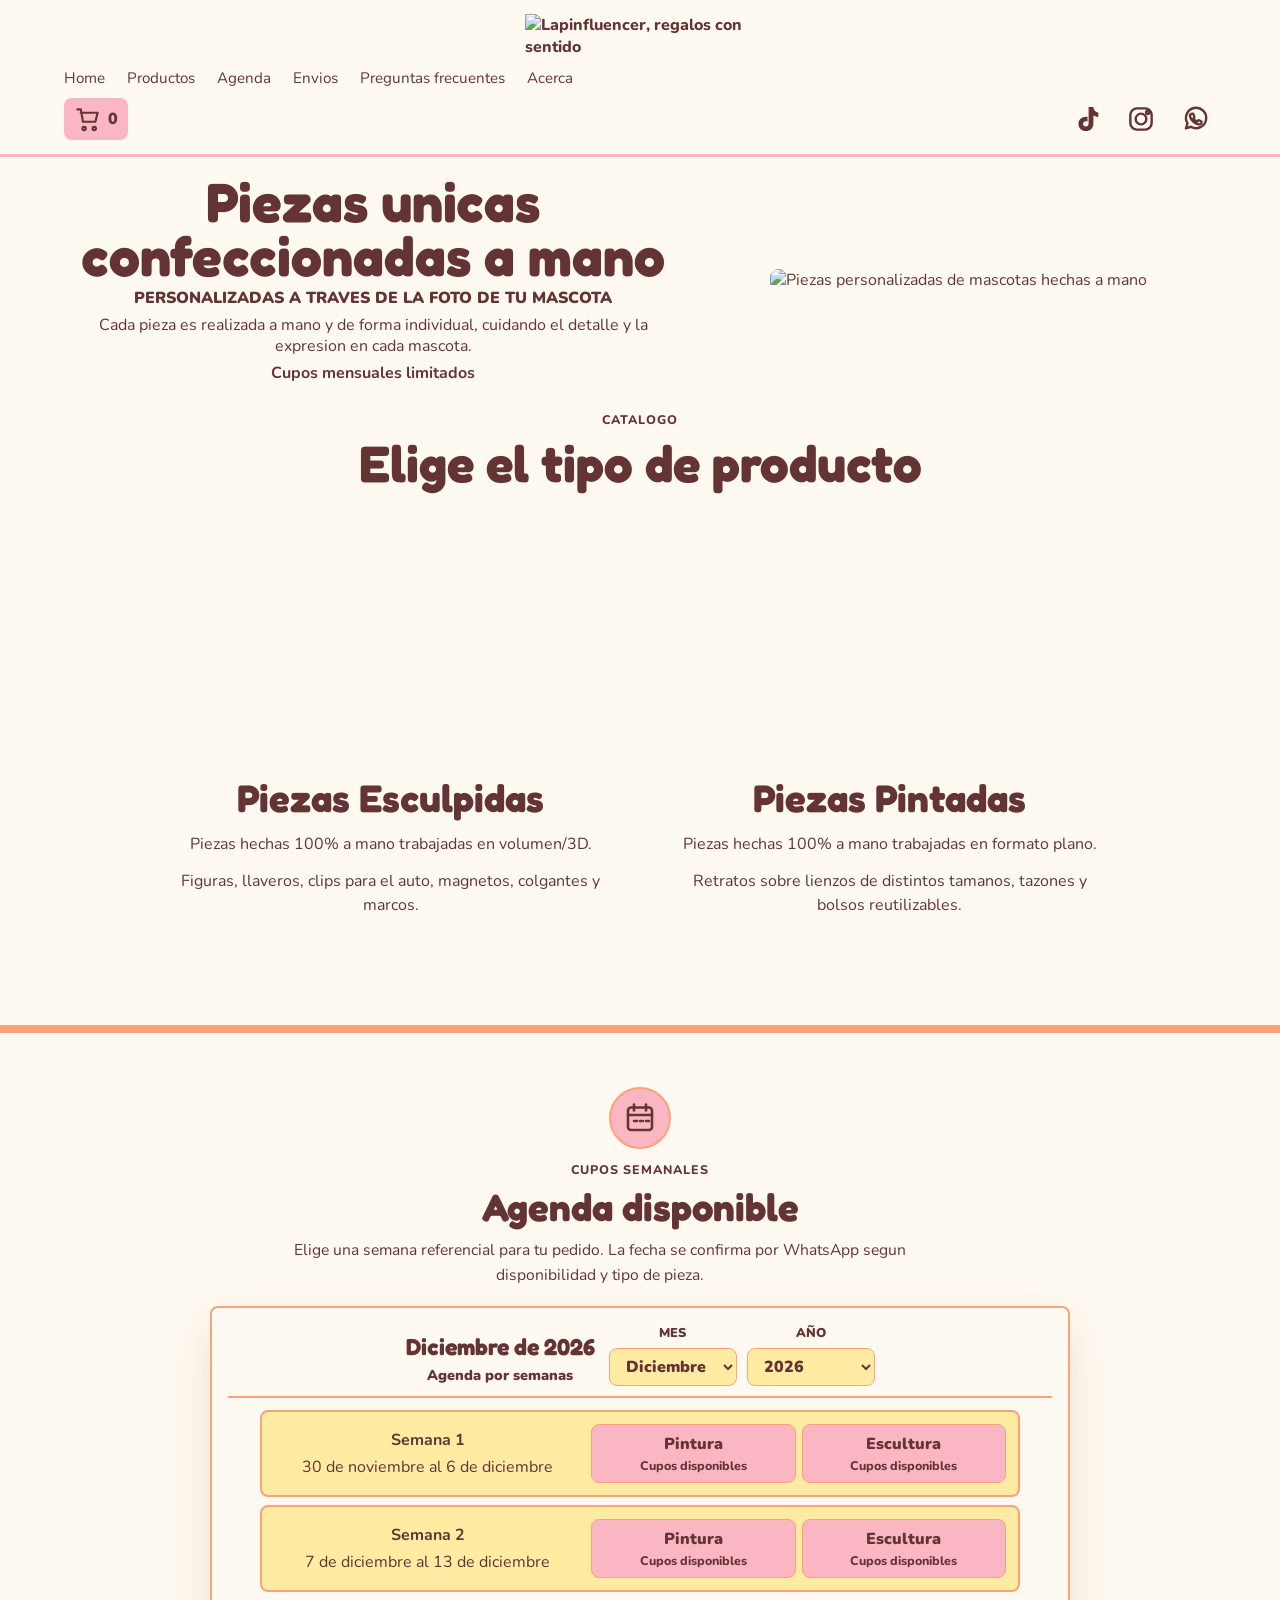
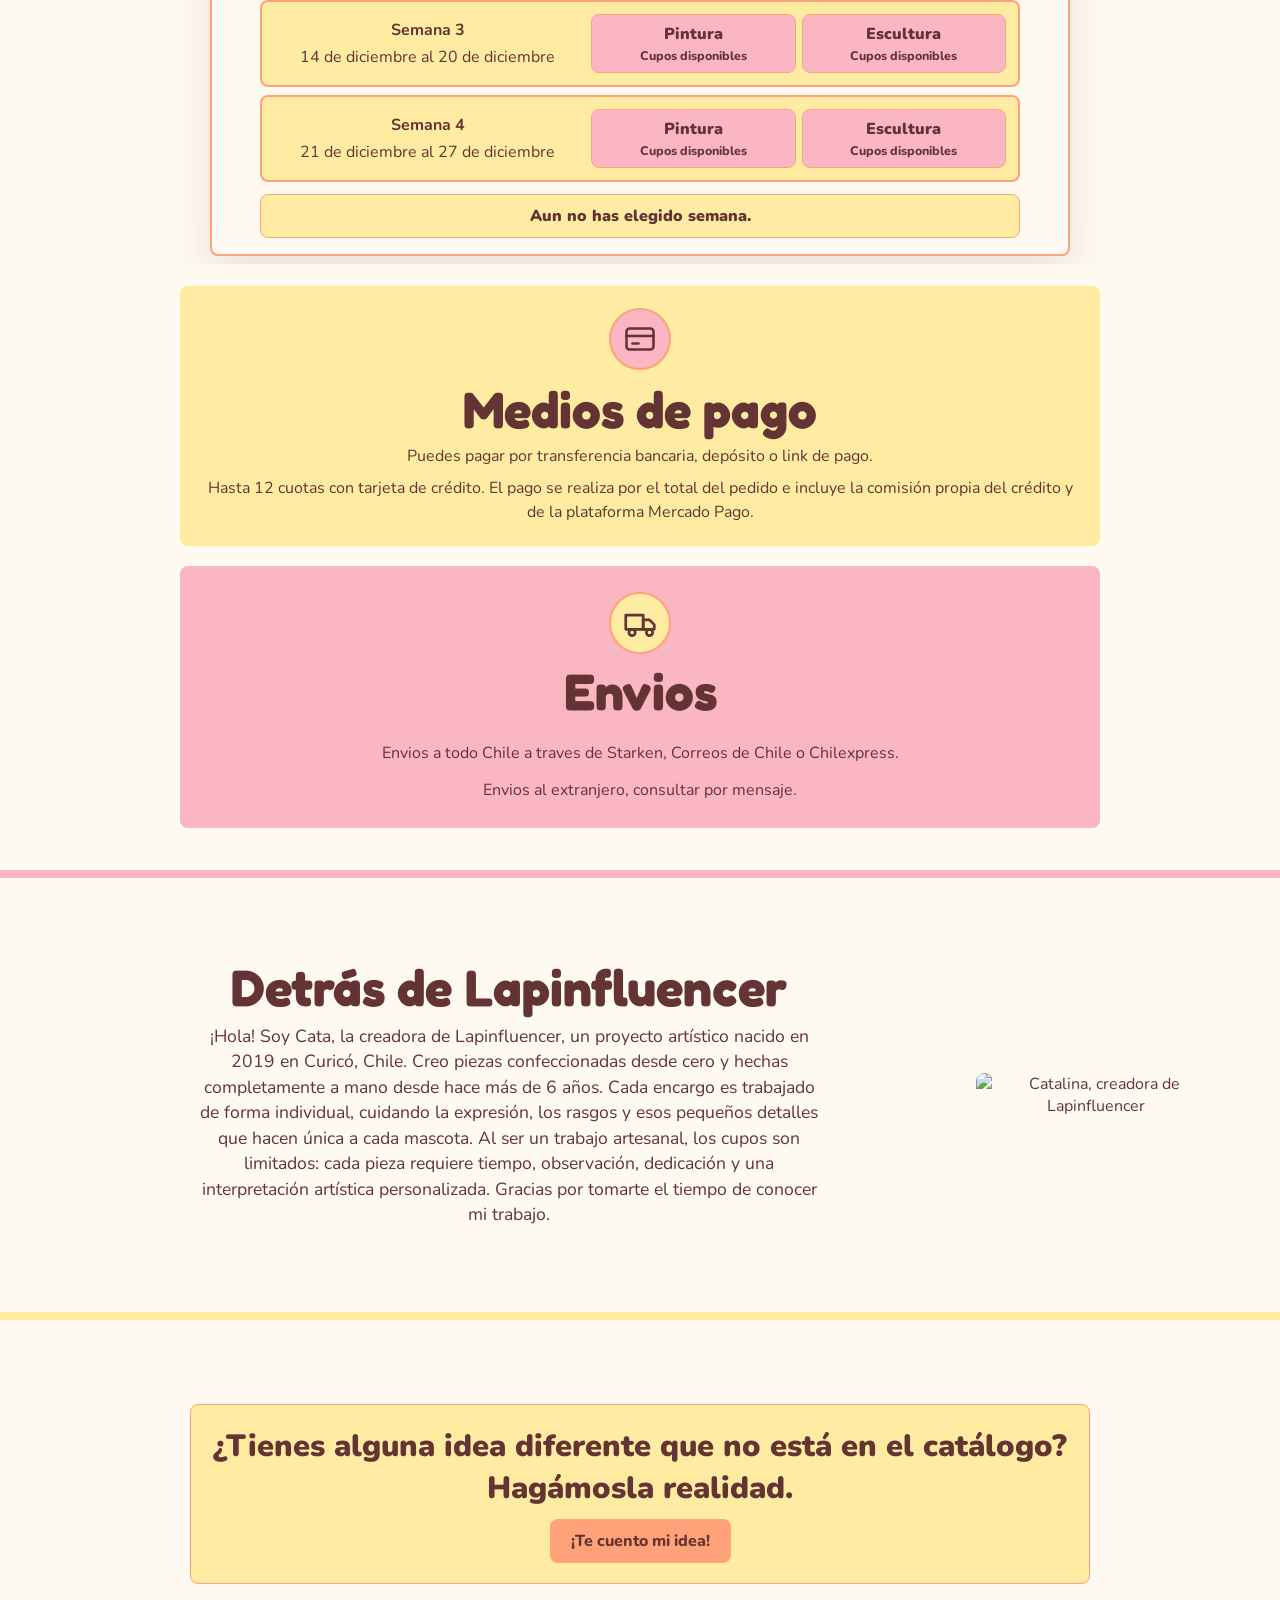
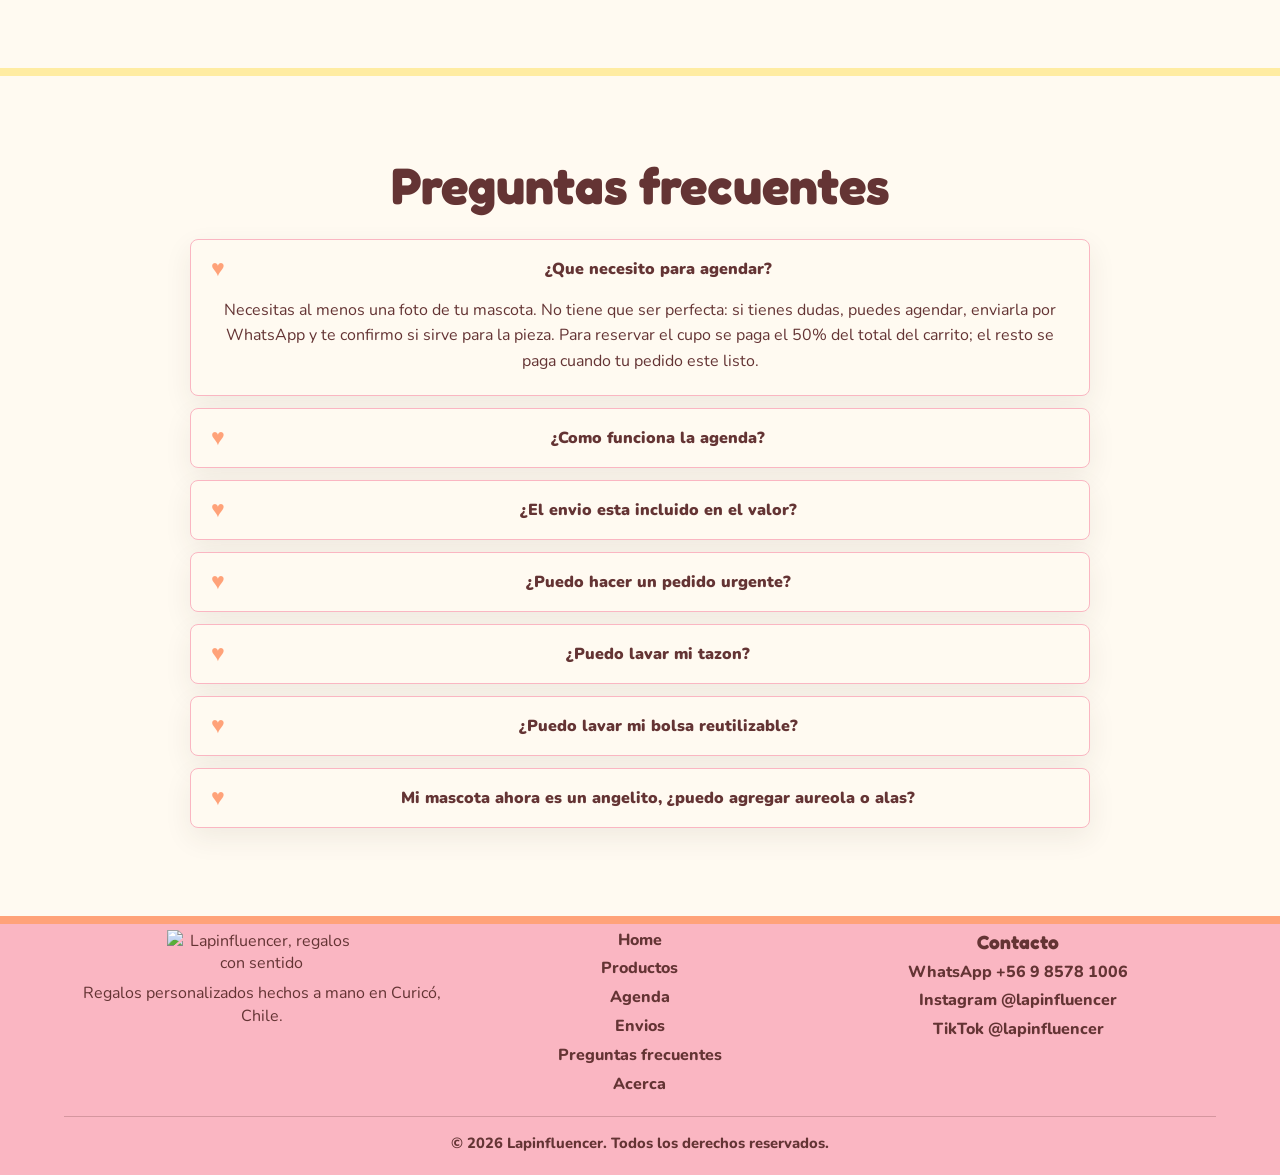
==== index.html @ 2bb0fe62 "Add files via upload" ====
﻿<!doctype html>
<html lang="es">
  <head>
    <meta charset="utf-8" />
    <meta name="viewport" content="width=device-width, initial-scale=1" />
    <title>Lapinfluencer | Catalogo</title>
    <link rel="preconnect" href="https://fonts.googleapis.com" />
    <link rel="preconnect" href="https://fonts.gstatic.com" crossorigin />
    <link href="https://fonts.googleapis.com/css2?family=Fredoka:wght@600;700&family=Nunito:wght@400;700;900&display=swap" rel="stylesheet" />
    <link rel="stylesheet" href="styles.css" />
  </head>
  <body>
    <header class="site-header">
      <a class="brand" href="#inicio" aria-label="Ir al inicio">
        <img class="brand-logo" src="assets/logo-lapinfluencer.png" alt="Lapinfluencer, regalos con sentido" />
      </a>
      <nav class="top-nav" aria-label="Navegacion principal">
        <a href="#inicio">Home</a>
        <a href="#productos">Productos</a>
        <a href="#agenda">Agenda</a>
        <a href="#envios">Envios</a>
        <a href="#preguntas">Preguntas frecuentes</a>
        <a href="#acerca">Acerca</a>
      </nav>
      <div class="header-actions">
        <button class="cart-button" type="button" id="cart-open-button" aria-label="Abrir carrito">
          <svg aria-hidden="true" viewBox="0 0 24 24">
            <path d="M6 6h15l-2 8H8L6 3H3" />
            <circle cx="9" cy="20" r="1.5" />
            <circle cx="18" cy="20" r="1.5" />
          </svg>
          <span id="cart-count">0</span>
        </button>
        <div class="social-links" aria-label="Redes sociales">
          <a href="https://www.tiktok.com/@lapinfluencer" target="_blank" rel="noopener" aria-label="TikTok Lapinfluencer">
            <svg aria-hidden="true" viewBox="0 0 24 24">
              <path d="M16.7 3c.3 2.2 1.6 3.8 3.8 4.2v3.3c-1.3 0-2.5-.4-3.7-1.1v5.9c0 3.4-2.3 5.7-5.7 5.7-3 0-5.5-2.3-5.5-5.3 0-3.2 2.6-5.5 5.9-5.3.3 0 .6.1.9.1v3.4c-.3-.1-.6-.2-1-.2-1.4 0-2.4.8-2.4 2 0 1.1.9 1.9 2.1 1.9 1.3 0 2.1-.8 2.1-2.4V3h3.5Z" />
            </svg>
          </a>
          <a href="https://www.instagram.com/lapinfluencer/" target="_blank" rel="noopener" aria-label="Instagram Lapinfluencer">
            <svg aria-hidden="true" viewBox="0 0 24 24">
              <rect x="4" y="4" width="16" height="16" rx="5" />
              <circle cx="12" cy="12" r="4" />
              <circle cx="17" cy="7" r="1.2" />
            </svg>
          </a>
          <a href="https://wa.me/56985781006" target="_blank" rel="noopener" aria-label="WhatsApp Lapinfluencer">
            <svg aria-hidden="true" viewBox="0 0 24 24">
              <path d="M5.2 19 6.4 15.3A7.6 7.6 0 1 1 9 17.8L5.2 19Z" />
              <path d="M9.1 8.4c.2-.4.4-.4.7-.4h.5c.2 0 .4.1.5.4l.7 1.6c.1.2.1.4-.1.6l-.4.5c-.1.1-.2.3 0 .5.5.9 1.3 1.7 2.3 2.2.2.1.4.1.5-.1l.6-.7c.2-.2.4-.2.6-.1l1.6.8c.3.1.4.3.4.6 0 .6-.5 1.4-1.1 1.6-.5.2-1.1.3-2-.1-2.5-.8-4.6-2.9-5.5-5.3-.3-.8-.2-1.4 0-1.8Z" />
            </svg>
          </a>
        </div>
      </div>
    </header>

    <main>
      <section class="hero" id="inicio">
        <div class="hero-copy">
          <h1>Piezas unicas<br />confeccionadas a mano</h1>
          <p class="hero-subtitle">Personalizadas a traves de la foto de tu mascota</p>
          <p>
            Cada pieza es realizada a mano y de forma individual, cuidando el
            detalle y la expresion en cada mascota.
          </p>
          <p class="monthly-spots">Cupos mensuales limitados</p>
        </div>
        <figure class="hero-photo">
          <img src="assets/inicio-productos-sin-fondo.png" alt="Piezas personalizadas de mascotas hechas a mano" />
        </figure>
      </section>

      <section class="catalog-shell" id="productos" aria-labelledby="catalog-title">
        <div class="section-heading">
          <p class="eyebrow">Catalogo</p>
          <h2 id="catalog-title">Elige el tipo de producto</h2>
        </div>

        <div class="catalog-choice" aria-label="Tipos de productos">
          <a class="choice-card choice-sculpted" href="categoria.html?categoria=esculpidas">
            <span class="choice-icon">
              <img src="assets/productos/portada-esculpidas-figura.png" alt="" aria-hidden="true" />
            </span>
            <span class="choice-copy">
              <strong>Piezas Esculpidas</strong>
              <small>
                <span>Piezas hechas 100% a mano trabajadas en volumen/3D.</span>
                <span>Figuras, llaveros, clips para el auto, magnetos, colgantes y marcos.</span>
              </small>
            </span>
          </a>
          <a class="choice-card choice-painted" href="categoria.html?categoria=pintadas">
            <span class="choice-icon">
              <img src="assets/productos/portada-pintadas-tazon.png" alt="" aria-hidden="true" />
            </span>
            <span class="choice-copy">
              <strong>Piezas Pintadas</strong>
              <small>
                <span>Piezas hechas 100% a mano trabajadas en formato plano.</span>
                <span>Retratos sobre lienzos de distintos tamanos, tazones y bolsos reutilizables.</span>
              </small>
            </span>
          </a>
        </div>
      </section>

      <section class="agenda" id="agenda" aria-labelledby="agenda-title">
        <div class="section-heading">
          <span class="agenda-icon" aria-hidden="true">
            <svg viewBox="0 0 24 24">
              <rect x="4" y="5" width="16" height="15" rx="2" />
              <path d="M8 3v4" />
              <path d="M16 3v4" />
              <path d="M4 10h16" />
              <path d="M8 14h2" />
              <path d="M12 14h2" />
              <path d="M16 14h2" />
            </svg>
          </span>
          <p class="eyebrow">Cupos semanales</p>
          <h2 id="agenda-title">Agenda disponible</h2>
          <p>
            Elige una semana referencial para tu pedido. La fecha se confirma
            por WhatsApp segun disponibilidad y tipo de pieza.
          </p>
        </div>

        <div class="calendar-card">
          <div class="calendar-heading">
            <div>
              <h3 id="calendar-month-title">Agenda</h3>
              <span>Agenda por semanas</span>
            </div>
            <div class="calendar-controls" aria-label="Cambiar mes">
              <label>
                <span>Mes</span>
                <select id="calendar-month-select"></select>
              </label>
              <label>
                <span>Año</span>
                <select id="calendar-year-select"></select>
              </label>
            </div>
          </div>
          <div class="calendar-grid" id="calendar-grid" aria-label="Semanas disponibles"></div>
          <p class="agenda-selected" id="agenda-selected">Aun no has elegido semana.</p>
        </div>
      </section>

      <section class="payment-section" aria-labelledby="payment-title">
        <div class="payment-card">
          <span class="payment-icon" aria-hidden="true">
            <svg viewBox="0 0 24 24">
              <rect x="3" y="5" width="18" height="14" rx="2" />
              <path d="M3 10h18" />
              <path d="M7 15h4" />
            </svg>
          </span>
          <div>
            <h2 id="payment-title">Medios de pago</h2>
            <p>
              Puedes pagar por transferencia bancaria, depósito o link de pago.
            </p>
            <p>
              Hasta 12 cuotas con tarjeta de crédito. El pago se realiza por el
              total del pedido e incluye la comisión propia del crédito y de la
              plataforma Mercado Pago.
            </p>
          </div>
        </div>
      </section>

      <section class="shipping-section" id="envios">
        <div class="shipping-card">
          <span class="shipping-icon" aria-hidden="true">
            <svg viewBox="0 0 24 24">
              <path d="M3 7h11v9H3z" />
              <path d="M14 10h4l3 3v3h-7z" />
              <circle cx="7" cy="18" r="2" />
              <circle cx="18" cy="18" r="2" />
            </svg>
          </span>
          <h2>Envios</h2>
          <p>
            Envios a todo Chile a traves de Starken, Correos de Chile o
            Chilexpress.
          </p>
          <p>
            Envios al extranjero, consultar por mensaje.
          </p>
        </div>
      </section>

      <section class="about" id="acerca">
        <div class="about-copy">
          <h2>Detrás de Lapinfluencer</h2>
          <p>
            ¡Hola! Soy Cata, la creadora de Lapinfluencer, un proyecto
            artístico nacido en 2019 en Curicó, Chile. Creo piezas
            confeccionadas desde cero y hechas completamente a mano desde hace
            más de 6 años. Cada encargo es trabajado de forma
            individual, cuidando la expresión, los rasgos y esos pequeños
            detalles que hacen única a cada mascota. Al ser un trabajo
            artesanal, los cupos son limitados: cada pieza requiere tiempo,
            observación, dedicación y una interpretación artística
            personalizada. Gracias por tomarte el tiempo de conocer mi trabajo.
          </p>
        </div>
        <figure class="about-photo">
          <img src="assets/catalina-creadora.png" alt="Catalina, creadora de Lapinfluencer" />
        </figure>
      </section>

      <section class="idea-section" aria-label="Idea diferente">
        <div class="idea-callout">
          <p>¿Tienes alguna idea diferente que no está en el catálogo? Hagámosla realidad.</p>
          <a class="button primary idea-button" href="https://wa.me/56985781006?text=%C2%A1Hola%20Cata%F0%9F%91%A9%F0%9F%8F%BB%E2%80%8D%F0%9F%8E%A8!%20Tengo%20una%20idea%20distinta%20para%20un%20pedido%20que%20no%20logr%C3%A9%20encontrar%20en%20la%20web.%0ATe%20comento...%F0%9F%92%A1" target="_blank" rel="noopener">¡Te cuento mi idea!</a>
        </div>
      </section>

      <section class="faq" id="preguntas" aria-labelledby="faq-title">
        <div class="section-heading">
          <h2 id="faq-title">Preguntas frecuentes</h2>
        </div>

        <div class="faq-list">
          <details open>
            <summary>¿Que necesito para agendar?</summary>
            <p>
              Necesitas al menos una foto de tu mascota. No tiene que ser
              perfecta: si tienes dudas, puedes agendar, enviarla por WhatsApp
              y te confirmo si sirve para la pieza. Para reservar el cupo se
              paga el 50% del total del carrito; el resto se paga cuando tu
              pedido este listo.
            </p>
          </details>
          <details>
            <summary>¿Como funciona la agenda?</summary>
            <p>
              Se trabaja con cupos semanales limitados. Puedes revisar el
              calendario disponible, elegir una semana referencial y agregarla
              a tu pedido. El pedido se envia dentro de la semana agendada.
              La fecha se confirma por WhatsApp segun disponibilidad y tipo de
              pieza.
            </p>
          </details>
          <details>
            <summary>¿El envio esta incluido en el valor?</summary>
            <p>
              No, el envio se paga a la empresa correspondiente que realiza el
              servicio: Starken, Chile Express o Correos de Chile.
            </p>
          </details>
          <details>
            <summary>¿Puedo hacer un pedido urgente?</summary>
            <p>
              Si, envia un mensaje comentandolo y reviso disponibilidad de
              sobrecupo. El sobrecupo tiene un valor adicional segun el
              producto.
            </p>
          </details>
          <details>
            <summary>¿Puedo lavar mi tazon?</summary>
            <p>
              Si. Para cuidarlos mejor, lava a mano con esponja suave, evita
              remojar por mucho tiempo y no uses lavavajillas ni microondas.
            </p>
          </details>
          <details>
            <summary>¿Puedo lavar mi bolsa reutilizable?</summary>
            <p>
              Si. Lava a mano con agua fria, evita restregar directamente la
              pintura, no uses cloro y deja secar a la sombra.
            </p>
          </details>
          <details>
            <summary>Mi mascota ahora es un angelito, ¿puedo agregar aureola o alas?</summary>
            <p>
              Si. En las piezas que lo permiten, puedes agregar aureola o alas
              sin costo adicional para un homenaje postumo.
            </p>
          </details>
        </div>
      </section>
    </main>

    <footer class="site-footer">
      <div class="footer-brand">
        <img src="assets/logo-lapinfluencer.png" alt="Lapinfluencer, regalos con sentido" />
        <p>Regalos personalizados hechos a mano en Curicó, Chile.</p>
      </div>
      <nav class="footer-links" aria-label="Enlaces del pie de pagina">
        <a href="#inicio">Home</a>
        <a href="#productos">Productos</a>
        <a href="#agenda">Agenda</a>
        <a href="#envios">Envios</a>
        <a href="#preguntas">Preguntas frecuentes</a>
        <a href="#acerca">Acerca</a>
      </nav>
      <div class="footer-contact">
        <strong>Contacto</strong>
        <a href="https://wa.me/56985781006" target="_blank" rel="noopener">WhatsApp +56 9 8578 1006</a>
        <a href="https://www.instagram.com/lapinfluencer/" target="_blank" rel="noopener">Instagram @lapinfluencer</a>
        <a href="https://www.tiktok.com/@lapinfluencer" target="_blank" rel="noopener">TikTok @lapinfluencer</a>
      </div>
      <p class="footer-copy">© 2026 Lapinfluencer. Todos los derechos reservados.</p>
    </footer>

    <aside class="cart-drawer" id="cart-drawer" aria-label="Carrito" hidden>
      <div class="cart-panel">
        <div class="cart-header">
          <h2>Carrito</h2>
          <button class="icon-button" type="button" id="cart-close-button" aria-label="Cerrar carrito">x</button>
        </div>
        <div class="cart-items" id="cart-items"></div>
        <p class="cart-agenda" id="cart-agenda">Agenda: sin semana seleccionada.</p>
        <p class="cart-empty" id="cart-empty">Tu carrito esta vacio.</p>
        <div class="cart-summary">
          <p class="cart-total" id="cart-total">Total referencial: 0 CLP</p>
          <p class="cart-final" id="cart-final">Total del pedido: 0 CLP</p>
          <p class="cart-deposit" id="cart-deposit">Abono para agendar: 0 CLP</p>
          <label class="coupon-field">
            <span>Código cupón/descuento</span>
            <div class="coupon-control">
              <input type="text" id="cart-coupon" placeholder="Ingresa tu cupón" autocomplete="off" />
              <button type="button" id="cart-coupon-apply">Aplicar</button>
            </div>
            <small id="cart-coupon-message"></small>
          </label>
          <p class="cart-warning" id="cart-warning" hidden></p>
        </div>
        <p class="cart-note">Al agendar pedido seras redirigido a WhatsApp para coordinar los detalles.</p>
        <a class="button primary cart-whatsapp" id="cart-whatsapp" href="https://wa.me/56985781006" target="_blank" rel="noopener">Agendar Pedido</a>
      </div>
    </aside>

    <script src="script.js"></script>
  </body>
</html>
---- styles.css ----
:root {
  --ink: #643434;
  --muted: #643434;
  --paper: #fffaf1;
  --surface: #fffaf1;
  --rose: #fab6c2;
  --rose-dark: #643434;
  --mint: #ffa279;
  --sky: #ffeca2;
  --sun: #ffa279;
  --line: #ffa279;
  --shadow: 0 18px 45px rgba(100, 52, 52, 0.13);
  font-family: "Nunito", Arial, Helvetica, sans-serif;
}

* {
  box-sizing: border-box;
}

html {
  scroll-behavior: smooth;
}

body {
  margin: 0;
  color: var(--ink);
  background: var(--paper);
}

main {
  text-align: center;
}

a {
  color: inherit;
  text-decoration: none;
}

.site-header {
  position: static;
  z-index: auto;
  display: grid;
  grid-template-columns: 1fr;
  grid-template-areas:
    "brand"
    "nav"
    "actions";
  align-items: start;
  justify-content: flex-start;
  row-gap: 10px;
  min-height: 96px;
  padding: 14px 5vw;
  background: rgba(255, 250, 241, 0.92);
  border-bottom: 3px solid #fab6c2;
  backdrop-filter: blur(14px);
}

.brand,
.top-nav,
.hero-actions,
.toolbar,
.social-links,
.header-actions,
.cart-button {
  display: flex;
  align-items: center;
}

.brand {
  grid-area: brand;
  justify-self: center;
  gap: 10px;
  font-weight: 800;
  letter-spacing: 0;
}

.brand-logo {
  display: block;
  width: min(230px, 58vw);
  height: auto;
}

.brand-text {
  display: grid;
  gap: 2px;
  line-height: 1;
}

.brand-text strong {
  font-size: 0.98rem;
}

.brand-text small {
  color: var(--muted);
  font-size: 0.66rem;
  font-weight: 900;
  letter-spacing: 0.08em;
}

.brand-mark {
  display: grid;
  width: 38px;
  height: 38px;
  place-items: center;
  color: #643434;
  background: #fab6c2;
  border-radius: 8px;
}

.top-nav {
  grid-area: nav;
  width: 100%;
  gap: 22px;
  color: var(--muted);
  font-size: 0.95rem;
}

.top-nav a {
  flex: 0 0 auto;
}

.header-actions {
  grid-area: actions;
  display: grid;
  grid-template-columns: auto 1fr auto;
  align-items: center;
  gap: 12px;
  width: 100%;
  white-space: nowrap;
}

.cart-button {
  grid-column: 1;
  gap: 7px;
  min-height: 42px;
  padding: 0 10px;
  color: #643434;
  background: #fab6c2;
  border: 0;
  border-radius: 8px;
  cursor: pointer;
  font: inherit;
  font-weight: 900;
}

.cart-button svg {
  width: 27px;
  height: 27px;
  fill: none;
  stroke: currentColor;
  stroke-linecap: round;
  stroke-linejoin: round;
  stroke-width: 1.9;
}

.social-links {
  grid-column: 3;
  justify-self: end;
  margin-left: 0;
  gap: 12px;
}

.social-links a {
  display: grid;
  width: 42px;
  height: 42px;
  place-items: center;
  color: #643434;
  background: transparent;
  border-radius: 0;
  font-size: 0.78rem;
  font-weight: 900;
}

.social-links svg {
  width: 32px;
  height: 32px;
  fill: none;
  stroke: currentColor;
  stroke-linecap: round;
  stroke-linejoin: round;
  stroke-width: 1.8;
}

.social-links a:first-child svg {
  fill: currentColor;
  stroke: none;
}

.social-links a:nth-child(1) {
  background: transparent;
}

.social-links a:nth-child(2) {
  color: #643434;
  background: transparent;
}

.social-links a:nth-child(3) {
  background: transparent;
}

.cart-drawer {
  position: fixed;
  inset: 0;
  z-index: 30;
  display: flex;
  justify-content: flex-end;
  background: rgba(100, 52, 52, 0.32);
}

.cart-drawer[hidden] {
  display: none;
}

.cart-panel {
  display: grid;
  grid-template-rows: auto minmax(90px, 1fr) auto auto auto auto;
  width: min(420px, 100%);
  height: 100%;
  padding: 22px;
  overflow: hidden;
  background: #fffaf1;
  border-left: 6px solid #fab6c2;
  box-shadow: var(--shadow);
}

.cart-header {
  display: flex;
  align-items: center;
  justify-content: space-between;
  gap: 16px;
  margin-bottom: 18px;
}

.cart-header h2 {
  margin: 0;
  font-size: 2rem;
}

.icon-button {
  display: grid;
  width: 38px;
  height: 38px;
  place-items: center;
  color: var(--ink);
  background: #fffaf1;
  border: 1px solid var(--line);
  border-radius: 8px;
  cursor: pointer;
  font-size: 1.6rem;
  line-height: 1;
}

.cart-items {
  display: grid;
  align-content: start;
  align-items: start;
  gap: 12px;
  min-height: 0;
  padding-right: 4px;
  overflow: auto;
}

.cart-item {
  display: grid;
  grid-template-columns: minmax(0, 1fr) auto;
  align-items: start;
  gap: 14px;
  padding: 14px;
  text-align: left;
  background: #fffaf1;
  border: 1px solid #fab6c2;
  border-radius: 8px;
}

.cart-item h3 {
  margin: 0 0 6px;
  font-size: 1rem;
  line-height: 1.25;
  overflow-wrap: anywhere;
}

.cart-item p,
.cart-item span,
.cart-empty,
.cart-note,
.cart-agenda {
  margin: 0;
  color: var(--muted);
  line-height: 1.45;
}

.cart-agenda {
  margin-top: 16px;
  padding: 12px;
  background: #fab6c2;
  border: 1px solid #ffa279;
  border-radius: 8px;
  font-weight: 900;
}

.cart-note {
  margin-top: 16px;
  padding: 12px;
  background: #ffeca2;
  border: 1px solid #ffa279;
  border-radius: 8px;
  font-weight: 800;
}

.cart-summary {
  display: grid;
  gap: 10px;
  margin-top: 12px;
  padding: 12px;
  max-height: 44vh;
  overflow: auto;
  text-align: center;
  background: rgba(250, 182, 194, 0.32);
  border: 1px solid #fab6c2;
  border-radius: 8px;
}

.cart-total {
  margin: 0;
  color: #643434;
  font-size: 1.08rem;
  font-weight: 900;
}

.cart-final,
.cart-deposit {
  margin: 0;
  color: #643434;
  font-weight: 900;
}

.cart-final,
.cart-deposit {
  font-size: 1.02rem;
}

.coupon-field {
  display: grid;
  gap: 7px;
  color: #643434;
  font-weight: 900;
}

.coupon-control {
  display: grid;
  grid-template-columns: 1fr auto;
  gap: 8px;
}

.coupon-control input {
  min-width: 0;
  min-height: 38px;
  padding: 0 10px;
  color: #643434;
  background: #fffaf1;
  border: 1px solid #ffa279;
  border-radius: 8px;
  font: inherit;
  text-align: center;
  text-transform: uppercase;
}

.coupon-control button {
  min-height: 38px;
  padding: 0 12px;
  color: #643434;
  background: #ffa279;
  border: 0;
  border-radius: 8px;
  font: inherit;
  font-weight: 900;
  cursor: pointer;
}

.coupon-field small {
  min-height: 1.2em;
  font-weight: 800;
}

.coupon-field.valid small {
  color: #3f8d4f;
}

.coupon-field.invalid small {
  color: #9a3a3a;
}

.cart-warning {
  color: #643434;
  background: #ffeca2;
  border: 1px solid #ffa279;
  border-radius: 8px;
}

.cart-warning {
  margin: 0;
  padding: 10px;
  font-weight: 900;
  line-height: 1.35;
}

.cart-warning a {
  display: inline-flex;
  align-items: center;
  justify-content: center;
  margin-top: 8px;
  padding: 8px 12px;
  color: #643434;
  text-decoration: none;
  background: #ffa279;
  border-radius: 8px;
}

.remove-button {
  min-height: 34px;
  padding: 0 10px;
  color: var(--rose-dark);
  background: #ffeca2;
  border: 1px solid #ffa279;
  border-radius: 8px;
  cursor: pointer;
  font: inherit;
  font-weight: 800;
}

.cart-whatsapp {
  margin-top: 16px;
}

.cart-whatsapp.disabled {
  pointer-events: none;
  background: #d8d0c8;
  opacity: 0.75;
}

.hero {
  display: grid;
  grid-template-columns: minmax(0, 0.9fr) minmax(260px, 0.75fr);
  gap: 18px;
  align-items: center;
  justify-items: center;
  min-height: auto;
  padding: 18px 5vw 8px;
}

.hero-copy {
  display: grid;
  justify-items: center;
  gap: 5px;
  max-width: 720px;
}

.hero-subtitle {
  color: #643434;
  font-weight: 900;
  text-transform: uppercase;
}

.monthly-spots {
  color: #643434;
  font-weight: 700;
  text-transform: none;
}

.hero-photo,
.about-photo {
  margin: 0;
}

.hero-photo img,
.about-photo img {
  display: block;
  width: 100%;
  height: auto;
  border-radius: 8px;
}

.hero-photo img {
  max-width: 520px;
  margin: 0 auto;
}

.hero-subtitle {
  max-width: 760px;
  margin-bottom: 0;
  font-size: clamp(1rem, 2vw, 1.45rem);
  line-height: 1.1;
}

.monthly-spots {
  margin-top: 0;
  padding: 0;
  background: transparent;
  border: 0;
}

.eyebrow {
  margin: 0 0 10px;
  color: var(--rose-dark);
  font-size: 0.78rem;
  font-weight: 800;
  letter-spacing: 0.08em;
  text-transform: uppercase;
}

h1,
h2,
h3,
p {
  margin-top: 0;
}

h1,
h2,
h3,
.brand-text strong,
.choice-card strong,
.week-label {
  font-family: "Fredoka", "Arial Black", "Nimbus Sans", Arial, Helvetica, sans-serif;
  font-weight: 700;
}

h1 {
  max-width: 780px;
  margin-bottom: 0;
  font-size: clamp(1.9rem, 4.4vw, 3.45rem);
  line-height: 0.98;
  letter-spacing: 0;
}

h2 {
  margin-bottom: 12px;
  font-size: clamp(2rem, 4vw, 3.8rem);
  line-height: 1;
  letter-spacing: 0;
}

h3 {
  margin-bottom: 0;
  font-size: 1.55rem;
  letter-spacing: 0;
}

.hero-copy p:not(.eyebrow),
.about-copy p {
  max-width: 620px;
  color: var(--muted);
  font-size: 1.1rem;
  line-height: 1.65;
}

.hero-copy p:not(.eyebrow) {
  margin-bottom: 0;
  font-size: 1rem;
  line-height: 1.35;
}

.hero-copy .monthly-spots {
  color: #643434;
  font-weight: 700;
}

.idea-callout {
  display: grid;
  gap: 10px;
  justify-items: center;
  max-width: 900px;
  margin: 0 auto;
  padding: 20px;
  background: #ffeca2;
  border: 1px solid #ffa279;
  border-radius: 8px;
}

.idea-button {
  justify-self: center;
}

.idea-callout p {
  margin: 0;
  color: #643434;
  font-size: clamp(1.25rem, 2.4vw, 2rem);
  font-weight: 900;
}

.about-link {
  margin-top: 8px;
}

.hero-actions {
  flex-wrap: wrap;
  justify-content: center;
  gap: 12px;
  margin-top: 28px;
}

.button,
.text-button {
  min-height: 44px;
  border: 1px solid transparent;
  border-radius: 8px;
  cursor: pointer;
  font: inherit;
  font-weight: 800;
}

.button {
  display: inline-flex;
  align-items: center;
  justify-content: center;
  padding: 0 20px;
}

.primary {
  color: #643434;
  background: #ffa279;
}

.secondary {
  color: var(--rose-dark);
  background: #fab6c2;
  border-color: #ffa279;
}

.hero-visual {
  position: relative;
  min-height: 500px;
}

.portrait-card {
  position: absolute;
  display: grid;
  gap: 18px;
  align-content: center;
  justify-items: center;
  width: min(76%, 350px);
  min-height: 390px;
  padding: 28px;
  color: #fffaf1;
  border: 1px solid rgba(255, 255, 255, 0.55);
  border-radius: 8px;
  box-shadow: var(--shadow);
}

.portrait-one {
  top: 20px;
  right: 0;
  background:
    radial-gradient(circle at 50% 35%, rgba(255, 255, 255, 0.36) 0 17%, transparent 18%),
    linear-gradient(155deg, var(--mint), var(--rose));
}

.portrait-two {
  left: 0;
  bottom: 10px;
  min-height: 310px;
  background:
    radial-gradient(circle at 50% 36%, rgba(255, 255, 255, 0.36) 0 18%, transparent 19%),
    linear-gradient(155deg, var(--sun), var(--rose));
}

.pet-face {
  display: grid;
  width: 150px;
  height: 150px;
  place-items: center;
  border: 6px solid rgba(255, 255, 255, 0.78);
  border-radius: 50%;
  font-size: 2.5rem;
  font-weight: 900;
}

.portrait-card small {
  font-size: 1rem;
  font-weight: 800;
}

.catalog-shell,
.about,
.faq,
.agenda,
.idea-section {
  padding: 84px 5vw;
}

.idea-section {
  background: #fffaf1;
  border-top: 8px solid #ffeca2;
}

@media (max-width: 680px) {
  .option-image-row-pair {
    grid-template-columns: 1fr;
    gap: 0;
  }

  .option-image-row-pair .option-image-primary {
    min-height: 220px;
    margin-bottom: -12px;
  }

  .option-image-row-pair .option-image-secondary {
    min-height: 190px;
    margin-top: -10px;
  }
}

.catalog-shell {
  padding-top: 18px;
}

.section-heading {
  max-width: 760px;
  margin: 0 auto 28px;
}

.catalog-layout {
  display: grid;
  grid-template-columns: 320px minmax(0, 1fr);
  gap: 24px;
  align-items: center;
}

.catalog-choice {
  display: grid;
  grid-template-columns: repeat(2, minmax(0, 1fr));
  gap: 18px;
  align-items: stretch;
  max-width: 980px;
  margin: 0 auto;
}

.choice-card {
  display: flex;
  flex-direction: column;
  align-items: center;
  gap: 18px;
  min-height: 230px;
  padding: 24px;
  text-align: center;
  background: transparent;
  border: 0;
  border-radius: 8px;
}

.choice-copy {
  display: flex;
  flex-direction: column;
  align-items: center;
  gap: 8px;
  min-width: 0;
}

.choice-card strong {
  display: block;
  margin-bottom: 8px;
  font-size: clamp(1.6rem, 3vw, 2.4rem);
  line-height: 1;
}

.choice-card small {
  display: grid;
  gap: 14px;
  color: #643434;
  font-size: 1rem;
  line-height: 1.45;
}

.choice-icon {
  display: flex;
  width: 100%;
  height: 220px;
  align-items: center;
  justify-content: center;
  color: #643434;
  background: transparent;
  border-radius: 8px;
  font-size: 1.6rem;
  font-weight: 900;
  overflow: visible;
  padding: 0;
}

.choice-icon img {
  display: block;
  width: auto;
  max-width: 100%;
  height: auto;
  max-height: 100%;
  margin: 0 auto;
  object-fit: contain;
}

.choice-painted .choice-icon {
  color: #643434;
  background: transparent;
}

.choice-painted .choice-icon img {
  object-position: center center;
}

.choice-sculpted {
  border-color: transparent;
}

.choice-painted {
  border-color: transparent;
}

.catalog-panel,
.catalog-content {
  background: var(--surface);
  border: 1px solid #fab6c2;
  border-radius: 8px;
  box-shadow: var(--shadow);
}

.catalog-panel {
  display: grid;
  gap: 8px;
  padding: 10px;
}

.category-button {
  display: grid;
  justify-items: center;
  gap: 6px;
  width: 100%;
  padding: 18px;
  color: var(--ink);
  text-align: center;
  background: transparent;
  border: 1px solid transparent;
  border-radius: 8px;
  cursor: pointer;
}

.category-button span {
  font-size: 1.1rem;
  font-weight: 900;
}

.category-button small {
  color: var(--muted);
  line-height: 1.4;
}

.category-button.active {
  background: #fab6c2;
  border-color: #ffa279;
}

.catalog-content {
  min-height: 520px;
  padding: 22px;
}

.toolbar {
  justify-content: space-between;
  gap: 18px;
  margin-bottom: 20px;
}

.sort-choice {
  display: grid;
  gap: 6px;
  max-width: 260px;
  margin: -4px 0 18px;
  color: #643434;
  font-weight: 900;
}

.sort-choice select {
  min-height: 42px;
  width: 100%;
  color: #643434;
  background: #fffaf1;
  border: 1px solid #ffa279;
  border-radius: 8px;
  padding: 0 12px;
  font: inherit;
}

.text-button {
  padding: 0 16px;
  color: var(--rose-dark);
  background: #fab6c2;
  border-color: #ffa279;
}

.product-grid,
.option-grid {
  display: grid;
  grid-template-columns: repeat(3, minmax(0, 1fr));
  gap: 28px 22px;
}

.product-options {
  display: grid;
  gap: 24px;
}

.option-group {
  display: grid;
  gap: 12px;
  margin-bottom: 22px;
}

.option-group h5 {
  margin: 0;
  padding: 10px 12px;
  color: #643434;
  background: #ffeca2;
  border-left: 6px solid #ffa279;
  border-radius: 8px;
  font-size: 1.05rem;
}

.product-card,
.option-card {
  display: flex;
  flex-direction: column;
  align-items: center;
  gap: 16px;
  min-height: 0;
  padding: 16px;
  text-align: center;
  background: transparent;
  border: 0;
  border-radius: 8px;
}

.product-card {
  justify-content: flex-start;
}

.product-image {
  display: flex;
  width: 100%;
  height: 320px;
  align-items: center;
  justify-content: center;
  color: #fffaf1;
  background: transparent;
  border-radius: 8px;
  font-size: 2rem;
  font-weight: 900;
  overflow: visible;
  padding: 0;
  flex: 0 0 auto;
}

.product-card:nth-child(2n) .product-image {
  background: transparent;
}

.product-card:nth-child(3n) .product-image {
  background: transparent;
}

.product-image img {
  display: block;
  width: auto;
  max-width: min(100%, 320px);
  height: auto;
  max-height: 320px;
  margin: 0 auto;
  object-fit: contain;
}

.card-body {
  display: flex;
  flex-direction: column;
  align-items: center;
  gap: 10px;
  max-width: 280px;
  flex: 0 0 auto;
}

.card-body h4,
.option-card h4 {
  margin: 24px 0 0;
  font-size: 1.12rem;
}

.card-body p,
.option-card p {
  margin: 0;
  color: var(--muted);
  font-size: 0.95rem;
  line-height: 1.35;
}

.price {
  margin-top: 4px;
  color: var(--rose-dark);
  font-size: 1.32rem;
  font-weight: 900;
}

.card-action {
  display: grid;
  place-items: center;
  align-self: center;
  margin-top: 10px;
  min-height: 42px;
  padding: 0 16px;
  color: #643434;
  background: #ffa279;
  border: 0;
  border-radius: 8px;
  cursor: pointer;
  font: inherit;
  font-weight: 900;
  text-decoration: none;
}

.card-action:active,
.card-action.selected,
.category-button.active,
.category-tabs .category-button.active {
  background: #b9e8b3;
  border-color: #79bd78;
}

.two-options {
  grid-template-columns: repeat(2, minmax(0, 1fr));
  max-width: 860px;
  margin: 0 auto;
}

.option-image-space {
  width: 100%;
  min-height: 220px;
  display: flex;
  align-items: center;
  justify-content: center;
  flex: 0 0 auto;
  overflow: visible;
}

.option-image-row {
  display: grid;
  grid-template-columns: 1fr;
  gap: 12px;
  width: 100%;
}

.option-image-placeholder {
  border: 2px dashed rgba(100, 52, 52, 0.22);
  border-radius: 8px;
}

.option-image-space img {
  display: block;
  width: auto;
  max-width: min(100%, 260px);
  height: auto;
  max-height: 220px;
  object-fit: contain;
}

.option-image-row-pair {
  grid-template-columns: minmax(0, 1.1fr) minmax(0, 0.9fr);
  align-items: center;
  gap: 4px;
}

.option-image-row-pair .option-image-primary {
  min-height: 230px;
  margin-bottom: 0;
}

.option-image-row-pair .option-image-primary img {
  max-width: min(100%, 340px);
  max-height: 230px;
}

.option-image-row-pair .option-image-secondary {
  min-height: 200px;
  margin-top: 0;
}

.option-image-row-pair .option-image-secondary img {
  max-width: min(100%, 300px);
  max-height: 210px;
}

@media (max-width: 680px) {
  .option-image-row-pair {
    grid-template-columns: 1fr;
    gap: 0;
  }

  .option-image-row-pair .option-image-primary {
    min-height: 220px;
    margin-bottom: -12px;
  }

  .option-image-row-pair .option-image-secondary {
    min-height: 190px;
    margin-top: -10px;
  }
}

.lienzo-options {
  grid-template-columns: repeat(2, minmax(0, 1fr));
  max-width: 960px;
  margin: 0 auto;
}

.lienzo-group {
  gap: 14px;
}

.lienzo-block {
  display: grid;
  gap: 10px;
  justify-items: center;
  width: 100%;
}

.lienzo-block-image {
  max-width: 520px;
  min-height: 240px;
}

.selected-group-hero {
  display: flex;
  justify-content: center;
  width: 100%;
}

.selected-group-hero img {
  display: block;
  width: auto;
  max-width: min(100%, 420px);
  max-height: 300px;
  object-fit: contain;
}

.lienzo-block .option-grid {
  width: 100%;
}

.option-grid.three-options {
  grid-template-columns: repeat(3, minmax(0, 1fr));
  max-width: 1040px;
  margin: 0 auto;
}

.card-action:disabled {
  background: #d8d0c8;
  cursor: not-allowed;
  opacity: 0.85;
}

.option-view h4 {
  margin: 0 0 14px;
  font-size: 1.5rem;
}

.option-card ul {
  display: grid;
  gap: 8px;
  margin: 0;
  padding-left: 0;
  color: var(--muted);
  list-style-position: inside;
  text-align: center;
}

.color-choice,
.variant-choice {
  display: grid;
  gap: 6px;
  color: #643434;
  font-weight: 900;
}

.color-choice select,
.variant-choice select {
  min-height: 42px;
  width: 100%;
  color: #643434;
  background: #fffaf1;
  border: 1px solid #ffa279;
  border-radius: 8px;
  padding: 0 12px;
  font: inherit;
}

.addon-choice {
  display: grid;
  gap: 8px;
  color: #643434;
}

.addon-choice label {
  display: flex;
  gap: 8px;
  align-items: center;
  justify-content: center;
  padding: 10px;
  text-align: center;
  background: #ffeca2;
  border: 1px solid #ffa279;
  border-radius: 8px;
  line-height: 1.35;
}

.addon-choice input {
  margin-top: 3px;
  accent-color: #ffa279;
}

.catalog-note {
  margin-top: 14px;
  max-width: 760px;
  margin-right: auto;
  margin-left: auto;
  padding: 14px 16px;
  color: #643434;
  background: #ffeca2;
  border: 1px solid #ffa279;
  border-radius: 8px;
  line-height: 1.45;
}

.about {
  display: grid;
  grid-template-columns: minmax(0, 1fr) minmax(180px, 240px);
  gap: 22px;
  align-items: center;
  justify-items: center;
  background: #fffaf1;
  border-top: 8px solid #fab6c2;
}

.about-copy {
  display: grid;
  justify-items: center;
  gap: 8px;
}

.about-copy h2 {
  margin-bottom: 2px;
}

.about-copy p {
  margin-bottom: 0;
  line-height: 1.45;
}

.about-photo img {
  max-width: 240px;
  margin: 0 auto;
  border: 0;
}

.payment-section {
  padding: 22px 5vw 10px;
  background: #fffaf1;
}

.payment-card {
  display: grid;
  grid-template-columns: 1fr;
  justify-items: center;
  gap: 14px;
  align-items: center;
  max-width: 920px;
  margin: 0 auto;
  padding: 22px;
  color: #643434;
  text-align: center;
  background: #ffeca2;
  border-radius: 8px;
}

.payment-card h2 {
  margin-bottom: 8px;
}

.payment-card p {
  margin: 0;
  line-height: 1.5;
}

.payment-card p + p {
  margin-top: 8px;
}

.payment-icon {
  display: grid;
  width: 62px;
  height: 62px;
  place-items: center;
  justify-self: center;
  color: #643434;
  background: #fab6c2;
  border: 2px solid #ffa279;
  border-radius: 50%;
}

.payment-icon svg {
  width: 36px;
  height: 36px;
  fill: none;
  stroke: currentColor;
  stroke-linecap: round;
  stroke-linejoin: round;
  stroke-width: 1.7;
}

.shipping-section {
  padding: 10px 5vw 42px;
  background: #fffaf1;
}

.shipping-card {
  display: grid;
  justify-items: center;
  gap: 12px;
  max-width: 920px;
  min-height: 240px;
  align-content: center;
  margin: 0 auto;
  padding: 26px;
  color: #643434;
  background: #fab6c2;
  border-radius: 8px;
}

.shipping-icon {
  display: grid;
  width: 62px;
  height: 62px;
  place-items: center;
  color: #643434;
  background: #ffeca2;
  border: 2px solid #ffa279;
  border-radius: 50%;
}

.shipping-icon svg {
  width: 38px;
  height: 38px;
  fill: none;
  stroke: currentColor;
  stroke-linecap: round;
  stroke-linejoin: round;
  stroke-width: 1.7;
}

.shipping-link {
  justify-self: center;
  margin-top: 4px;
  color: #643434;
  background: #ffeca2;
  border-color: #ffa279;
}

.agenda {
  padding-top: 54px;
  padding-bottom: 8px;
  background: #fffaf1;
  border-top: 8px solid #ffa279;
}

.agenda-icon {
  display: grid;
  width: 62px;
  height: 62px;
  place-items: center;
  margin: 0 auto 12px;
  color: #643434;
  background: #fab6c2;
  border: 2px solid #ffa279;
  border-radius: 50%;
}

.agenda-icon svg {
  width: 36px;
  height: 36px;
  fill: none;
  stroke: currentColor;
  stroke-linecap: round;
  stroke-linejoin: round;
  stroke-width: 1.7;
}

.agenda .section-heading {
  margin-bottom: 18px;
}

.agenda .section-heading h2 {
  font-size: clamp(1.8rem, 3vw, 2.8rem);
}

.agenda .section-heading p:not(.eyebrow) {
  max-width: 680px;
  margin-bottom: 0;
  color: #643434;
  font-size: 0.98rem;
  line-height: 1.6;
}

.calendar-card {
  max-width: 860px;
  margin: 0 auto;
  padding: 16px;
  background: #fffaf1;
  border: 2px solid #ffa279;
  border-radius: 8px;
  box-shadow: var(--shadow);
}

.calendar-heading {
  display: flex;
  align-items: end;
  justify-content: center;
  gap: 14px;
  flex-wrap: wrap;
  margin-bottom: 12px;
  padding-bottom: 10px;
  border-bottom: 2px solid #ffa279;
}

.calendar-heading h3 {
  margin-bottom: 4px;
  font-size: 1.45rem;
}

.calendar-heading span {
  color: #643434;
  font-size: 0.9rem;
  font-weight: 900;
}

.calendar-controls {
  display: flex;
  flex-wrap: wrap;
  gap: 10px;
  justify-content: center;
}

.calendar-controls label {
  display: grid;
  gap: 6px;
  color: #643434;
  font-weight: 900;
}

.calendar-controls span {
  font-size: 0.8rem;
  text-transform: uppercase;
}

.calendar-controls select {
  min-height: 38px;
  min-width: 128px;
  padding: 0 12px;
  color: #643434;
  background: #ffeca2;
  border: 1px solid #ffa279;
  border-radius: 8px;
  font: inherit;
  font-weight: 900;
}

.calendar-grid {
  display: grid;
  gap: 8px;
}

.calendar-week {
  display: grid;
  grid-template-columns: minmax(190px, 1fr) minmax(260px, 1.35fr);
  gap: 10px;
  align-items: center;
}

.calendar-weeks {
  display: grid;
  gap: 8px;
  width: 100%;
  max-width: 760px;
  margin: 0 auto;
}

.week-card {
  min-height: 0;
  padding: 12px;
  color: #643434;
  text-align: center;
  background: #ffeca2;
  border: 2px solid #ffa279;
  border-radius: 8px;
  font: inherit;
}

.muted-week {
  padding: 4px;
  background: #fffaf1;
  border: 1px dashed #fab6c2;
  border-radius: 8px;
  opacity: 0.65;
}

.week-range {
  display: grid;
  gap: 5px;
}

.week-range strong {
  font-size: 1rem;
}

.fully-booked-week {
  background: #d8d0c8;
  border-color: #d8d0c8;
}

.agenda-type-actions {
  display: grid;
  grid-template-columns: repeat(2, minmax(0, 1fr));
  gap: 6px;
}

.agenda-slot {
  display: grid;
  gap: 2px;
  place-items: center;
  min-height: 34px;
  padding: 8px 10px;
  color: #643434;
  border: 1px solid #ffa279;
  border-radius: 8px;
  cursor: pointer;
  font: inherit;
  font-weight: 900;
}

.agenda-slot small {
  font-size: 0.78rem;
  font-weight: 800;
}

.available-slot {
  background: #fab6c2;
}

.full-slot {
  color: #643434;
  background: #d8d0c8;
  border-color: #d8d0c8;
  cursor: not-allowed;
  opacity: 1;
}

.agenda-slot.selected {
  background: #b9e8b3;
  box-shadow: 0 0 0 3px #79bd78;
}

.week-card.low {
  background: #ffeca2;
}

.week-card.full {
  color: #643434;
  background: #fab6c2;
  cursor: not-allowed;
  opacity: 0.9;
}

.week-card.full small {
  color: #643434;
  background: #fab6c2;
}

.week-card.selected {
  background: #b9e8b3;
  border-color: #79bd78;
  box-shadow: 0 0 0 4px rgba(121, 189, 120, 0.35);
}

.agenda-selected {
  width: 100%;
  max-width: 760px;
  margin: 12px auto 0;
  padding: 10px;
  color: #643434;
  background: #ffeca2;
  border: 1px solid #ffa279;
  border-radius: 8px;
  font-weight: 900;
}

.shipping-card h3 {
  font-size: 2rem;
}

.shipping-card p {
  margin: 0;
  line-height: 1.55;
}

.faq {
  padding-bottom: 46px;
  background: #fffaf1;
  border-top: 8px solid #ffeca2;
}

.product-page {
  min-height: calc(100vh - 72px);
  padding: 58px 5vw 84px;
}

.category-page {
  min-height: calc(100vh - 72px);
  padding: 58px 5vw 84px;
}

.category-page .toolbar {
  align-items: center;
  justify-content: center;
  margin-bottom: 24px;
}

.category-page .toolbar h1 {
  margin-bottom: 0;
  font-size: clamp(2.4rem, 5vw, 4.8rem);
}

.category-tabs {
  display: grid;
  grid-template-columns: 1fr 1fr;
  gap: 10px;
  min-width: min(420px, 100%);
}

.category-tabs .category-button {
  background: #fffaf1;
  border-color: #ffa279;
}

.category-tabs .category-button.active {
  background: #b9e8b3;
}

.back-link {
  display: inline-flex;
  align-items: center;
  min-height: 42px;
  margin-bottom: 28px;
  padding: 0 14px;
  color: var(--rose-dark);
  background: #ffeca2;
  border: 1px solid #ffa279;
  border-radius: 8px;
  font-weight: 900;
}

.product-page-heading {
  max-width: 780px;
  margin: 0 auto 28px;
}

.product-page-heading h1 {
  margin-bottom: 16px;
  font-size: clamp(2.6rem, 6vw, 5rem);
}

.product-page-heading p:not(.eyebrow) {
  color: var(--muted);
  font-size: 1.1rem;
  line-height: 1.6;
}

.product-detail-image {
  display: grid;
  width: min(520px, 100%);
  height: 390px;
  place-items: center;
  margin: 18px auto 0;
  padding: 0;
  background: transparent;
  border: 0;
  border-radius: 8px;
  overflow: visible;
}

.product-detail-image[hidden] {
  display: none;
}

.product-detail-image img {
  display: block;
  width: auto;
  max-width: 100%;
  height: auto;
  max-height: 100%;
  margin: 0 auto;
  object-fit: contain;
}

.faq-list {
  display: grid;
  gap: 12px;
  max-width: 900px;
  margin: 0 auto;
}

.faq-list details {
  background: #fffaf1;
  border: 1px solid #fab6c2;
  border-radius: 8px;
  box-shadow: 0 10px 28px rgba(67, 47, 37, 0.08);
}

.faq-list summary {
  position: relative;
  min-height: 58px;
  padding: 18px 20px 18px 56px;
  cursor: pointer;
  font-weight: 900;
  list-style: none;
}

.faq-list summary::-webkit-details-marker {
  display: none;
}

.faq-list summary::before {
  content: "♥";
  position: absolute;
  left: 20px;
  top: 50%;
  color: #ffa279;
  font-size: 1.45rem;
  line-height: 1;
  transform: translateY(-50%);
}

.faq-list p {
  margin: 0;
  padding: 0 20px 20px;
  color: var(--muted);
  line-height: 1.6;
}

.site-footer {
  display: grid;
  grid-template-columns: minmax(220px, 1fr) minmax(180px, 0.8fr) minmax(220px, 1fr);
  gap: 22px;
  margin-top: 42px;
  padding: 6px 5vw 20px;
  color: #643434;
  text-align: center;
  background: #fab6c2;
  border-top: 8px solid #ffa279;
}

.footer-brand,
.footer-links,
.footer-contact {
  display: grid;
  justify-items: center;
  align-content: start;
  gap: 8px;
}

.footer-brand img {
  width: min(190px, 60vw);
  height: auto;
}

.footer-brand p,
.footer-copy {
  margin: 0;
  line-height: 1.45;
}

.footer-links,
.footer-contact {
  font-weight: 800;
}

.footer-links a,
.footer-contact a {
  line-height: 1.3;
}

.footer-contact strong {
  font-family: "Fredoka", "Arial Black", "Nimbus Sans", Arial, Helvetica, sans-serif;
  font-size: 1.2rem;
}

.footer-copy {
  grid-column: 1 / -1;
  padding-top: 16px;
  border-top: 1px solid rgba(100, 52, 52, 0.25);
  font-size: 0.92rem;
  font-weight: 800;
}

@media (max-width: 920px) {
  .hero,
  .catalog-layout {
    grid-template-columns: 1fr;
  }

  .hero {
    min-height: auto;
  }

  .hero-photo,
  .about-photo {
    max-width: 520px;
  }

  .hero-visual {
    min-height: 430px;
  }

  .catalog-panel {
    grid-template-columns: 1fr 1fr;
  }

  .product-grid,
  .option-grid,
  .calendar-grid {
    grid-template-columns: repeat(2, minmax(0, 1fr));
  }
}

@media (max-width: 640px) {
  .about {
    grid-template-columns: 1fr;
  }

  .catalog-choice {
    grid-template-columns: repeat(2, minmax(0, 1fr));
    gap: 10px;
  }

  .choice-card {
    gap: 10px;
    height: 100%;
    min-height: auto;
    padding: 8px 6px;
  }

  .choice-card strong {
    margin-bottom: 6px;
    font-size: 1.15rem;
    line-height: 1.05;
  }

  .choice-card small {
    gap: 6px;
    font-size: 0.82rem;
    line-height: 1.25;
  }

  .choice-icon {
    max-width: 100%;
    height: 170px;
  }

  .site-header {
    align-items: center;
    grid-template-columns: 1fr;
    grid-template-areas:
      "brand"
      "nav"
      "actions";
    gap: 8px;
    min-height: auto;
    padding: 10px 14px 12px;
  }

  .brand-logo {
    width: min(190px, 66vw);
  }

  .top-nav {
    width: 100%;
    justify-content: center;
    flex-wrap: wrap;
    gap: 8px 14px;
    overflow: visible;
    padding: 2px 0;
    font-size: 0.84rem;
    line-height: 1.1;
    white-space: normal;
  }

  .header-actions {
    display: grid;
    grid-template-columns: auto 1fr auto;
    gap: 8px;
    margin-left: 0;
  }

  .cart-button {
    width: auto;
    min-height: 38px;
    padding: 0 9px;
    justify-content: center;
    margin-left: 0;
  }

  .cart-button svg {
    width: 24px;
    height: 24px;
  }

  .social-links {
    width: auto;
    gap: 8px;
  }

  .social-links a {
    width: 36px;
    height: 36px;
  }

  .social-links svg {
    width: 28px;
    height: 28px;
  }

  .hero,
  .catalog-shell,
  .about,
  .faq,
  .agenda,
  .product-page,
  .category-page {
    padding-right: 18px;
    padding-left: 18px;
  }

  .hero {
    gap: 8px;
    padding-top: 14px;
    padding-bottom: 6px;
  }

  h1 {
    font-size: clamp(1.75rem, 9vw, 2.35rem);
    line-height: 0.98;
  }

  h2 {
    font-size: clamp(1.75rem, 10vw, 2.45rem);
  }

  .hero-copy {
    gap: 4px;
  }

  .hero-copy p:not(.eyebrow) {
    font-size: 0.96rem;
    line-height: 1.35;
  }

  .hero-photo img {
    max-width: 300px;
  }

  .button,
  .text-button {
    max-width: 100%;
    white-space: normal;
  }

  .catalog-shell,
  .about,
  .faq,
  .agenda,
  .idea-section {
    padding-top: 44px;
    padding-bottom: 44px;
  }

  .catalog-shell {
    padding-top: 14px;
  }

  .section-heading {
    margin-bottom: 18px;
  }

  .category-page .toolbar,
  .category-tabs {
    grid-template-columns: 1fr;
    width: 100%;
  }

  .catalog-panel,
  .product-grid,
  .calendar-grid {
    grid-template-columns: 1fr;
  }

  .option-grid {
    grid-template-columns: 1fr;
  }

  .option-grid.two-options {
    grid-template-columns: repeat(2, minmax(0, 1fr));
  }

  .option-grid.three-options {
    grid-template-columns: repeat(2, minmax(0, 1fr));
  }

  .product-grid,
  .option-grid {
    gap: 32px;
  }

  .product-card,
  .option-card {
    min-height: auto;
    padding: 8px 6px;
  }

  .product-image {
    height: 280px;
  }

  .product-image img {
    max-width: min(100%, 280px);
    max-height: 280px;
  }

  .card-body {
    max-width: 320px;
  }

  .calendar-week {
    grid-template-columns: 1fr;
  }

  .calendar-heading {
    align-items: center;
    flex-direction: column;
  }

  .calendar-controls,
  .calendar-controls label,
  .calendar-controls select {
    width: 100%;
  }

  .calendar-card {
    padding: 12px;
    border-width: 1px;
    box-shadow: none;
  }

  .calendar-week {
    gap: 7px;
  }

  .agenda-type-actions {
    grid-template-columns: 1fr 1fr;
  }

  .calendar-heading {
    gap: 10px;
    margin-bottom: 10px;
    padding-bottom: 10px;
  }

  .calendar-heading h3 {
    font-size: 1.25rem;
  }

  .calendar-heading span {
    font-size: 0.82rem;
  }

  .calendar-controls {
    display: grid;
    grid-template-columns: 1fr 1fr;
    gap: 8px;
  }

  .calendar-controls label {
    gap: 4px;
  }

  .calendar-controls select {
    min-width: 0;
    min-height: 36px;
    padding: 0 8px;
    font-size: 0.9rem;
  }

  .calendar-weeks {
    gap: 10px;
  }

  .week-card {
    padding: 12px;
    border-width: 1px;
  }

  .week-range {
    gap: 2px;
  }

  .week-range strong {
    font-size: 1.05rem;
  }

  .week-range span {
    font-size: 0.92rem;
    line-height: 1.3;
  }

  .agenda-slot {
    min-height: 54px;
    padding: 8px 6px;
    line-height: 1.1;
  }

  .agenda-slot small {
    font-size: 0.72rem;
  }

  .agenda-selected {
    font-size: 0.9rem;
    line-height: 1.35;
  }

  .toolbar {
    align-items: center;
    flex-direction: column;
  }

  .hero-visual {
    min-height: 390px;
  }

  .portrait-card {
    width: 86%;
    min-height: 280px;
  }

  .pet-face {
    width: 112px;
    height: 112px;
  }

  .about-copy p {
    font-size: 1rem;
    line-height: 1.5;
  }

  .about-copy {
    display: contents;
  }

  .about-copy h2 {
    order: 1;
  }

  .about-photo {
    order: 2;
  }

  .about-copy p {
    order: 3;
  }

  .about-photo img {
    max-width: 190px;
  }

  .shipping-section {
    padding: 8px 18px 32px;
  }

  .payment-section {
    padding: 20px 18px 8px;
  }

  .payment-card {
    grid-template-columns: 1fr;
    gap: 12px;
    padding: 20px 16px;
  }

  .shipping-card {
    min-height: auto;
    padding: 20px 16px;
  }

  .shipping-link {
    width: 100%;
    justify-content: center;
    line-height: 1.2;
  }

  .idea-callout {
    display: grid;
    justify-items: center;
    padding: 18px 14px;
  }

  .idea-callout p {
    font-size: 1.35rem;
    line-height: 1.15;
  }

  .faq-list summary {
    min-height: 50px;
    padding: 15px 16px 15px 48px;
    line-height: 1.25;
  }

  .faq-list summary::before {
    left: 17px;
  }

  .faq-list p {
    padding: 0 16px 16px;
    line-height: 1.5;
  }

  .site-footer {
    grid-template-columns: 1fr;
    gap: 18px;
    padding: 6px 18px 18px;
  }

  .product-page,
  .category-page {
    padding-top: 34px;
    padding-bottom: 52px;
  }

  .product-detail-image {
    width: min(340px, 100%);
    height: 300px;
    margin-top: 14px;
  }
}

@media (max-width: 380px) {
  .site-header {
    padding-right: 12px;
    padding-left: 12px;
  }

  .brand-logo {
    width: min(168px, 64vw);
  }

  .top-nav {
    gap: 7px 12px;
    font-size: 0.8rem;
  }

  .cart-button {
    min-height: 34px;
  }

  .cart-button svg {
    width: 22px;
    height: 22px;
  }

  .social-links a {
    width: 32px;
    height: 32px;
  }

  .social-links svg {
    width: 25px;
    height: 25px;
  }

  h1 {
    font-size: 1.65rem;
  }

  h2 {
    font-size: 1.65rem;
  }

  .hero-photo img {
    max-width: 290px;
  }

  .catalog-shell,
  .about,
  .faq,
  .agenda,
  .idea-section {
    padding-top: 36px;
    padding-bottom: 36px;
  }

  .choice-icon {
    height: 145px;
  }

  .choice-card {
    padding: 10px 8px;
  }

  .choice-card strong {
    font-size: 1rem;
  }

  .choice-card small {
    font-size: 0.76rem;
  }

  .product-image {
    height: 240px;
  }

  .product-image img {
    max-width: min(100%, 240px);
    max-height: 240px;
  }

  .option-grid.two-options {
    grid-template-columns: 1fr;
  }

  .option-grid.three-options {
    grid-template-columns: 1fr;
  }

  .agenda-type-actions {
    grid-template-columns: 1fr;
  }

  .calendar-controls {
    grid-template-columns: 1fr;
  }
}
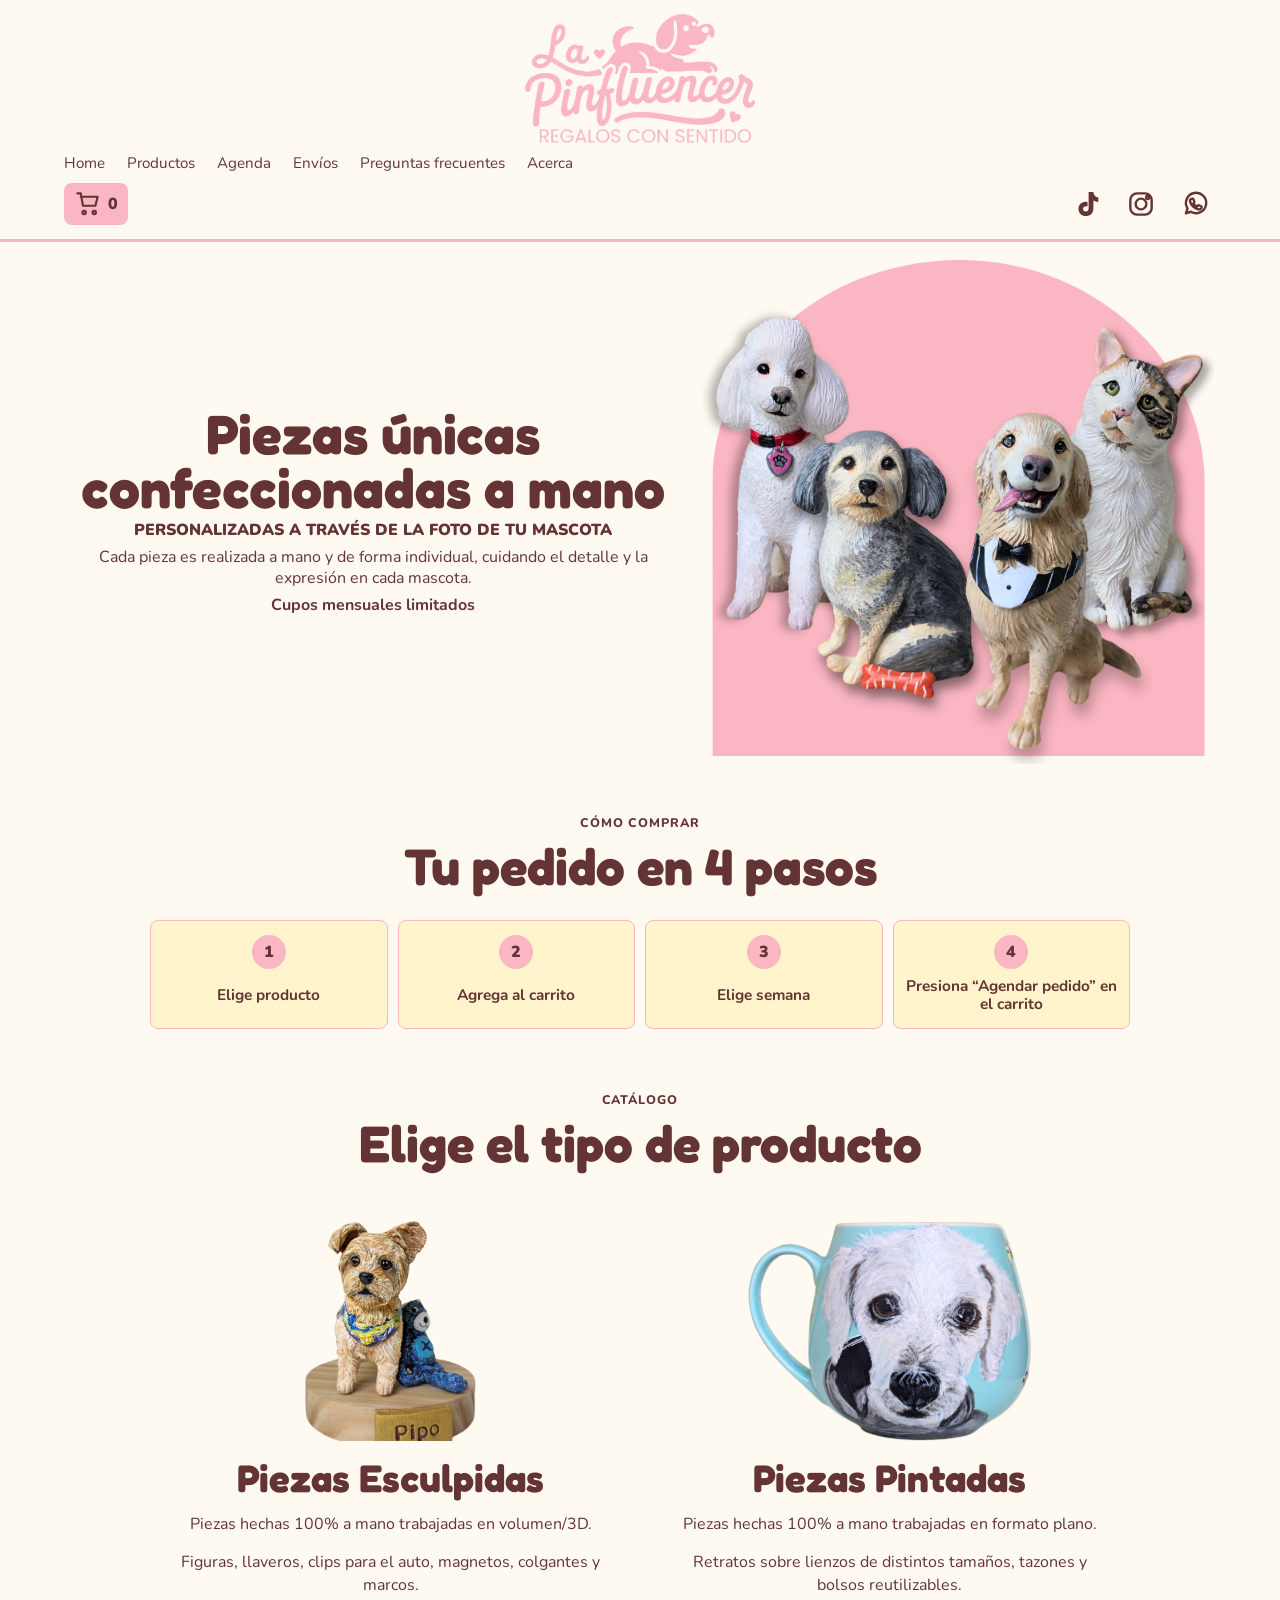
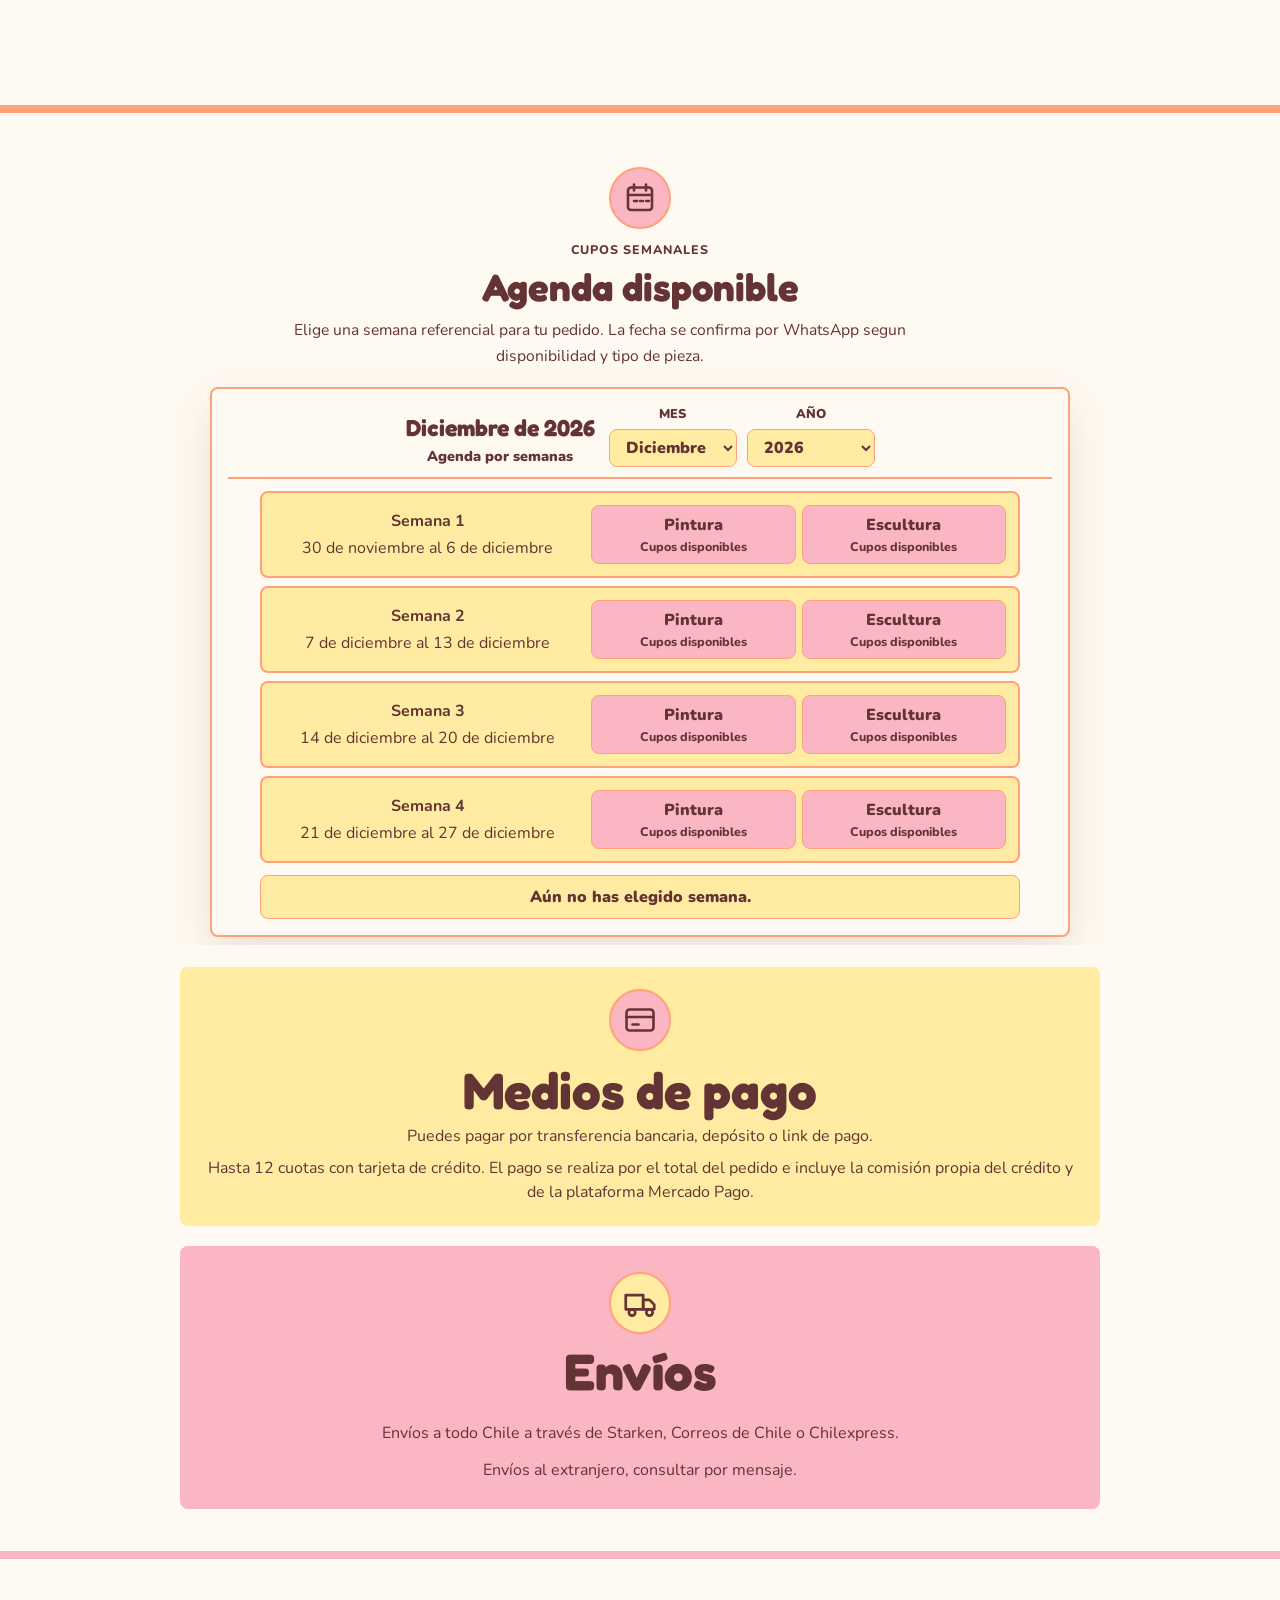
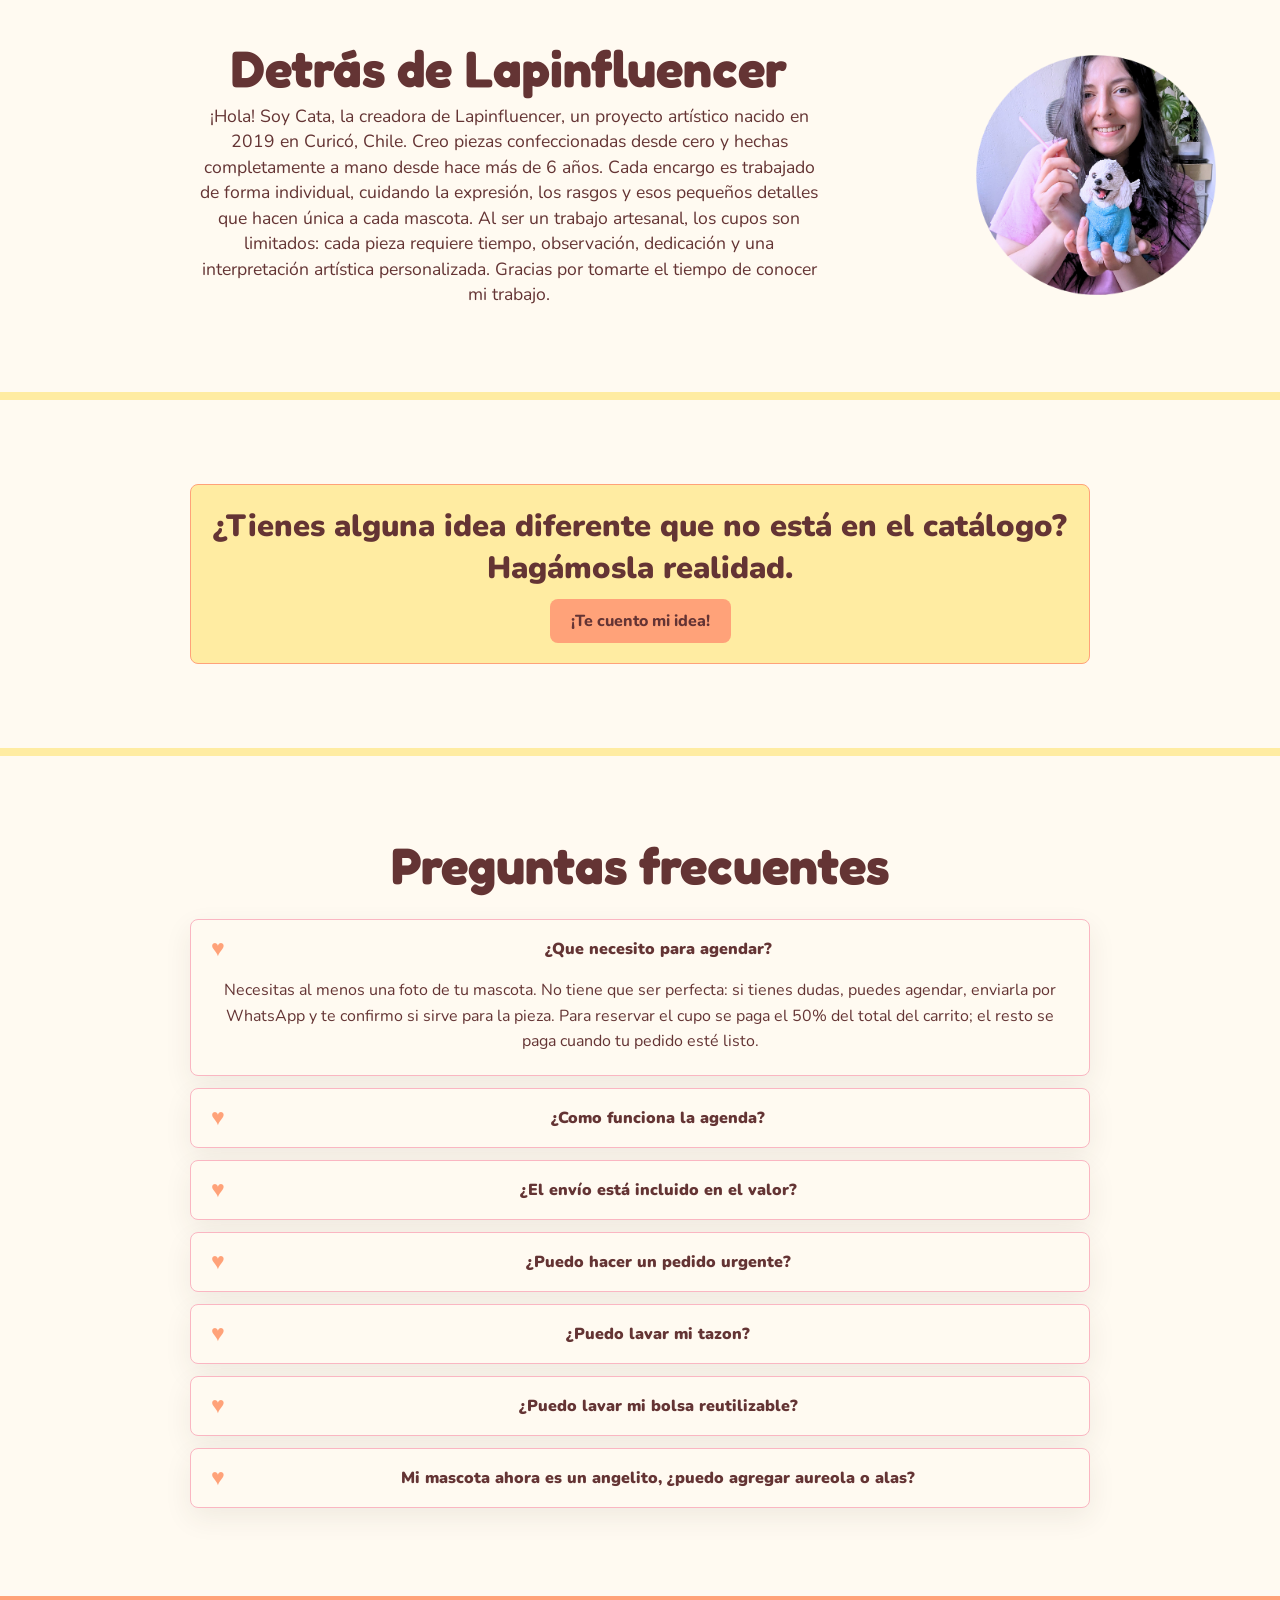
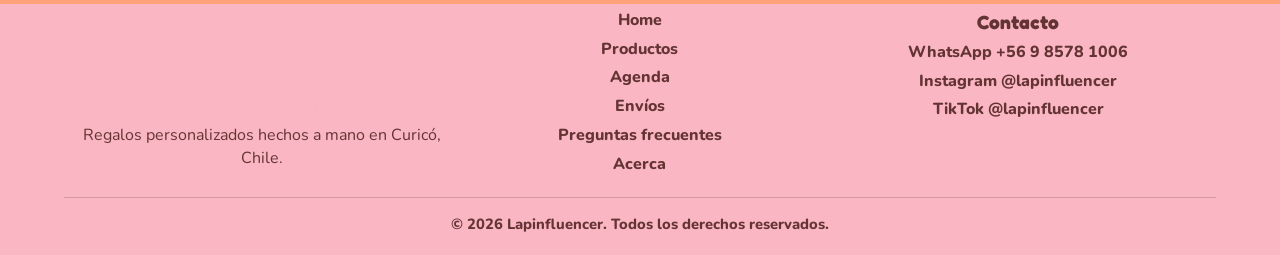
==== commit bdd8a671: "version final agenda y cupones" ====
--- a/index.html
+++ b/index.html
@@ -3,7 +3,13 @@
   <head>
     <meta charset="utf-8" />
     <meta name="viewport" content="width=device-width, initial-scale=1" />
-    <title>Lapinfluencer | Catalogo</title>
+    <title>Lapinfluencer | Regalos personalizados de mascotas en Chile</title>
+    <meta name="description" content="Lapinfluencer crea regalos personalizados de mascotas en Chile: figuras personalizadas, retratos de mascotas, tazones, llaveros y arte hecho a mano desde Curicó." />
+    <meta property="og:title" content="Lapinfluencer | Regalos personalizados de mascotas" />
+    <meta property="og:description" content="Arte personalizado de mascotas hecho a mano en Chile: figuras, retratos, tazones, llaveros y recuerdos con sentido." />
+    <meta property="og:image" content="https://lapinfluencer.cl/assets/inicio-productos-sin-fondo.png" />
+    <meta property="og:url" content="https://lapinfluencer.cl/" />
+    <meta property="og:type" content="website" />
     <link rel="preconnect" href="https://fonts.googleapis.com" />
     <link rel="preconnect" href="https://fonts.gstatic.com" crossorigin />
     <link href="https://fonts.googleapis.com/css2?family=Fredoka:wght@600;700&family=Nunito:wght@400;700;900&display=swap" rel="stylesheet" />
@@ -14,11 +20,11 @@
       <a class="brand" href="#inicio" aria-label="Ir al inicio">
         <img class="brand-logo" src="assets/logo-lapinfluencer.png" alt="Lapinfluencer, regalos con sentido" />
       </a>
-      <nav class="top-nav" aria-label="Navegacion principal">
+      <nav class="top-nav" aria-label="Navegación principal">
         <a href="#inicio">Home</a>
         <a href="#productos">Productos</a>
         <a href="#agenda">Agenda</a>
-        <a href="#envios">Envios</a>
+        <a href="#envios">Envíos</a>
         <a href="#preguntas">Preguntas frecuentes</a>
         <a href="#acerca">Acerca</a>
       </nav>
@@ -57,11 +63,11 @@
     <main>
       <section class="hero" id="inicio">
         <div class="hero-copy">
-          <h1>Piezas unicas<br />confeccionadas a mano</h1>
-          <p class="hero-subtitle">Personalizadas a traves de la foto de tu mascota</p>
+          <h1>Piezas únicas<br />confeccionadas a mano</h1>
+          <p class="hero-subtitle">Personalizadas a través de la foto de tu mascota</p>
           <p>
             Cada pieza es realizada a mano y de forma individual, cuidando el
-            detalle y la expresion en cada mascota.
+            detalle y la expresión en cada mascota.
           </p>
           <p class="monthly-spots">Cupos mensuales limitados</p>
         </div>
@@ -70,9 +76,22 @@
         </figure>
       </section>
 
+      <section class="process-guide" aria-labelledby="process-title">
+        <div class="section-heading">
+          <p class="eyebrow">Cómo comprar</p>
+          <h2 id="process-title">Tu pedido en 4 pasos</h2>
+        </div>
+        <ol class="process-steps" aria-label="Proceso de compra">
+          <li><span>1</span><strong>Elige producto</strong></li>
+          <li><span>2</span><strong>Agrega al carrito</strong></li>
+          <li><span>3</span><strong>Elige semana</strong></li>
+          <li><span>4</span><strong>Presiona “Agendar pedido” en el carrito</strong></li>
+        </ol>
+      </section>
+
       <section class="catalog-shell" id="productos" aria-labelledby="catalog-title">
         <div class="section-heading">
-          <p class="eyebrow">Catalogo</p>
+          <p class="eyebrow">Catálogo</p>
           <h2 id="catalog-title">Elige el tipo de producto</h2>
         </div>
 
@@ -97,7 +116,7 @@
               <strong>Piezas Pintadas</strong>
               <small>
                 <span>Piezas hechas 100% a mano trabajadas en formato plano.</span>
-                <span>Retratos sobre lienzos de distintos tamanos, tazones y bolsos reutilizables.</span>
+                <span>Retratos sobre lienzos de distintos tamaños, tazones y bolsos reutilizables.</span>
               </small>
             </span>
           </a>
@@ -143,7 +162,7 @@
             </div>
           </div>
           <div class="calendar-grid" id="calendar-grid" aria-label="Semanas disponibles"></div>
-          <p class="agenda-selected" id="agenda-selected">Aun no has elegido semana.</p>
+          <p class="agenda-selected" id="agenda-selected">Aún no has elegido semana.</p>
         </div>
       </section>
 
@@ -180,13 +199,13 @@
               <circle cx="18" cy="18" r="2" />
             </svg>
           </span>
-          <h2>Envios</h2>
-          <p>
-            Envios a todo Chile a traves de Starken, Correos de Chile o
+          <h2>Envíos</h2>
+          <p>
+            Envíos a todo Chile a través de Starken, Correos de Chile o
             Chilexpress.
           </p>
           <p>
-            Envios al extranjero, consultar por mensaje.
+            Envíos al extranjero, consultar por mensaje.
           </p>
         </div>
       </section>
@@ -231,7 +250,7 @@
               perfecta: si tienes dudas, puedes agendar, enviarla por WhatsApp
               y te confirmo si sirve para la pieza. Para reservar el cupo se
               paga el 50% del total del carrito; el resto se paga cuando tu
-              pedido este listo.
+              pedido esté listo.
             </p>
           </details>
           <details>
@@ -245,9 +264,9 @@
             </p>
           </details>
           <details>
-            <summary>¿El envio esta incluido en el valor?</summary>
-            <p>
-              No, el envio se paga a la empresa correspondiente que realiza el
+            <summary>¿El envío está incluido en el valor?</summary>
+            <p>
+              No, el envío se paga a la empresa correspondiente que realiza el
               servicio: Starken, Chile Express o Correos de Chile.
             </p>
           </details>
@@ -262,22 +281,22 @@
           <details>
             <summary>¿Puedo lavar mi tazon?</summary>
             <p>
-              Si. Para cuidarlos mejor, lava a mano con esponja suave, evita
+              Sí. Para cuidarlos mejor, lava a mano con esponja suave, evita
               remojar por mucho tiempo y no uses lavavajillas ni microondas.
             </p>
           </details>
           <details>
             <summary>¿Puedo lavar mi bolsa reutilizable?</summary>
             <p>
-              Si. Lava a mano con agua fria, evita restregar directamente la
+              Sí. Lava a mano con agua fría, evita restregar directamente la
               pintura, no uses cloro y deja secar a la sombra.
             </p>
           </details>
           <details>
             <summary>Mi mascota ahora es un angelito, ¿puedo agregar aureola o alas?</summary>
             <p>
-              Si. En las piezas que lo permiten, puedes agregar aureola o alas
-              sin costo adicional para un homenaje postumo.
+              Sí. En las piezas que lo permiten, puedes agregar aureola o alas
+              sin costo adicional para un homenaje póstumo.
             </p>
           </details>
         </div>
@@ -293,7 +312,7 @@
         <a href="#inicio">Home</a>
         <a href="#productos">Productos</a>
         <a href="#agenda">Agenda</a>
-        <a href="#envios">Envios</a>
+        <a href="#envios">Envíos</a>
         <a href="#preguntas">Preguntas frecuentes</a>
         <a href="#acerca">Acerca</a>
       </nav>
@@ -314,7 +333,7 @@
         </div>
         <div class="cart-items" id="cart-items"></div>
         <p class="cart-agenda" id="cart-agenda">Agenda: sin semana seleccionada.</p>
-        <p class="cart-empty" id="cart-empty">Tu carrito esta vacio.</p>
+        <p class="cart-empty" id="cart-empty">Tu carrito está vacío.</p>
         <div class="cart-summary">
           <p class="cart-total" id="cart-total">Total referencial: 0 CLP</p>
           <p class="cart-final" id="cart-final">Total del pedido: 0 CLP</p>
@@ -329,7 +348,7 @@
           </label>
           <p class="cart-warning" id="cart-warning" hidden></p>
         </div>
-        <p class="cart-note">Al agendar pedido seras redirigido a WhatsApp para coordinar los detalles.</p>
+        <p class="cart-note">Al agendar pedido serás redirigido a WhatsApp para coordinar los detalles.</p>
         <a class="button primary cart-whatsapp" id="cart-whatsapp" href="https://wa.me/56985781006" target="_blank" rel="noopener">Agendar Pedido</a>
       </div>
     </aside>
--- a/styles.css
+++ b/styles.css
@@ -683,11 +683,55 @@
 }
 
 .catalog-shell,
+.process-guide,
 .about,
 .faq,
 .agenda,
 .idea-section {
   padding: 84px 5vw;
+}
+
+.process-guide {
+  padding-top: 42px;
+  padding-bottom: 44px;
+  background: #fffaf1;
+}
+
+.process-steps {
+  display: grid;
+  grid-template-columns: repeat(4, minmax(0, 1fr));
+  gap: 10px;
+  max-width: 980px;
+  margin: 0 auto;
+  padding: 0;
+  list-style: none;
+}
+
+.process-steps li {
+  display: grid;
+  gap: 8px;
+  justify-items: center;
+  padding: 14px 10px;
+  text-align: center;
+  background: rgba(255, 236, 162, 0.48);
+  border: 1px solid #fab6c2;
+  border-radius: 8px;
+}
+
+.process-steps span {
+  display: grid;
+  width: 34px;
+  height: 34px;
+  place-items: center;
+  color: #643434;
+  background: #fab6c2;
+  border-radius: 50%;
+  font-weight: 900;
+}
+
+.process-steps strong {
+  font-size: 0.96rem;
+  line-height: 1.2;
 }
 
 .idea-section {
@@ -2243,6 +2287,82 @@
     line-height: 1.5;
   }
 
+  .process-guide {
+    padding-top: 36px;
+    padding-bottom: 36px;
+  }
+
+  .process-steps {
+    grid-template-columns: 1fr;
+    gap: 8px;
+    max-width: 420px;
+  }
+
+  .process-steps li {
+    grid-template-columns: 34px 1fr;
+    justify-items: start;
+    align-items: center;
+    padding: 10px 12px;
+    text-align: left;
+  }
+
+  .cart-panel {
+    grid-template-rows: auto minmax(80px, 1fr) auto auto auto auto;
+    padding: 14px;
+  }
+
+  .cart-header {
+    margin-bottom: 10px;
+  }
+
+  .cart-header h2 {
+    font-size: 1.55rem;
+  }
+
+  .cart-items {
+    gap: 8px;
+  }
+
+  .cart-item {
+    grid-template-columns: 1fr;
+    gap: 8px;
+    padding: 10px;
+  }
+
+  .cart-item h3 {
+    font-size: 0.92rem;
+  }
+
+  .cart-item p,
+  .cart-item span,
+  .cart-empty,
+  .cart-note,
+  .cart-agenda {
+    font-size: 0.88rem;
+    line-height: 1.3;
+  }
+
+  .cart-agenda,
+  .cart-note,
+  .cart-summary {
+    margin-top: 8px;
+    padding: 10px;
+  }
+
+  .cart-summary {
+    gap: 7px;
+    max-height: 36vh;
+  }
+
+  .coupon-control {
+    grid-template-columns: 1fr;
+  }
+
+  .cart-whatsapp {
+    width: 100%;
+    justify-content: center;
+  }
+
   .site-footer {
     grid-template-columns: 1fr;
     gap: 18px;
@@ -2309,6 +2429,7 @@
   }
 
   .catalog-shell,
+  .process-guide,
   .about,
   .faq,
   .agenda,
@@ -2317,6 +2438,20 @@
     padding-bottom: 36px;
   }
 
+  .process-steps {
+    grid-template-columns: 1fr;
+    gap: 8px;
+    max-width: 360px;
+  }
+
+  .process-steps li {
+    grid-template-columns: 34px 1fr;
+    justify-items: start;
+    align-items: center;
+    padding: 10px 12px;
+    text-align: left;
+  }
+
   .choice-icon {
     height: 145px;
   }
@@ -2357,4 +2492,61 @@
   .calendar-controls {
     grid-template-columns: 1fr;
   }
-}
+
+  .cart-panel {
+    grid-template-rows: auto minmax(80px, 1fr) auto auto auto auto;
+    padding: 14px;
+  }
+
+  .cart-header {
+    margin-bottom: 10px;
+  }
+
+  .cart-header h2 {
+    font-size: 1.55rem;
+  }
+
+  .cart-items {
+    gap: 8px;
+  }
+
+  .cart-item {
+    grid-template-columns: 1fr;
+    gap: 8px;
+    padding: 10px;
+  }
+
+  .cart-item h3 {
+    font-size: 0.92rem;
+  }
+
+  .cart-item p,
+  .cart-item span,
+  .cart-empty,
+  .cart-note,
+  .cart-agenda {
+    font-size: 0.88rem;
+    line-height: 1.3;
+  }
+
+  .cart-agenda,
+  .cart-note,
+  .cart-summary {
+    margin-top: 8px;
+    padding: 10px;
+  }
+
+  .cart-summary {
+    gap: 7px;
+    max-height: 36vh;
+  }
+
+  .coupon-control {
+    grid-template-columns: 1fr;
+  }
+
+  .cart-whatsapp {
+    width: 100%;
+    justify-content: center;
+  }
+}
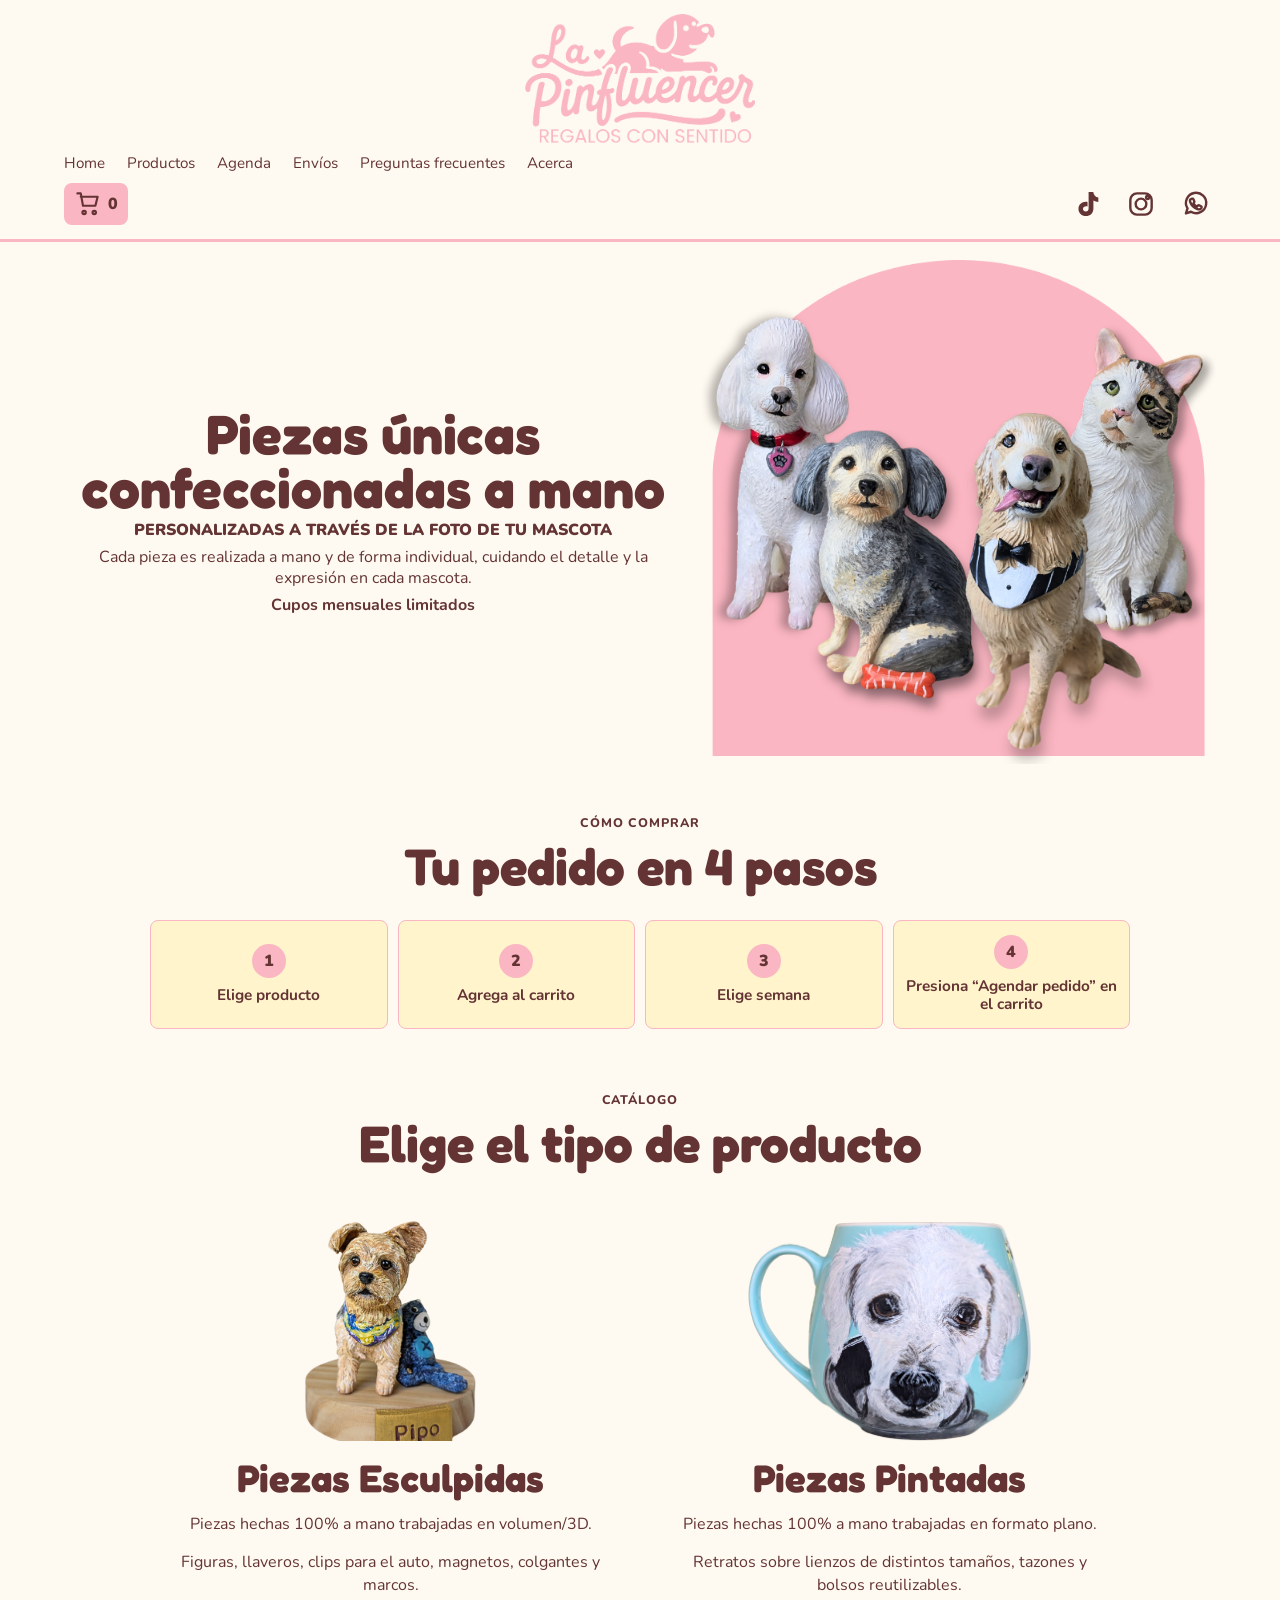
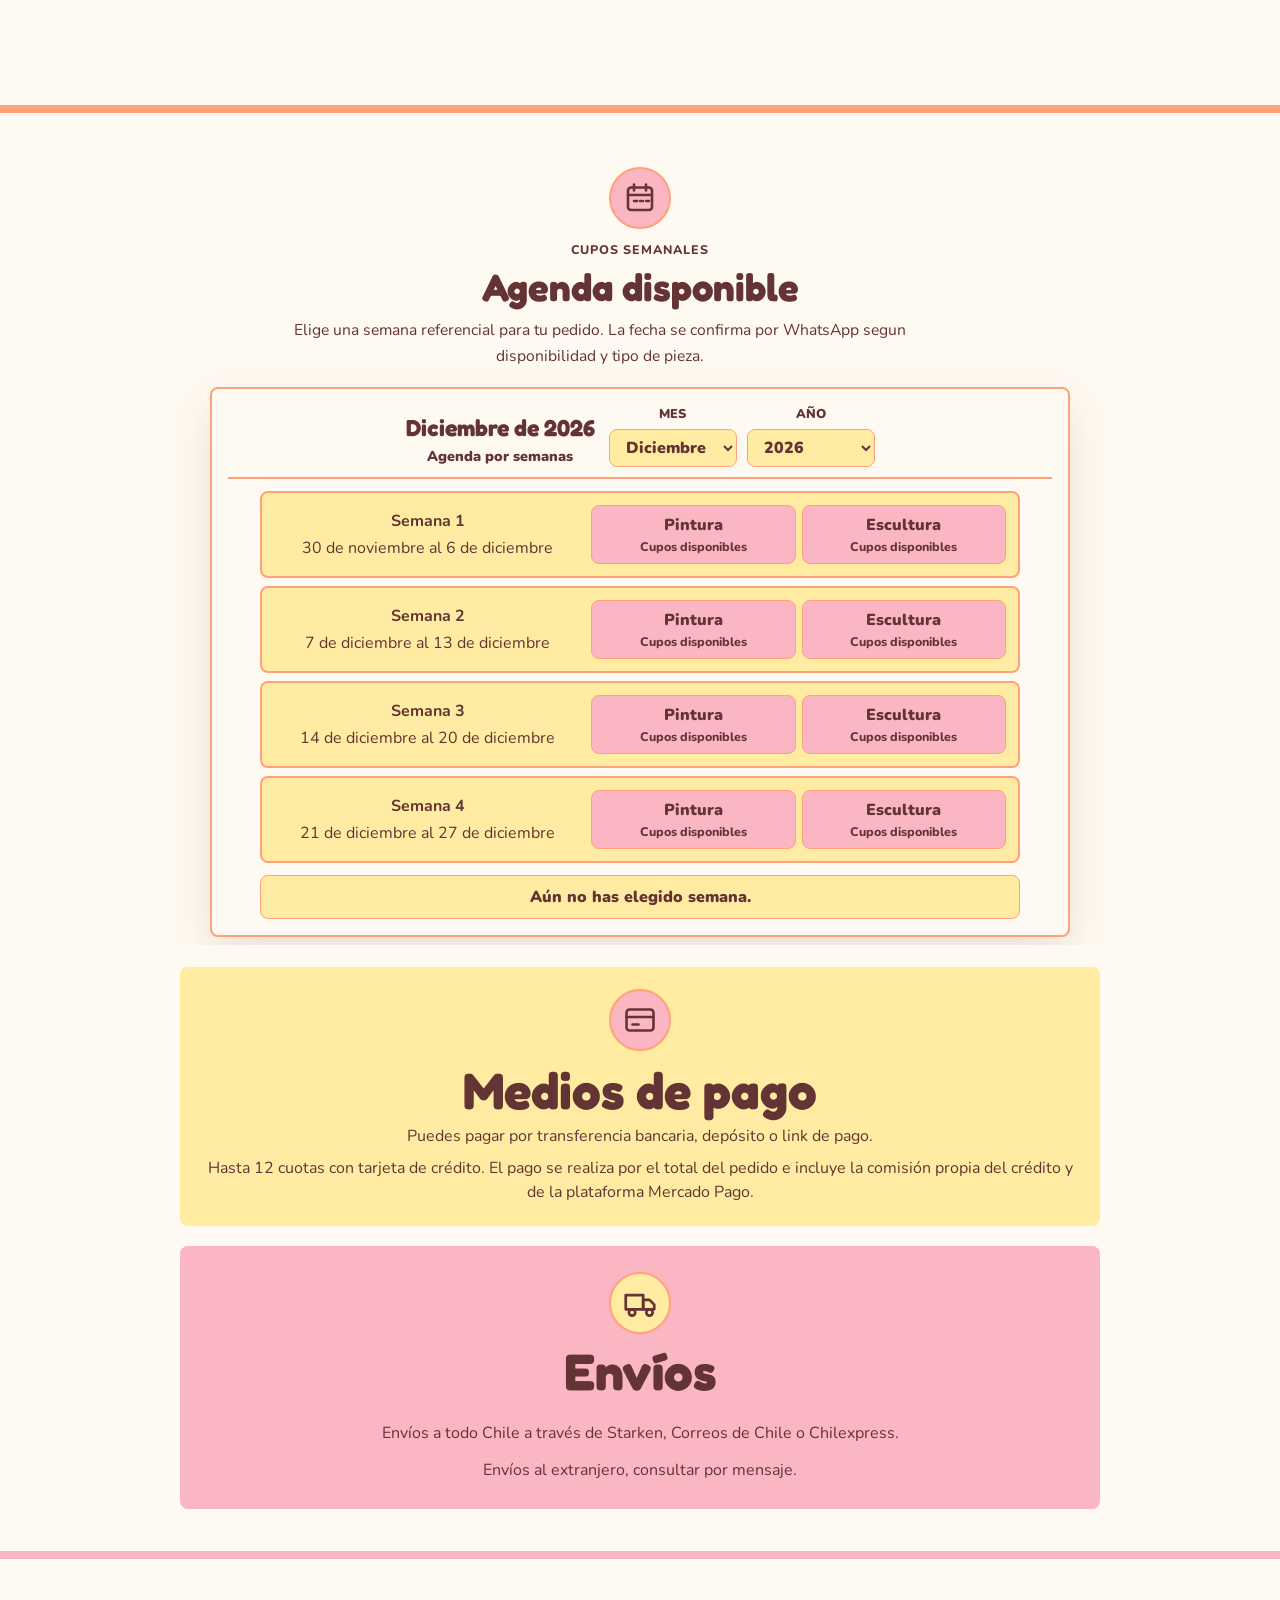
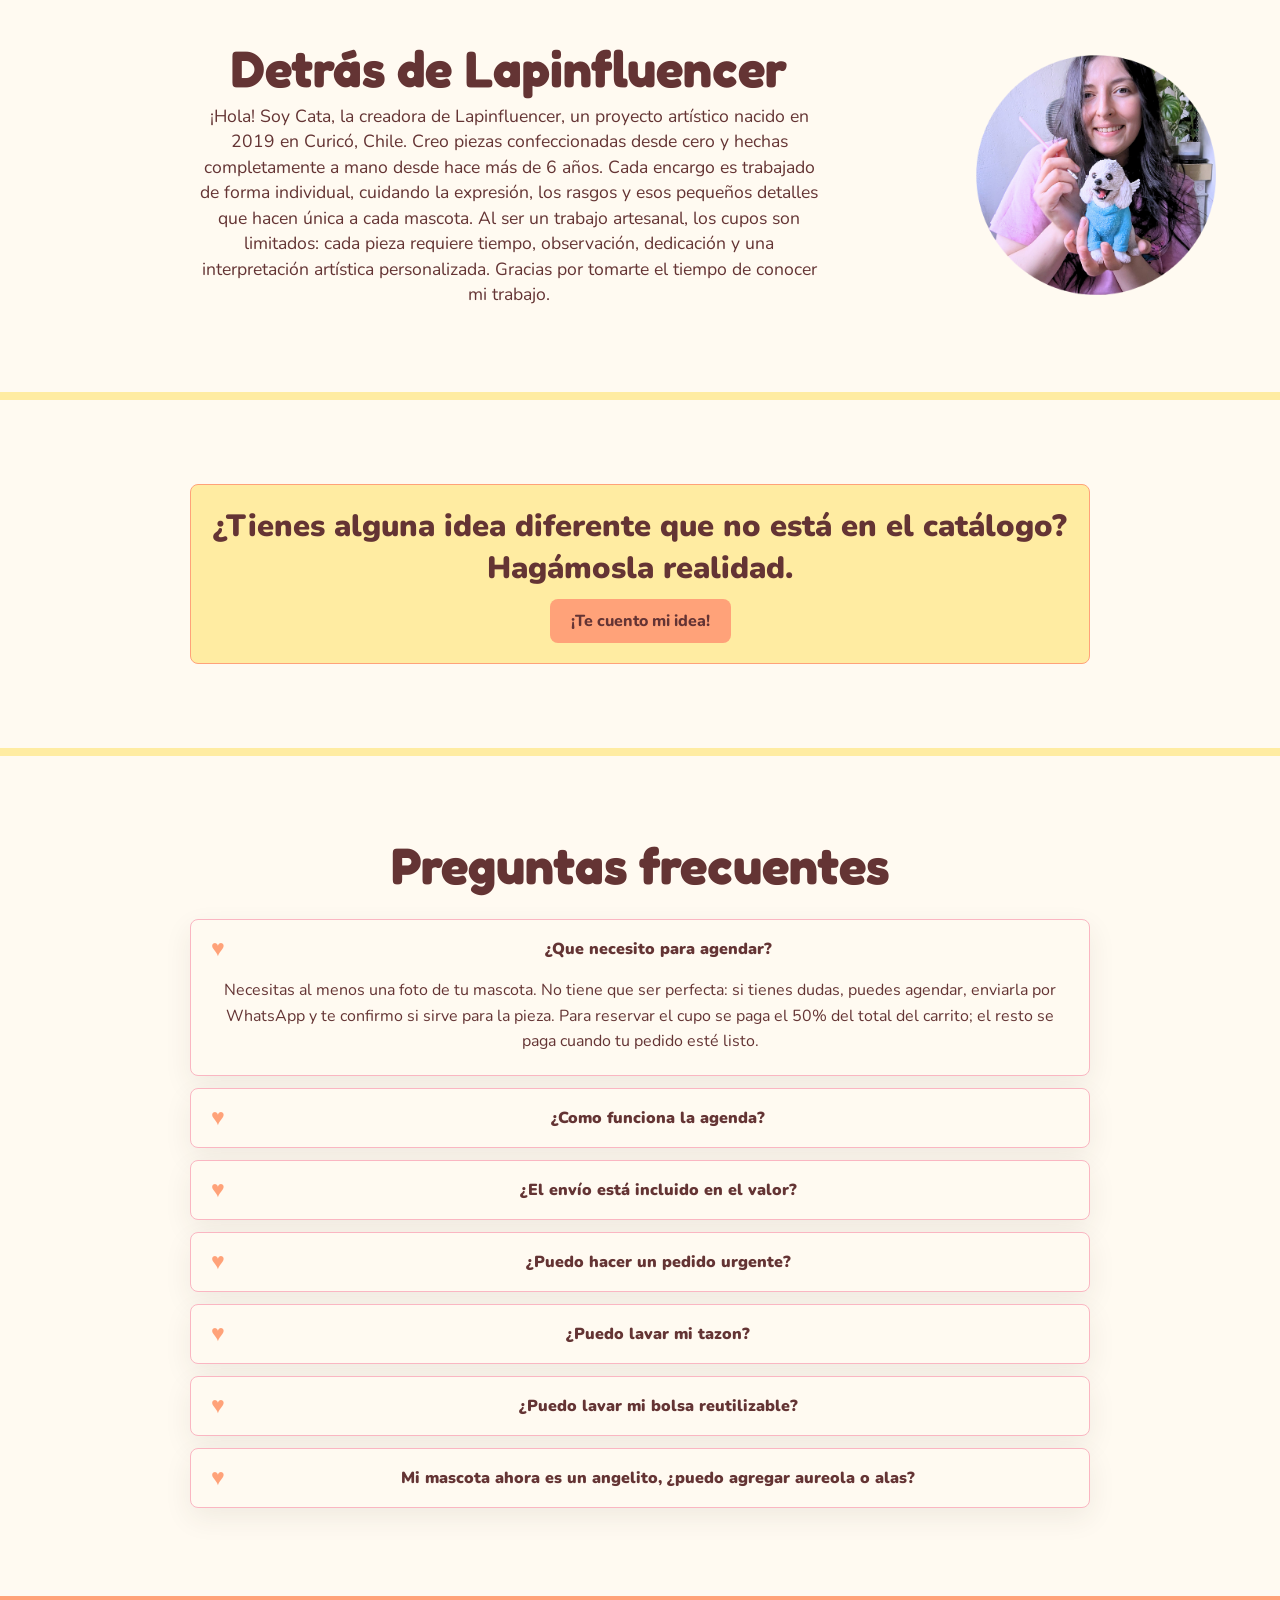
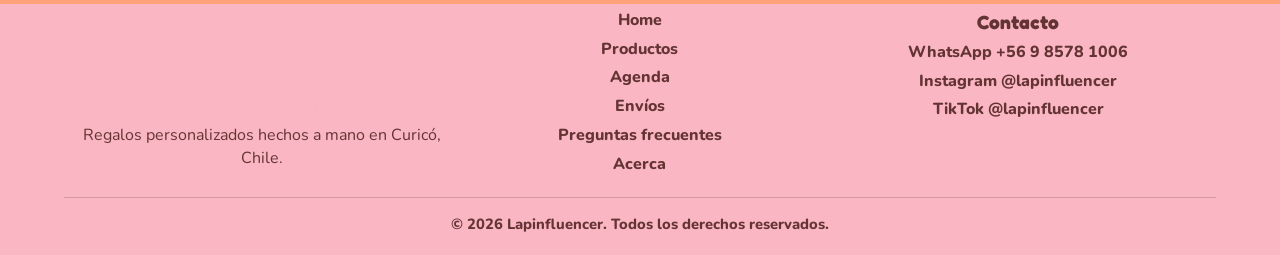
==== commit f8cb2662: "Add files via upload" ====
--- a/index.html
+++ b/index.html
@@ -13,7 +13,7 @@
     <link rel="preconnect" href="https://fonts.googleapis.com" />
     <link rel="preconnect" href="https://fonts.gstatic.com" crossorigin />
     <link href="https://fonts.googleapis.com/css2?family=Fredoka:wght@600;700&family=Nunito:wght@400;700;900&display=swap" rel="stylesheet" />
-    <link rel="stylesheet" href="styles.css" />
+    <link rel="stylesheet" href="styles.css?v=final2" />
   </head>
   <body>
     <header class="site-header">
@@ -81,12 +81,12 @@
           <p class="eyebrow">Cómo comprar</p>
           <h2 id="process-title">Tu pedido en 4 pasos</h2>
         </div>
-        <ol class="process-steps" aria-label="Proceso de compra">
-          <li><span>1</span><strong>Elige producto</strong></li>
-          <li><span>2</span><strong>Agrega al carrito</strong></li>
-          <li><span>3</span><strong>Elige semana</strong></li>
-          <li><span>4</span><strong>Presiona “Agendar pedido” en el carrito</strong></li>
-        </ol>
+        <div class="process-steps" aria-label="Proceso de compra">
+          <div class="process-step"><span class="process-number">1</span><strong class="process-text">Elige producto</strong></div>
+          <div class="process-step"><span class="process-number">2</span><strong class="process-text">Agrega al carrito</strong></div>
+          <div class="process-step"><span class="process-number">3</span><strong class="process-text">Elige semana</strong></div>
+          <div class="process-step"><span class="process-number">4</span><strong class="process-text">Presiona “Agendar pedido” en el carrito</strong></div>
+        </div>
       </section>
 
       <section class="catalog-shell" id="productos" aria-labelledby="catalog-title">
--- a/styles.css
+++ b/styles.css
@@ -707,10 +707,12 @@
   list-style: none;
 }
 
-.process-steps li {
+.process-step {
   display: grid;
   gap: 8px;
   justify-items: center;
+  align-content: center;
+  min-width: 0;
   padding: 14px 10px;
   text-align: center;
   background: rgba(255, 236, 162, 0.48);
@@ -718,8 +720,9 @@
   border-radius: 8px;
 }
 
-.process-steps span {
-  display: grid;
+.process-number {
+  display: grid;
+  flex: 0 0 auto;
   width: 34px;
   height: 34px;
   place-items: center;
@@ -729,9 +732,12 @@
   font-weight: 900;
 }
 
-.process-steps strong {
+.process-text {
+  display: block;
+  min-width: 0;
   font-size: 0.96rem;
   line-height: 1.2;
+  overflow-wrap: anywhere;
 }
 
 .idea-section {
@@ -2298,7 +2304,8 @@
     max-width: 420px;
   }
 
-  .process-steps li {
+  .process-step {
+    display: grid;
     grid-template-columns: 34px 1fr;
     justify-items: start;
     align-items: center;
@@ -2444,7 +2451,8 @@
     max-width: 360px;
   }
 
-  .process-steps li {
+  .process-step {
+    display: grid;
     grid-template-columns: 34px 1fr;
     justify-items: start;
     align-items: center;
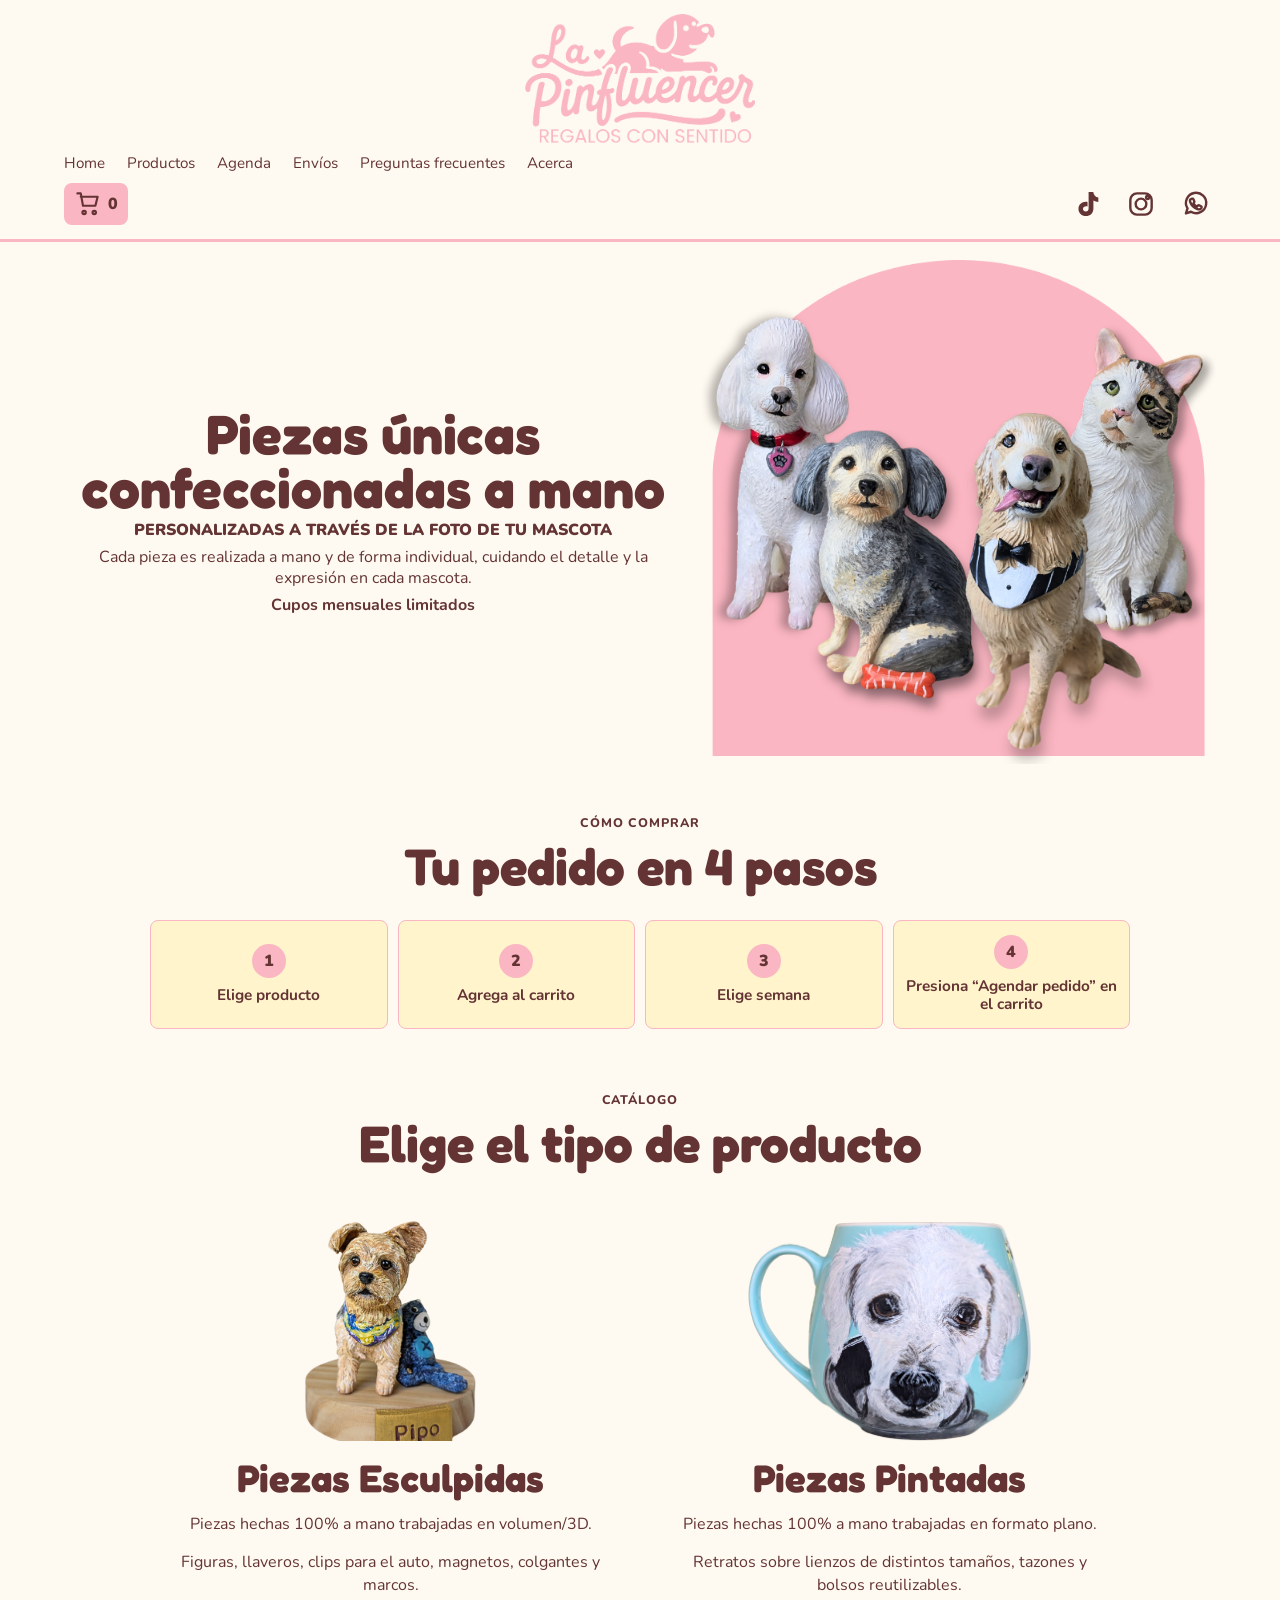
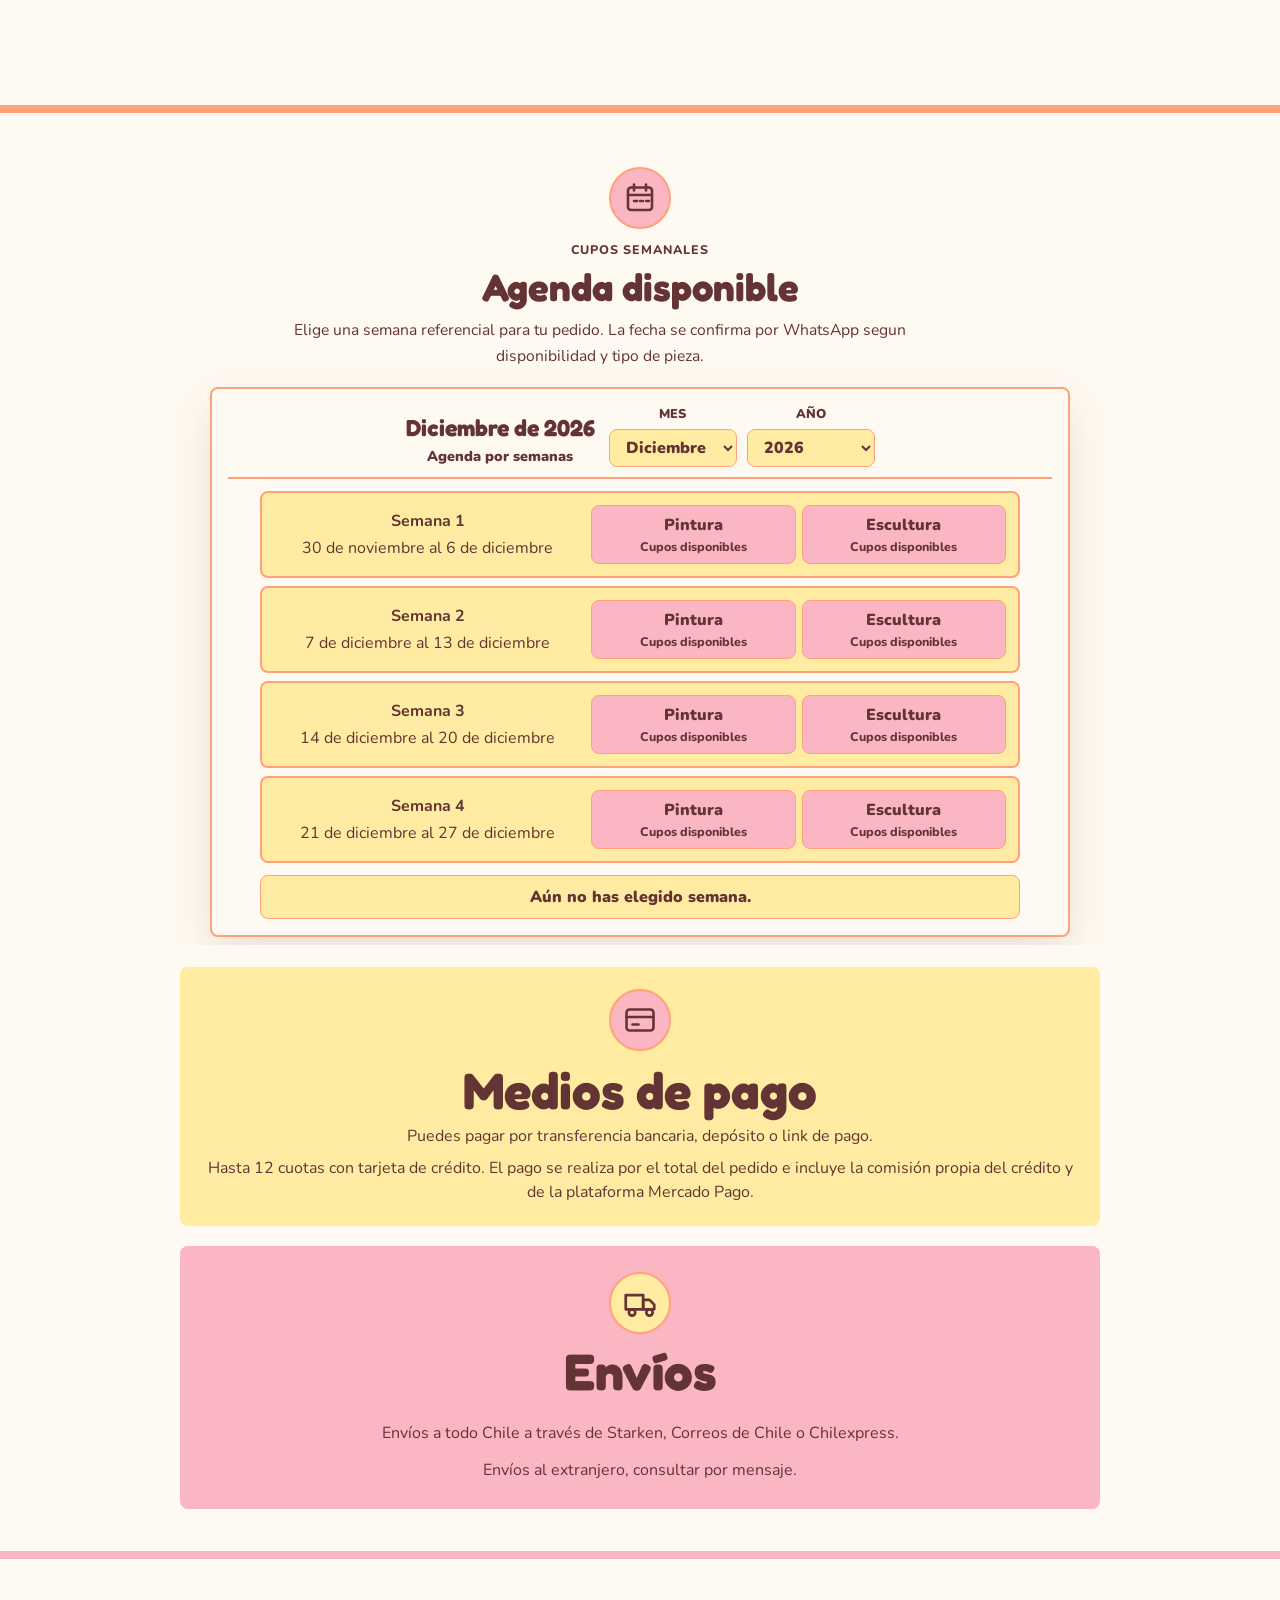
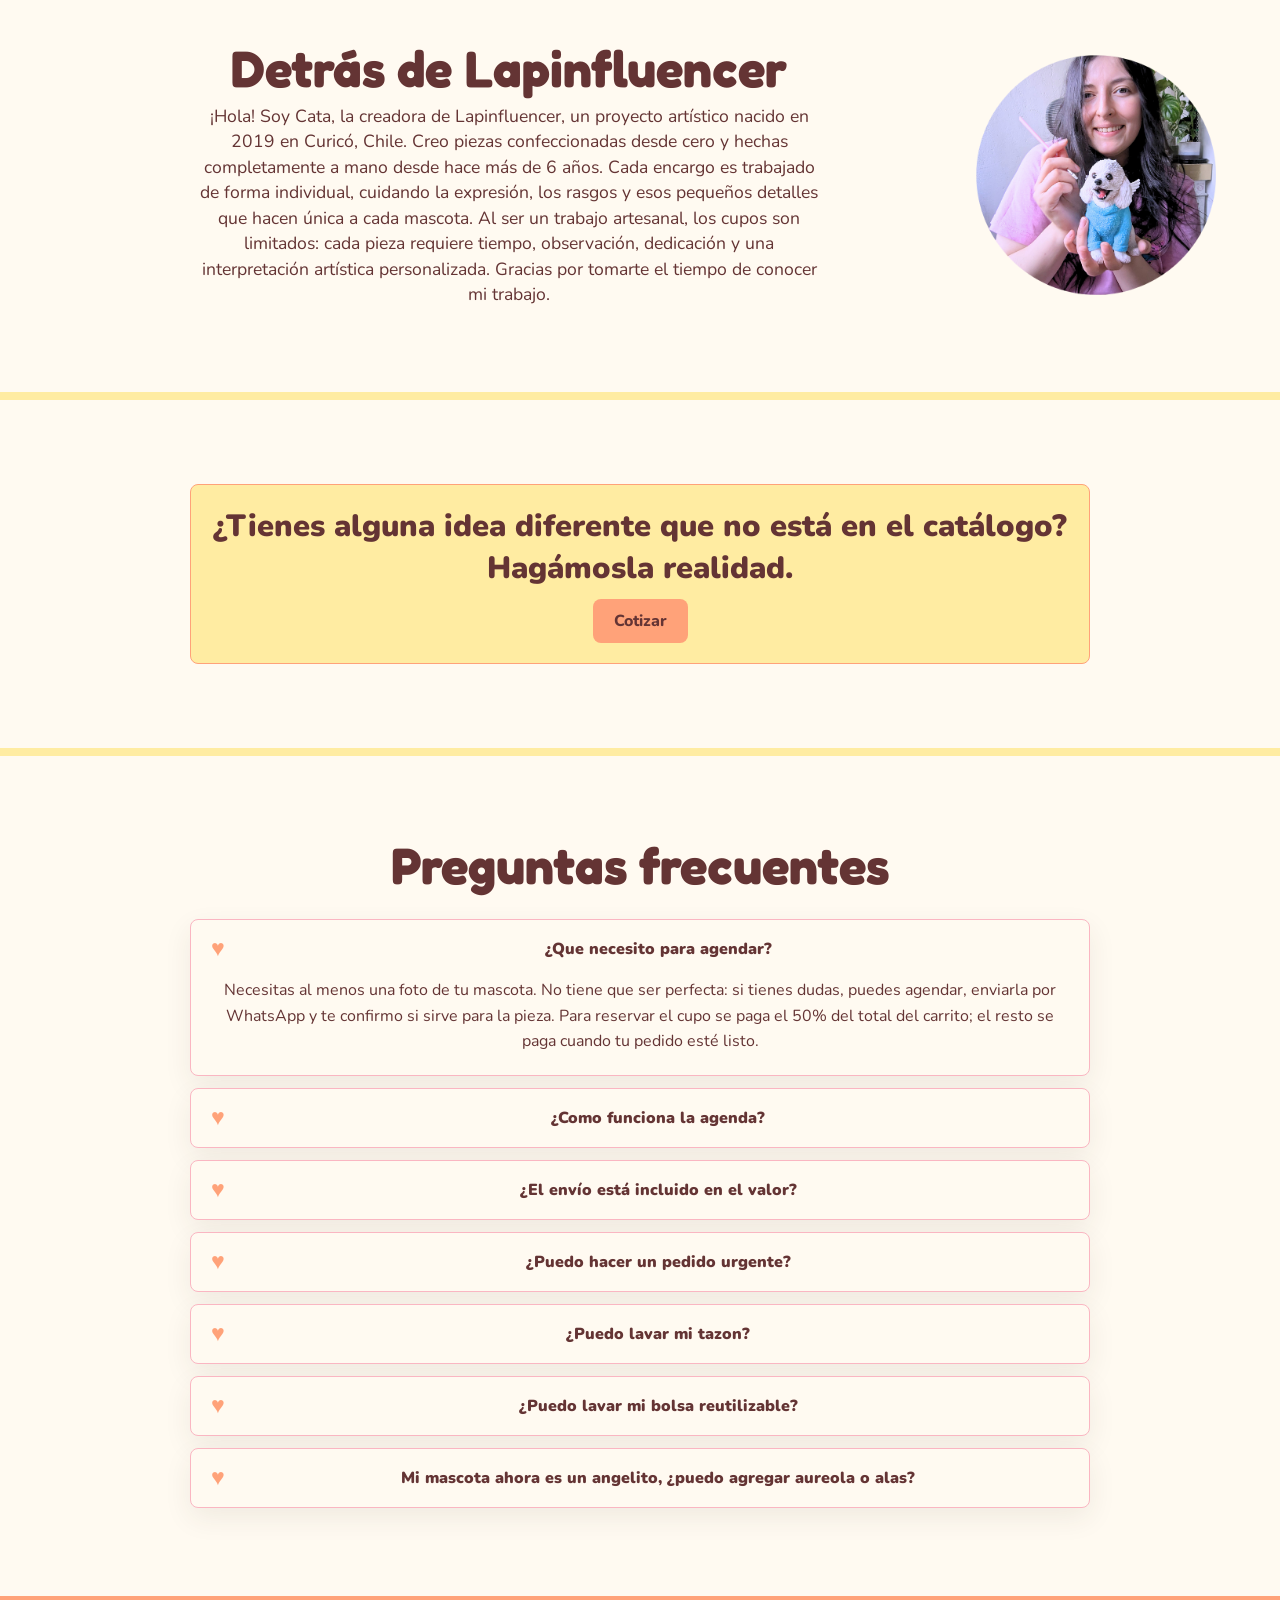
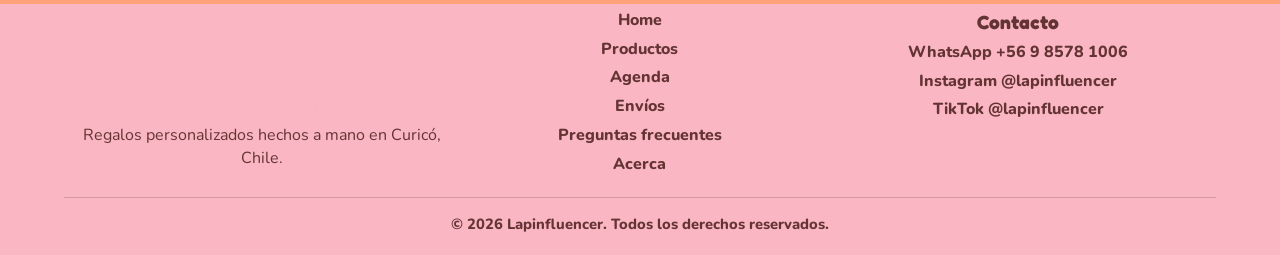
==== commit bc168dc4: "Add files via upload" ====
--- a/index.html
+++ b/index.html
@@ -13,7 +13,7 @@
     <link rel="preconnect" href="https://fonts.googleapis.com" />
     <link rel="preconnect" href="https://fonts.gstatic.com" crossorigin />
     <link href="https://fonts.googleapis.com/css2?family=Fredoka:wght@600;700&family=Nunito:wght@400;700;900&display=swap" rel="stylesheet" />
-    <link rel="stylesheet" href="styles.css?v=final2" />
+    <link rel="stylesheet" href="styles.css?v=cartqty2" />
   </head>
   <body>
     <header class="site-header">
@@ -233,7 +233,7 @@
       <section class="idea-section" aria-label="Idea diferente">
         <div class="idea-callout">
           <p>¿Tienes alguna idea diferente que no está en el catálogo? Hagámosla realidad.</p>
-          <a class="button primary idea-button" href="https://wa.me/56985781006?text=%C2%A1Hola%20Cata%F0%9F%91%A9%F0%9F%8F%BB%E2%80%8D%F0%9F%8E%A8!%20Tengo%20una%20idea%20distinta%20para%20un%20pedido%20que%20no%20logr%C3%A9%20encontrar%20en%20la%20web.%0ATe%20comento...%F0%9F%92%A1" target="_blank" rel="noopener">¡Te cuento mi idea!</a>
+          <a class="button primary idea-button" href="https://wa.me/56985781006?text=%C2%A1Hola%20Cata%F0%9F%91%A9%F0%9F%8F%BB%E2%80%8D%F0%9F%8E%A8!%20Tengo%20una%20idea%20distinta%20para%20un%20pedido%20que%20no%20logr%C3%A9%20encontrar%20en%20la%20web.%0ATe%20comento...%F0%9F%92%A1" target="_blank" rel="noopener">Cotizar</a>
         </div>
       </section>
 
@@ -332,12 +332,12 @@
           <button class="icon-button" type="button" id="cart-close-button" aria-label="Cerrar carrito">x</button>
         </div>
         <div class="cart-items" id="cart-items"></div>
-        <p class="cart-agenda" id="cart-agenda">Agenda: sin semana seleccionada.</p>
+        <div class="cart-agenda" id="cart-agenda" hidden></div>
         <p class="cart-empty" id="cart-empty">Tu carrito está vacío.</p>
         <div class="cart-summary">
           <p class="cart-total" id="cart-total">Total referencial: 0 CLP</p>
           <p class="cart-final" id="cart-final">Total del pedido: 0 CLP</p>
-          <p class="cart-deposit" id="cart-deposit">Abono para agendar: 0 CLP</p>
+          <p class="cart-deposit" id="cart-deposit" hidden></p>
           <label class="coupon-field">
             <span>Código cupón/descuento</span>
             <div class="coupon-control">
@@ -349,11 +349,13 @@
           <p class="cart-warning" id="cart-warning" hidden></p>
         </div>
         <p class="cart-note">Al agendar pedido serás redirigido a WhatsApp para coordinar los detalles.</p>
+        <button class="button secondary cart-continue" id="cart-continue-button" type="button">Seguir comprando</button>
         <a class="button primary cart-whatsapp" id="cart-whatsapp" href="https://wa.me/56985781006" target="_blank" rel="noopener">Agendar Pedido</a>
       </div>
     </aside>
 
-    <script src="script.js"></script>
+    <script src="script.js?v=cartqty2"></script>
   </body>
 </html>
 
+
--- a/styles.css
+++ b/styles.css
@@ -215,7 +215,7 @@
 
 .cart-panel {
   display: grid;
-  grid-template-rows: auto minmax(90px, 1fr) auto auto auto auto;
+  grid-template-rows: auto minmax(90px, 1fr) auto auto auto auto auto;
   width: min(420px, 100%);
   height: 100%;
   padding: 22px;
@@ -291,13 +291,69 @@
   line-height: 1.45;
 }
 
+.cart-quantity {
+  display: inline-grid;
+  grid-template-columns: 34px 42px 34px;
+  align-items: center;
+  gap: 6px;
+  margin-top: 8px;
+}
+
+.cart-quantity button {
+  width: 34px;
+  height: 34px;
+  color: #643434;
+  background: #fab6c2;
+  border: 1px solid #ffa279;
+  border-radius: 999px;
+  font: inherit;
+  font-weight: 900;
+  cursor: pointer;
+}
+
+.cart-quantity strong {
+  display: grid;
+  min-height: 34px;
+  place-items: center;
+  color: #643434;
+  background: #fffaf1;
+  border: 1px solid #ffa279;
+  border-radius: 8px;
+  font-weight: 900;
+}
+
+.cart-quantity button:hover,
+.cart-quantity button:focus-visible {
+  background: #ffa279;
+}
+
+.cart-continue,
+.cart-whatsapp {
+  width: 100%;
+}
+
+.cart-continue {
+  margin-top: 10px;
+}
+
 .cart-agenda {
+  display: grid;
+  gap: 8px;
   margin-top: 16px;
   padding: 12px;
   background: #fab6c2;
   border: 1px solid #ffa279;
   border-radius: 8px;
   font-weight: 900;
+}
+
+.cart-agenda strong,
+.cart-agenda span {
+  display: block;
+}
+
+.mixed-cart-action {
+  width: 100%;
 }
 
 .cart-note {
@@ -336,6 +392,10 @@
   font-weight: 900;
 }
 
+.cart-deposit {
+  display: none;
+}
+
 .cart-final,
 .cart-deposit {
   font-size: 1.02rem;
@@ -394,8 +454,8 @@
 
 .cart-warning {
   color: #643434;
-  background: #ffeca2;
-  border: 1px solid #ffa279;
+  background: #ffd5d5;
+  border: 2px solid #d65a5a;
   border-radius: 8px;
 }
 
@@ -415,6 +475,7 @@
   color: #643434;
   text-decoration: none;
   background: #ffa279;
+  border: 1px solid #d65a5a;
   border-radius: 8px;
 }
 
@@ -438,6 +499,85 @@
   pointer-events: none;
   background: #d8d0c8;
   opacity: 0.75;
+}
+
+.agenda-modal {
+  position: fixed;
+  inset: 0;
+  z-index: 45;
+  display: grid;
+  place-items: center;
+  padding: 18px;
+  background: rgba(100, 52, 52, 0.36);
+}
+
+.agenda-modal[hidden] {
+  display: none;
+}
+
+.agenda-modal-panel {
+  display: grid;
+  gap: 14px;
+  width: min(860px, 100%);
+  max-height: min(86vh, 760px);
+  padding: 18px;
+  overflow: auto;
+  background: #fffaf1;
+  border: 3px solid #fab6c2;
+  border-radius: 8px;
+  box-shadow: var(--shadow);
+}
+
+.agenda-modal-header {
+  display: flex;
+  align-items: center;
+  justify-content: space-between;
+  gap: 12px;
+}
+
+.agenda-modal-header h2 {
+  margin: 0;
+  font-size: clamp(1.35rem, 4vw, 2rem);
+}
+
+.agenda-modal-body {
+  display: grid;
+  gap: 12px;
+}
+
+.agenda-modal-status,
+.agenda-recommendation {
+  display: grid;
+  gap: 8px;
+  padding: 12px;
+  color: #643434;
+  text-align: center;
+  background: #ffeca2;
+  border: 1px solid #ffa279;
+  border-radius: 8px;
+  font-weight: 900;
+}
+
+.agenda-modal-status span,
+.agenda-recommendation p {
+  margin: 0;
+  font-weight: 800;
+}
+
+.agenda-separate-button {
+  justify-self: center;
+  color: #643434;
+  background: #fab6c2;
+  border-color: #ffa279;
+}
+
+.agenda-modal-controls {
+  justify-content: center;
+}
+
+.agenda-modal-weeks {
+  display: grid;
+  gap: 8px;
 }
 
 .hero {
@@ -1229,7 +1369,8 @@
 }
 
 .color-choice,
-.variant-choice {
+.variant-choice,
+.quantity-choice {
   display: grid;
   gap: 6px;
   color: #643434;
@@ -1237,7 +1378,8 @@
 }
 
 .color-choice select,
-.variant-choice select {
+.variant-choice select,
+.quantity-choice input {
   min-height: 42px;
   width: 100%;
   color: #643434;
@@ -1246,6 +1388,66 @@
   border-radius: 8px;
   padding: 0 12px;
   font: inherit;
+}
+
+.quantity-price {
+  margin: 0;
+  color: #643434;
+  font-weight: 900;
+  text-align: center;
+}
+
+.product-quantity-choice {
+  display: grid;
+  gap: 8px;
+  color: #643434;
+  font-weight: 900;
+  text-align: center;
+}
+
+.quantity-stepper {
+  display: inline-grid;
+  grid-template-columns: 42px minmax(54px, 72px) 44px 42px;
+  align-items: center;
+  justify-content: center;
+  gap: 6px;
+  margin: 0 auto;
+}
+
+.quantity-stepper input {
+  position: absolute;
+  width: 1px;
+  height: 1px;
+  opacity: 0;
+  pointer-events: none;
+}
+
+.quantity-stepper strong {
+  display: grid;
+  min-height: 42px;
+  place-items: center;
+  color: #643434;
+  background: #fffaf1;
+  border: 1px solid #ffa279;
+  border-radius: 8px;
+  font: inherit;
+}
+
+.quantity-step-button {
+  width: 42px;
+  height: 42px;
+  color: #643434;
+  background: #fab6c2;
+  border: 1px solid #ffa279;
+  border-radius: 999px;
+  font: inherit;
+  font-weight: 900;
+  cursor: pointer;
+}
+
+.quantity-step-button:hover,
+.quantity-step-button:focus-visible {
+  background: #ffa279;
 }
 
 .addon-choice {
@@ -2370,6 +2572,21 @@
     justify-content: center;
   }
 
+  .agenda-modal {
+    align-items: end;
+    padding: 10px;
+  }
+
+  .agenda-modal-panel {
+    width: 100%;
+    max-height: 88vh;
+    padding: 14px;
+  }
+
+  .agenda-modal .calendar-week {
+    grid-template-columns: 1fr;
+  }
+
   .site-footer {
     grid-template-columns: 1fr;
     gap: 18px;
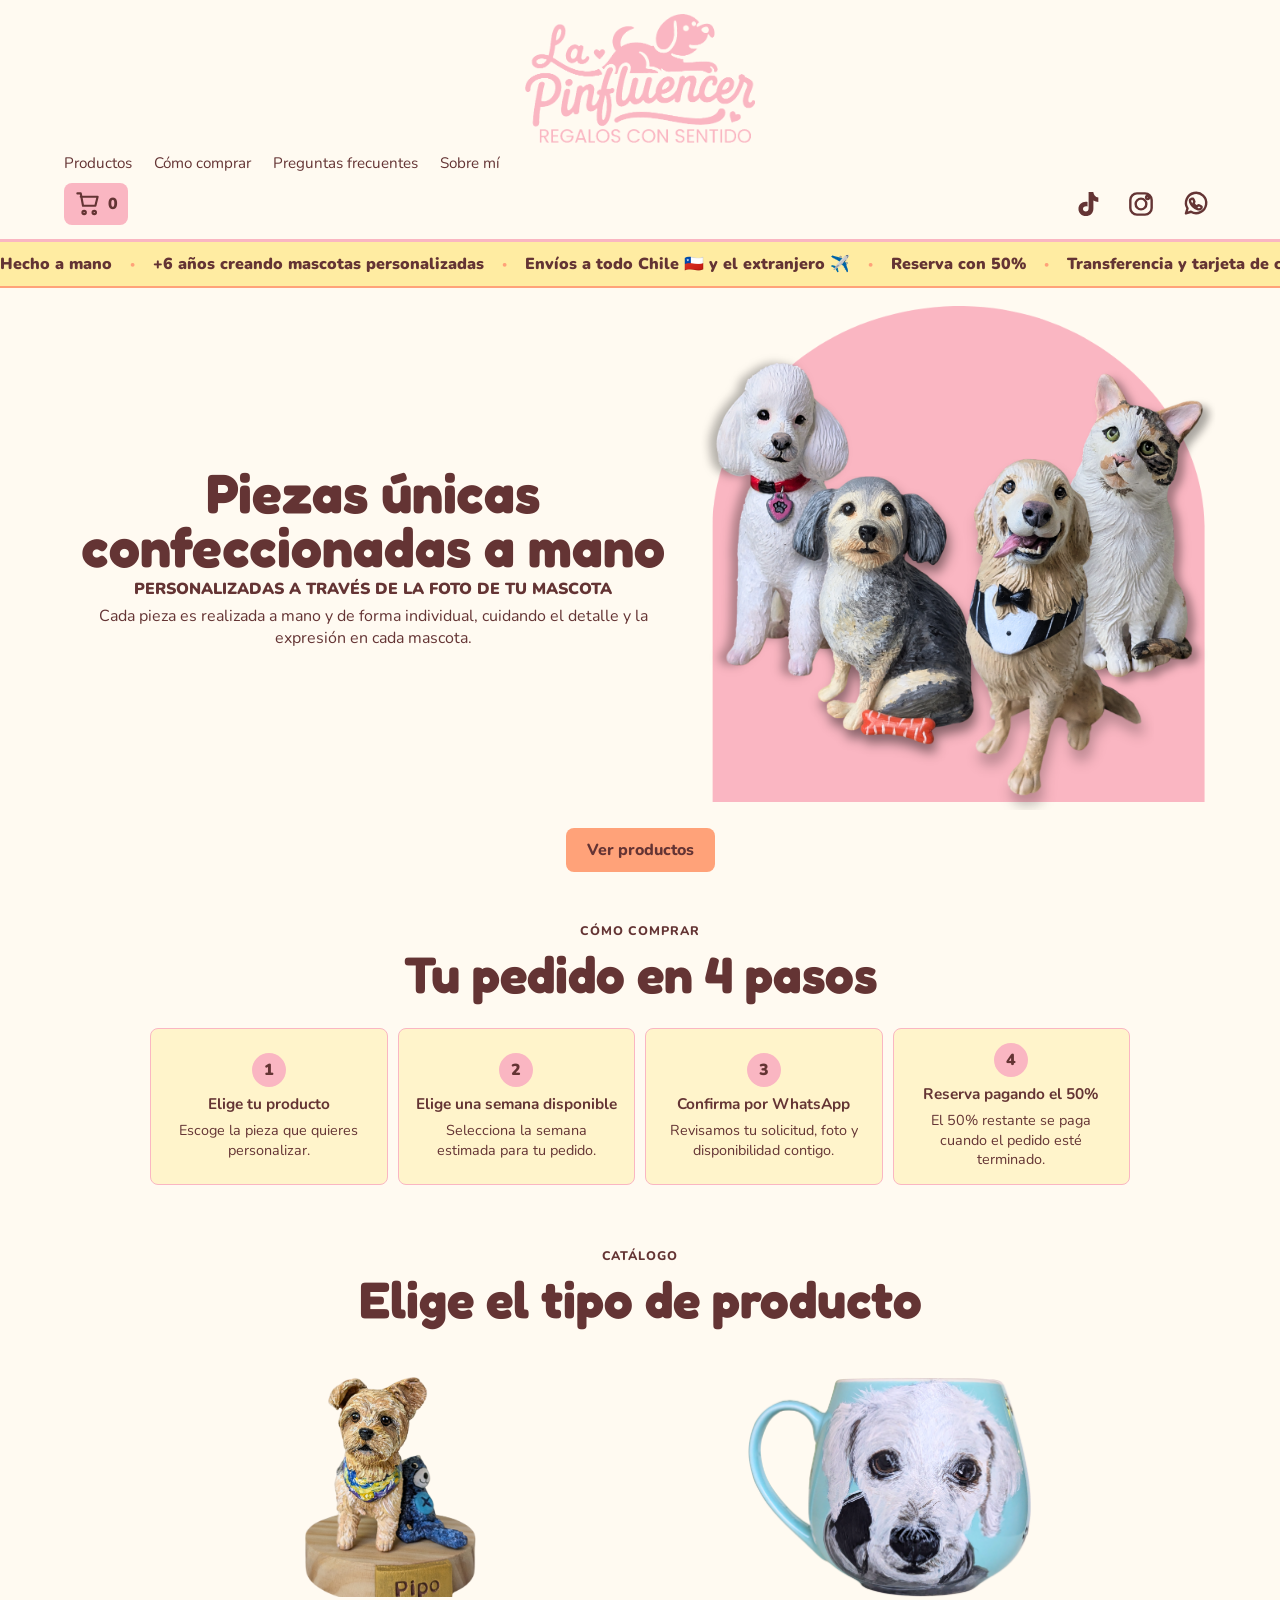
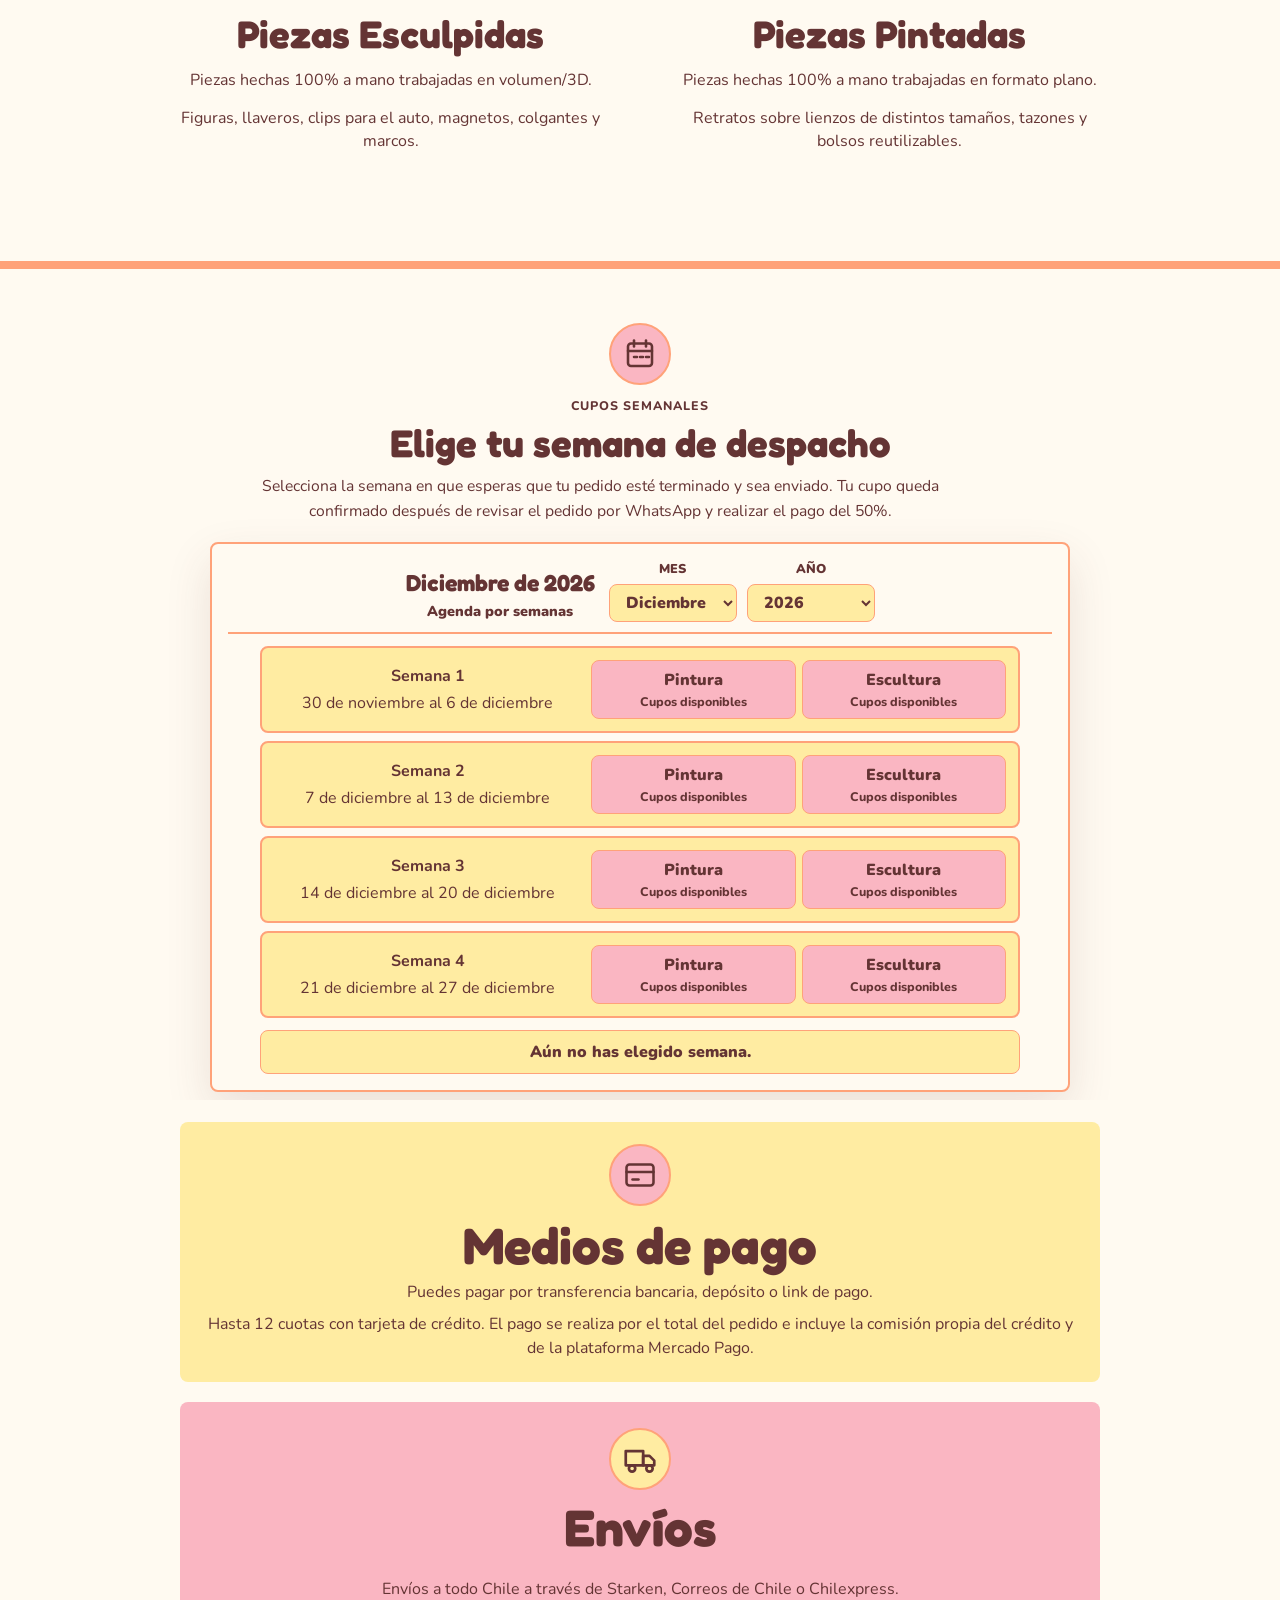
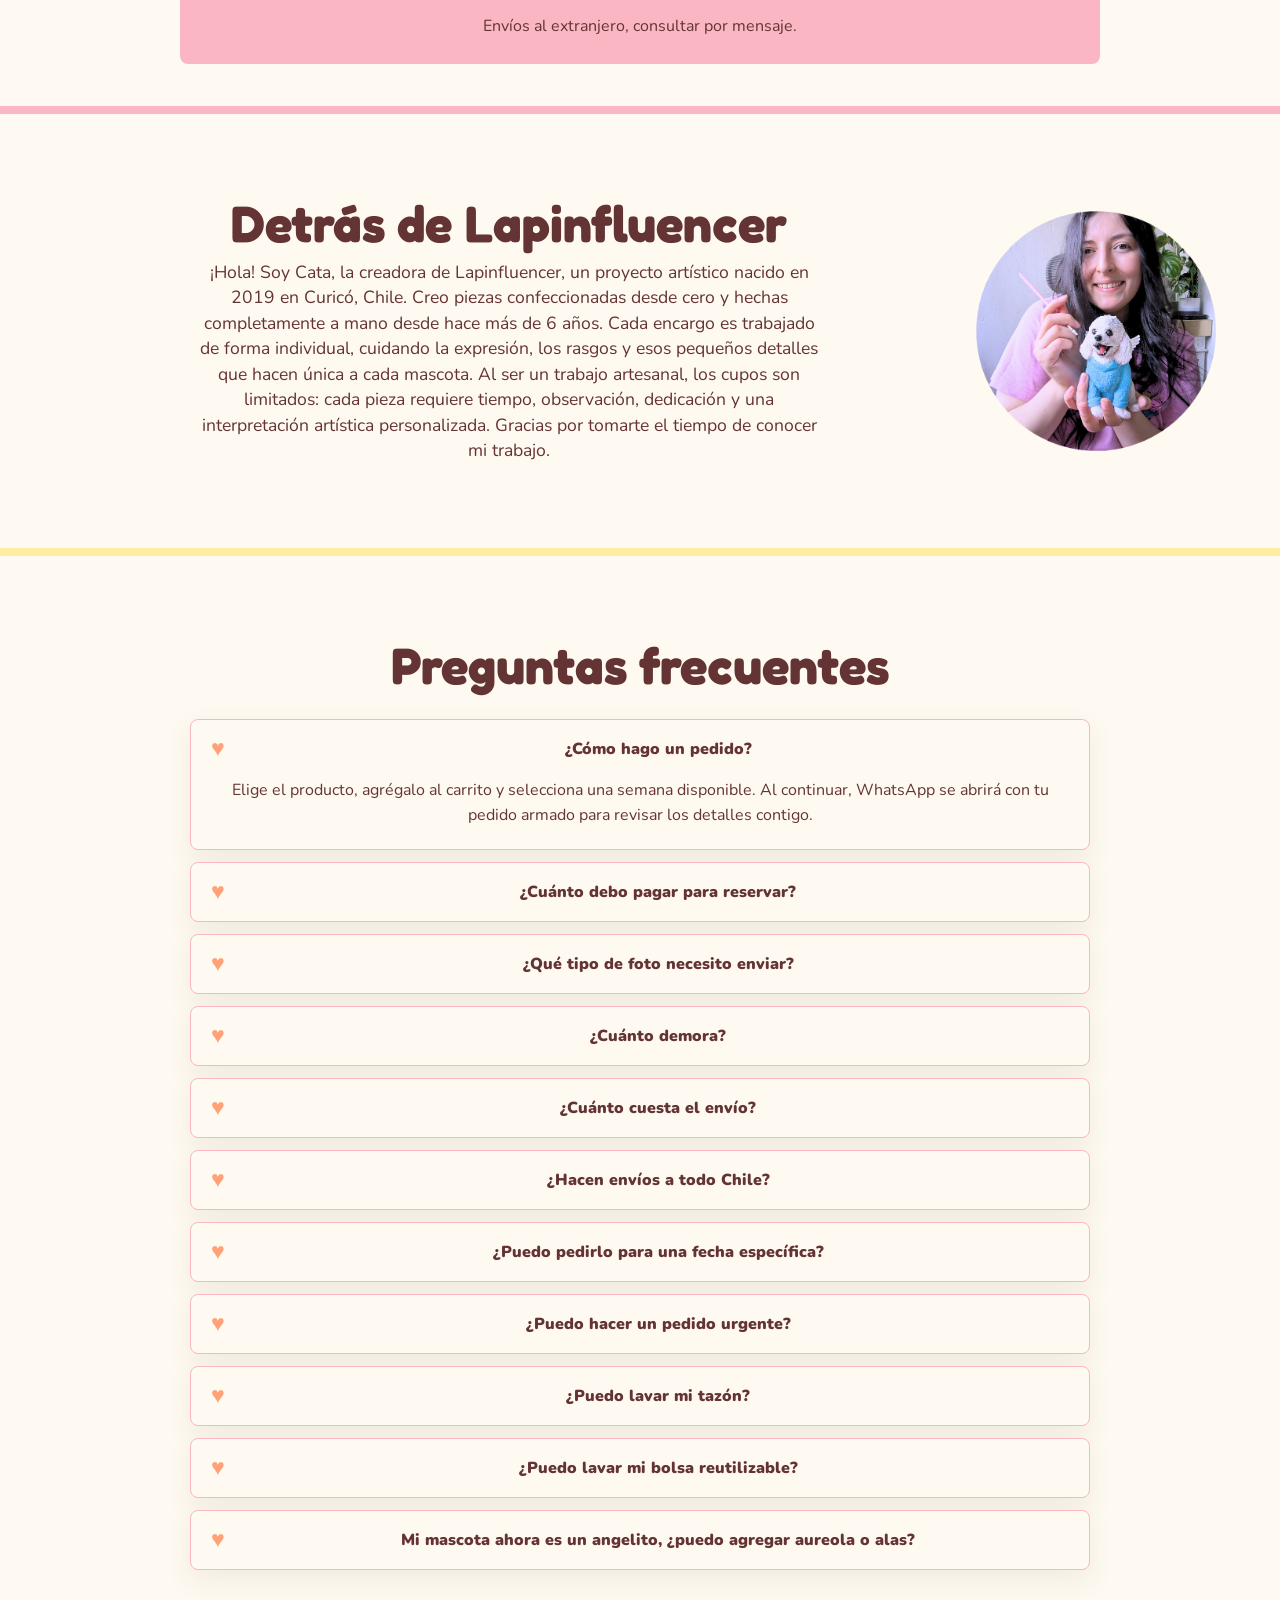
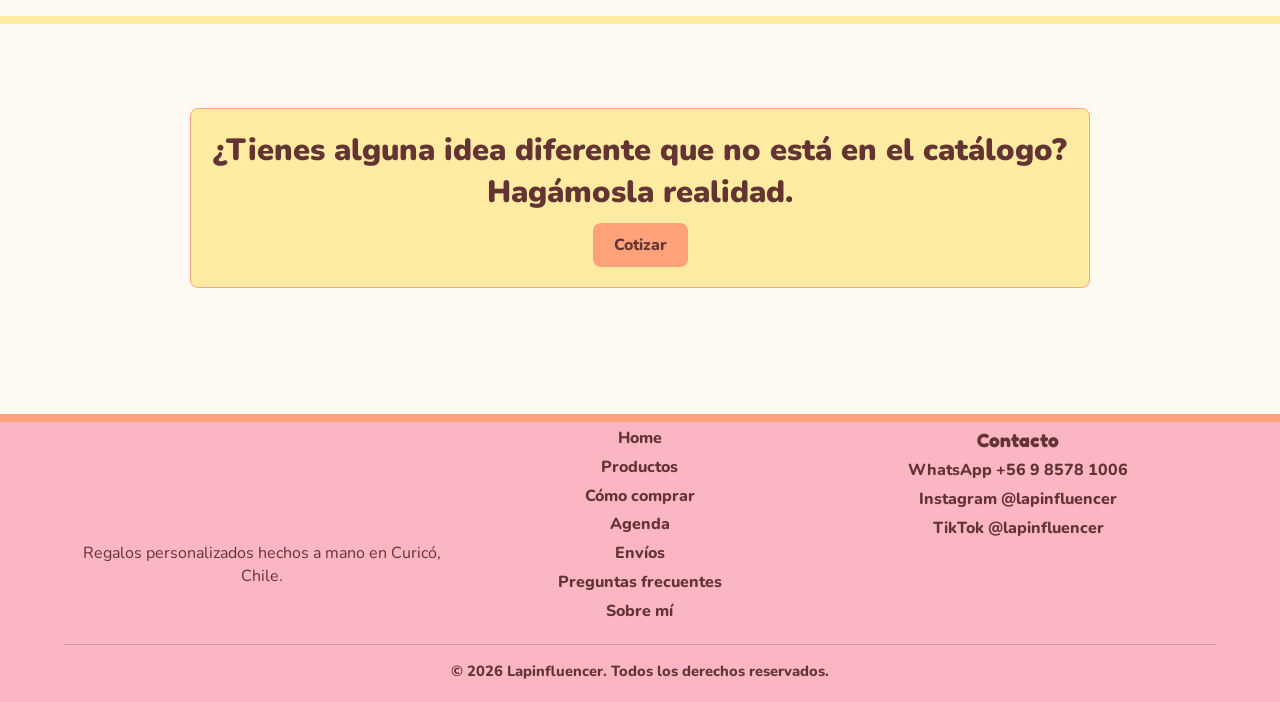
==== commit c30011aa: "Add files via upload" ====
--- a/index.html
+++ b/index.html
@@ -13,7 +13,7 @@
     <link rel="preconnect" href="https://fonts.googleapis.com" />
     <link rel="preconnect" href="https://fonts.gstatic.com" crossorigin />
     <link href="https://fonts.googleapis.com/css2?family=Fredoka:wght@600;700&family=Nunito:wght@400;700;900&display=swap" rel="stylesheet" />
-    <link rel="stylesheet" href="styles.css?v=cartqty2" />
+    <link rel="stylesheet" href="styles.css?v=claridad1" />
   </head>
   <body>
     <header class="site-header">
@@ -21,12 +21,10 @@
         <img class="brand-logo" src="assets/logo-lapinfluencer.png" alt="Lapinfluencer, regalos con sentido" />
       </a>
       <nav class="top-nav" aria-label="Navegación principal">
-        <a href="#inicio">Home</a>
         <a href="#productos">Productos</a>
-        <a href="#agenda">Agenda</a>
-        <a href="#envios">Envíos</a>
+        <a href="#como-comprar">Cómo comprar</a>
         <a href="#preguntas">Preguntas frecuentes</a>
-        <a href="#acerca">Acerca</a>
+        <a href="#acerca">Sobre mí</a>
       </nav>
       <div class="header-actions">
         <button class="cart-button" type="button" id="cart-open-button" aria-label="Abrir carrito">
@@ -59,6 +57,33 @@
         </div>
       </div>
     </header>
+    <div class="trust-ticker" aria-label="Información importante de compra">
+      <div class="trust-ticker-track">
+        <span>Hecho a mano</span>
+        <span class="ticker-dot" aria-hidden="true">·</span>
+        <span>+6 años creando mascotas personalizadas</span>
+        <span class="ticker-dot" aria-hidden="true">·</span>
+        <span>Envíos a todo Chile &#127464;&#127473; y el extranjero &#9992;&#65039;</span>
+        <span class="ticker-dot" aria-hidden="true">·</span>
+        <span>Reserva con 50%</span>
+        <span class="ticker-dot" aria-hidden="true">·</span>
+        <span>Transferencia y tarjeta de crédito</span>
+        <span class="ticker-dot" aria-hidden="true">·</span>
+        <span>Atención directa por WhatsApp</span>
+        <span class="ticker-dot" aria-hidden="true">·</span>
+        <span>Hecho a mano</span>
+        <span class="ticker-dot" aria-hidden="true">·</span>
+        <span>+6 años creando mascotas personalizadas</span>
+        <span class="ticker-dot" aria-hidden="true">·</span>
+        <span>Envíos a todo Chile &#127464;&#127473; y el extranjero &#9992;&#65039;</span>
+        <span class="ticker-dot" aria-hidden="true">·</span>
+        <span>Reserva con 50%</span>
+        <span class="ticker-dot" aria-hidden="true">·</span>
+        <span>Transferencia y tarjeta de crédito</span>
+        <span class="ticker-dot" aria-hidden="true">·</span>
+        <span>Atención directa por WhatsApp</span>
+      </div>
+    </div>
 
     <main>
       <section class="hero" id="inicio">
@@ -69,23 +94,41 @@
             Cada pieza es realizada a mano y de forma individual, cuidando el
             detalle y la expresión en cada mascota.
           </p>
-          <p class="monthly-spots">Cupos mensuales limitados</p>
         </div>
         <figure class="hero-photo">
           <img src="assets/inicio-productos-sin-fondo.png" alt="Piezas personalizadas de mascotas hechas a mano" />
         </figure>
-      </section>
-
-      <section class="process-guide" aria-labelledby="process-title">
+        <div class="hero-actions">
+          <a class="button primary" href="#productos">Ver productos</a>
+        </div>
+      </section>
+
+      <section class="process-guide" id="como-comprar" aria-labelledby="process-title">
         <div class="section-heading">
           <p class="eyebrow">Cómo comprar</p>
           <h2 id="process-title">Tu pedido en 4 pasos</h2>
         </div>
-        <div class="process-steps" aria-label="Proceso de compra">
-          <div class="process-step"><span class="process-number">1</span><strong class="process-text">Elige producto</strong></div>
-          <div class="process-step"><span class="process-number">2</span><strong class="process-text">Agrega al carrito</strong></div>
-          <div class="process-step"><span class="process-number">3</span><strong class="process-text">Elige semana</strong></div>
-          <div class="process-step"><span class="process-number">4</span><strong class="process-text">Presiona “Agendar pedido” en el carrito</strong></div>
+        <div class="process-steps detailed" aria-label="Proceso de compra">
+          <div class="process-step">
+            <span class="process-number">1</span>
+            <strong class="process-text">Elige tu producto</strong>
+            <small>Escoge la pieza que quieres personalizar.</small>
+          </div>
+          <div class="process-step">
+            <span class="process-number">2</span>
+            <strong class="process-text">Elige una semana disponible</strong>
+            <small>Selecciona la semana estimada para tu pedido.</small>
+          </div>
+          <div class="process-step">
+            <span class="process-number">3</span>
+            <strong class="process-text">Confirma por WhatsApp</strong>
+            <small>Revisamos tu solicitud, foto y disponibilidad contigo.</small>
+          </div>
+          <div class="process-step">
+            <span class="process-number">4</span>
+            <strong class="process-text">Reserva pagando el 50%</strong>
+            <small>El 50% restante se paga cuando el pedido esté terminado.</small>
+          </div>
         </div>
       </section>
 
@@ -137,10 +180,11 @@
             </svg>
           </span>
           <p class="eyebrow">Cupos semanales</p>
-          <h2 id="agenda-title">Agenda disponible</h2>
+          <h2 id="agenda-title">Elige tu semana de despacho</h2>
           <p>
-            Elige una semana referencial para tu pedido. La fecha se confirma
-            por WhatsApp segun disponibilidad y tipo de pieza.
+            Selecciona la semana en que esperas que tu pedido esté terminado
+            y sea enviado. Tu cupo queda confirmado después de revisar el
+            pedido por WhatsApp y realizar el pago del 50%.
           </p>
         </div>
 
@@ -230,75 +274,100 @@
         </figure>
       </section>
 
+      <section class="faq" id="preguntas" aria-labelledby="faq-title">
+        <div class="section-heading">
+          <h2 id="faq-title">Preguntas frecuentes</h2>
+        </div>
+
+        <div class="faq-list">
+          <details open>
+            <summary>¿Cómo hago un pedido?</summary>
+            <p>
+              Elige el producto, agrégalo al carrito y selecciona una semana
+              disponible. Al continuar, WhatsApp se abrirá con tu pedido armado
+              para revisar los detalles contigo.
+            </p>
+          </details>
+          <details>
+            <summary>¿Cuánto debo pagar para reservar?</summary>
+            <p>
+              Para reservar se paga el 50% del total del pedido. El 50%
+              restante se paga cuando tu pedido esté terminado.
+            </p>
+          </details>
+          <details>
+            <summary>¿Qué tipo de foto necesito enviar?</summary>
+            <p>
+              Necesitas al menos una foto de tu mascota. No tiene que ser
+              perfecta: si tienes dudas, puedes enviarla por WhatsApp y te
+              confirmo si sirve para la pieza que quieres.
+            </p>
+          </details>
+          <details>
+            <summary>¿Cuánto demora?</summary>
+            <p>
+              Cada pieza se trabaja a mano y con cupos semanales limitados.
+              En la agenda puedes elegir una semana estimada de despacho; la
+              fecha final se confirma por WhatsApp.
+            </p>
+          </details>
+          <details>
+            <summary>¿Cuánto cuesta el envío?</summary>
+            <p>
+              No, el envío se paga a la empresa correspondiente que realiza el
+              servicio: Starken, Chile Express o Correos de Chile.
+            </p>
+          </details>
+          <details>
+            <summary>¿Hacen envíos a todo Chile?</summary>
+            <p>
+              Sí. Hacemos envíos a todo Chile a través de Starken, Correos de
+              Chile o Chilexpress.
+            </p>
+          </details>
+          <details>
+            <summary>¿Puedo pedirlo para una fecha específica?</summary>
+            <p>
+              Puedes indicar la semana que prefieres. La disponibilidad y la
+              fecha se revisan y confirman por WhatsApp antes de reservar.
+            </p>
+          </details>
+          <details>
+            <summary>¿Puedo hacer un pedido urgente?</summary>
+            <p>
+              Sí, envía un mensaje comentándolo y reviso disponibilidad de
+              sobrecupo. El sobrecupo tiene un valor adicional según el
+              producto.
+            </p>
+          </details>
+          <details>
+            <summary>¿Puedo lavar mi tazón?</summary>
+            <p>
+              Sí. Para cuidarlos mejor, lava a mano con esponja suave, evita
+              remojar por mucho tiempo y no uses lavavajillas ni microondas.
+            </p>
+          </details>
+          <details>
+            <summary>¿Puedo lavar mi bolsa reutilizable?</summary>
+            <p>
+              Sí. Lava a mano con agua fría, evita restregar directamente la
+              pintura, no uses cloro y deja secar a la sombra.
+            </p>
+          </details>
+          <details>
+            <summary>Mi mascota ahora es un angelito, ¿puedo agregar aureola o alas?</summary>
+            <p>
+              Sí. En las piezas que lo permiten, puedes agregar aureola o alas
+              sin costo adicional para un homenaje póstumo.
+            </p>
+          </details>
+        </div>
+      </section>
+
       <section class="idea-section" aria-label="Idea diferente">
         <div class="idea-callout">
           <p>¿Tienes alguna idea diferente que no está en el catálogo? Hagámosla realidad.</p>
           <a class="button primary idea-button" href="https://wa.me/56985781006?text=%C2%A1Hola%20Cata%F0%9F%91%A9%F0%9F%8F%BB%E2%80%8D%F0%9F%8E%A8!%20Tengo%20una%20idea%20distinta%20para%20un%20pedido%20que%20no%20logr%C3%A9%20encontrar%20en%20la%20web.%0ATe%20comento...%F0%9F%92%A1" target="_blank" rel="noopener">Cotizar</a>
-        </div>
-      </section>
-
-      <section class="faq" id="preguntas" aria-labelledby="faq-title">
-        <div class="section-heading">
-          <h2 id="faq-title">Preguntas frecuentes</h2>
-        </div>
-
-        <div class="faq-list">
-          <details open>
-            <summary>¿Que necesito para agendar?</summary>
-            <p>
-              Necesitas al menos una foto de tu mascota. No tiene que ser
-              perfecta: si tienes dudas, puedes agendar, enviarla por WhatsApp
-              y te confirmo si sirve para la pieza. Para reservar el cupo se
-              paga el 50% del total del carrito; el resto se paga cuando tu
-              pedido esté listo.
-            </p>
-          </details>
-          <details>
-            <summary>¿Como funciona la agenda?</summary>
-            <p>
-              Se trabaja con cupos semanales limitados. Puedes revisar el
-              calendario disponible, elegir una semana referencial y agregarla
-              a tu pedido. El pedido se envia dentro de la semana agendada.
-              La fecha se confirma por WhatsApp segun disponibilidad y tipo de
-              pieza.
-            </p>
-          </details>
-          <details>
-            <summary>¿El envío está incluido en el valor?</summary>
-            <p>
-              No, el envío se paga a la empresa correspondiente que realiza el
-              servicio: Starken, Chile Express o Correos de Chile.
-            </p>
-          </details>
-          <details>
-            <summary>¿Puedo hacer un pedido urgente?</summary>
-            <p>
-              Si, envia un mensaje comentandolo y reviso disponibilidad de
-              sobrecupo. El sobrecupo tiene un valor adicional segun el
-              producto.
-            </p>
-          </details>
-          <details>
-            <summary>¿Puedo lavar mi tazon?</summary>
-            <p>
-              Sí. Para cuidarlos mejor, lava a mano con esponja suave, evita
-              remojar por mucho tiempo y no uses lavavajillas ni microondas.
-            </p>
-          </details>
-          <details>
-            <summary>¿Puedo lavar mi bolsa reutilizable?</summary>
-            <p>
-              Sí. Lava a mano con agua fría, evita restregar directamente la
-              pintura, no uses cloro y deja secar a la sombra.
-            </p>
-          </details>
-          <details>
-            <summary>Mi mascota ahora es un angelito, ¿puedo agregar aureola o alas?</summary>
-            <p>
-              Sí. En las piezas que lo permiten, puedes agregar aureola o alas
-              sin costo adicional para un homenaje póstumo.
-            </p>
-          </details>
         </div>
       </section>
     </main>
@@ -308,13 +377,14 @@
         <img src="assets/logo-lapinfluencer.png" alt="Lapinfluencer, regalos con sentido" />
         <p>Regalos personalizados hechos a mano en Curicó, Chile.</p>
       </div>
-      <nav class="footer-links" aria-label="Enlaces del pie de pagina">
+      <nav class="footer-links" aria-label="Enlaces del pie de página">
         <a href="#inicio">Home</a>
         <a href="#productos">Productos</a>
+        <a href="#como-comprar">Cómo comprar</a>
         <a href="#agenda">Agenda</a>
         <a href="#envios">Envíos</a>
         <a href="#preguntas">Preguntas frecuentes</a>
-        <a href="#acerca">Acerca</a>
+        <a href="#acerca">Sobre mí</a>
       </nav>
       <div class="footer-contact">
         <strong>Contacto</strong>
@@ -335,7 +405,7 @@
         <div class="cart-agenda" id="cart-agenda" hidden></div>
         <p class="cart-empty" id="cart-empty">Tu carrito está vacío.</p>
         <div class="cart-summary">
-          <p class="cart-total" id="cart-total">Total referencial: 0 CLP</p>
+          <p class="cart-total" id="cart-total">Descuento aplicado: 0 CLP</p>
           <p class="cart-final" id="cart-final">Total del pedido: 0 CLP</p>
           <p class="cart-deposit" id="cart-deposit" hidden></p>
           <label class="coupon-field">
@@ -348,13 +418,13 @@
           </label>
           <p class="cart-warning" id="cart-warning" hidden></p>
         </div>
-        <p class="cart-note">Al agendar pedido serás redirigido a WhatsApp para coordinar los detalles.</p>
+        <p class="cart-note">No realizarás ningún pago todavía. Primero confirmaremos los detalles de tu pedido por WhatsApp.</p>
         <button class="button secondary cart-continue" id="cart-continue-button" type="button">Seguir comprando</button>
-        <a class="button primary cart-whatsapp" id="cart-whatsapp" href="https://wa.me/56985781006" target="_blank" rel="noopener">Agendar Pedido</a>
+        <a class="button primary cart-whatsapp" id="cart-whatsapp" href="https://wa.me/56985781006" target="_blank" rel="noopener">Continuar y agendar por WhatsApp</a>
       </div>
     </aside>
 
-    <script src="script.js?v=cartqty2"></script>
+    <script src="script.js?v=claridad1"></script>
   </body>
 </html>
 
--- a/styles.css
+++ b/styles.css
@@ -571,6 +571,43 @@
   border-color: #ffa279;
 }
 
+.trust-ticker {
+  width: 100%;
+  overflow: hidden;
+  color: #643434;
+  background: #ffeca2;
+  border-bottom: 2px solid #ffa279;
+}
+
+.trust-ticker-track {
+  display: flex;
+  width: max-content;
+  gap: 18px;
+  align-items: center;
+  padding: 9px 0;
+  animation: trustTicker 26s linear infinite;
+  white-space: nowrap;
+}
+
+.trust-ticker span {
+  font-weight: 900;
+}
+
+.trust-ticker .ticker-dot {
+  color: #ffa279;
+  font-size: 1.2rem;
+}
+
+@keyframes trustTicker {
+  from {
+    transform: translateX(0);
+  }
+
+  to {
+    transform: translateX(-50%);
+  }
+}
+
 .agenda-modal-controls {
   justify-content: center;
 }
@@ -601,6 +638,13 @@
   color: #643434;
   font-weight: 900;
   text-transform: uppercase;
+}
+
+.hero-subtitle mark {
+  color: #643434;
+  background: #ffeca2;
+  border-radius: 8px;
+  padding: 0 0.22em;
 }
 
 .monthly-spots {
@@ -675,6 +719,14 @@
   letter-spacing: 0;
 }
 
+.hero-handmade {
+  display: block;
+  margin-top: 8px;
+  font-size: clamp(1.35rem, 3vw, 2.35rem);
+  font-weight: 600;
+  text-transform: none;
+}
+
 h2 {
   margin-bottom: 12px;
   font-size: clamp(2rem, 4vw, 3.8rem);
@@ -735,10 +787,11 @@
 }
 
 .hero-actions {
+  grid-column: 1 / -1;
   flex-wrap: wrap;
   justify-content: center;
   gap: 12px;
-  margin-top: 28px;
+  margin-top: 0;
 }
 
 .button,
@@ -824,6 +877,7 @@
 
 .catalog-shell,
 .process-guide,
+.trust-section,
 .about,
 .faq,
 .agenda,
@@ -878,6 +932,45 @@
   font-size: 0.96rem;
   line-height: 1.2;
   overflow-wrap: anywhere;
+}
+
+.process-step small {
+  display: block;
+  max-width: 190px;
+  color: #643434;
+  font-size: 0.9rem;
+  line-height: 1.35;
+}
+
+.trust-section {
+  padding-top: 28px;
+  padding-bottom: 28px;
+  background: #fffaf1;
+}
+
+.trust-grid {
+  display: grid;
+  grid-template-columns: repeat(5, minmax(0, 1fr));
+  gap: 10px;
+  max-width: 1040px;
+  margin: 0 auto;
+}
+
+.trust-grid div {
+  display: grid;
+  min-height: 96px;
+  place-items: center;
+  padding: 14px 12px;
+  color: #643434;
+  text-align: center;
+  background: rgba(255, 236, 162, 0.58);
+  border: 1px solid #ffa279;
+  border-radius: 8px;
+}
+
+.trust-grid strong {
+  font-weight: 900;
+  line-height: 1.25;
 }
 
 .idea-section {
@@ -1148,6 +1241,20 @@
   flex: 0 0 auto;
 }
 
+.product-image-link {
+  color: inherit;
+  background: transparent;
+  border: 0;
+  cursor: pointer;
+  font: inherit;
+}
+
+.product-image-link:focus-visible {
+  outline: 2px solid #ffa279;
+  outline-offset: 6px;
+  border-radius: 8px;
+}
+
 .product-card:nth-child(2n) .product-image {
   background: transparent;
 }
@@ -2515,6 +2622,20 @@
     text-align: left;
   }
 
+  .process-step small {
+    grid-column: 2;
+    max-width: none;
+  }
+
+  .trust-grid {
+    grid-template-columns: 1fr;
+    max-width: 420px;
+  }
+
+  .trust-grid div {
+    min-height: 64px;
+  }
+
   .cart-panel {
     grid-template-rows: auto minmax(80px, 1fr) auto auto auto auto;
     padding: 14px;
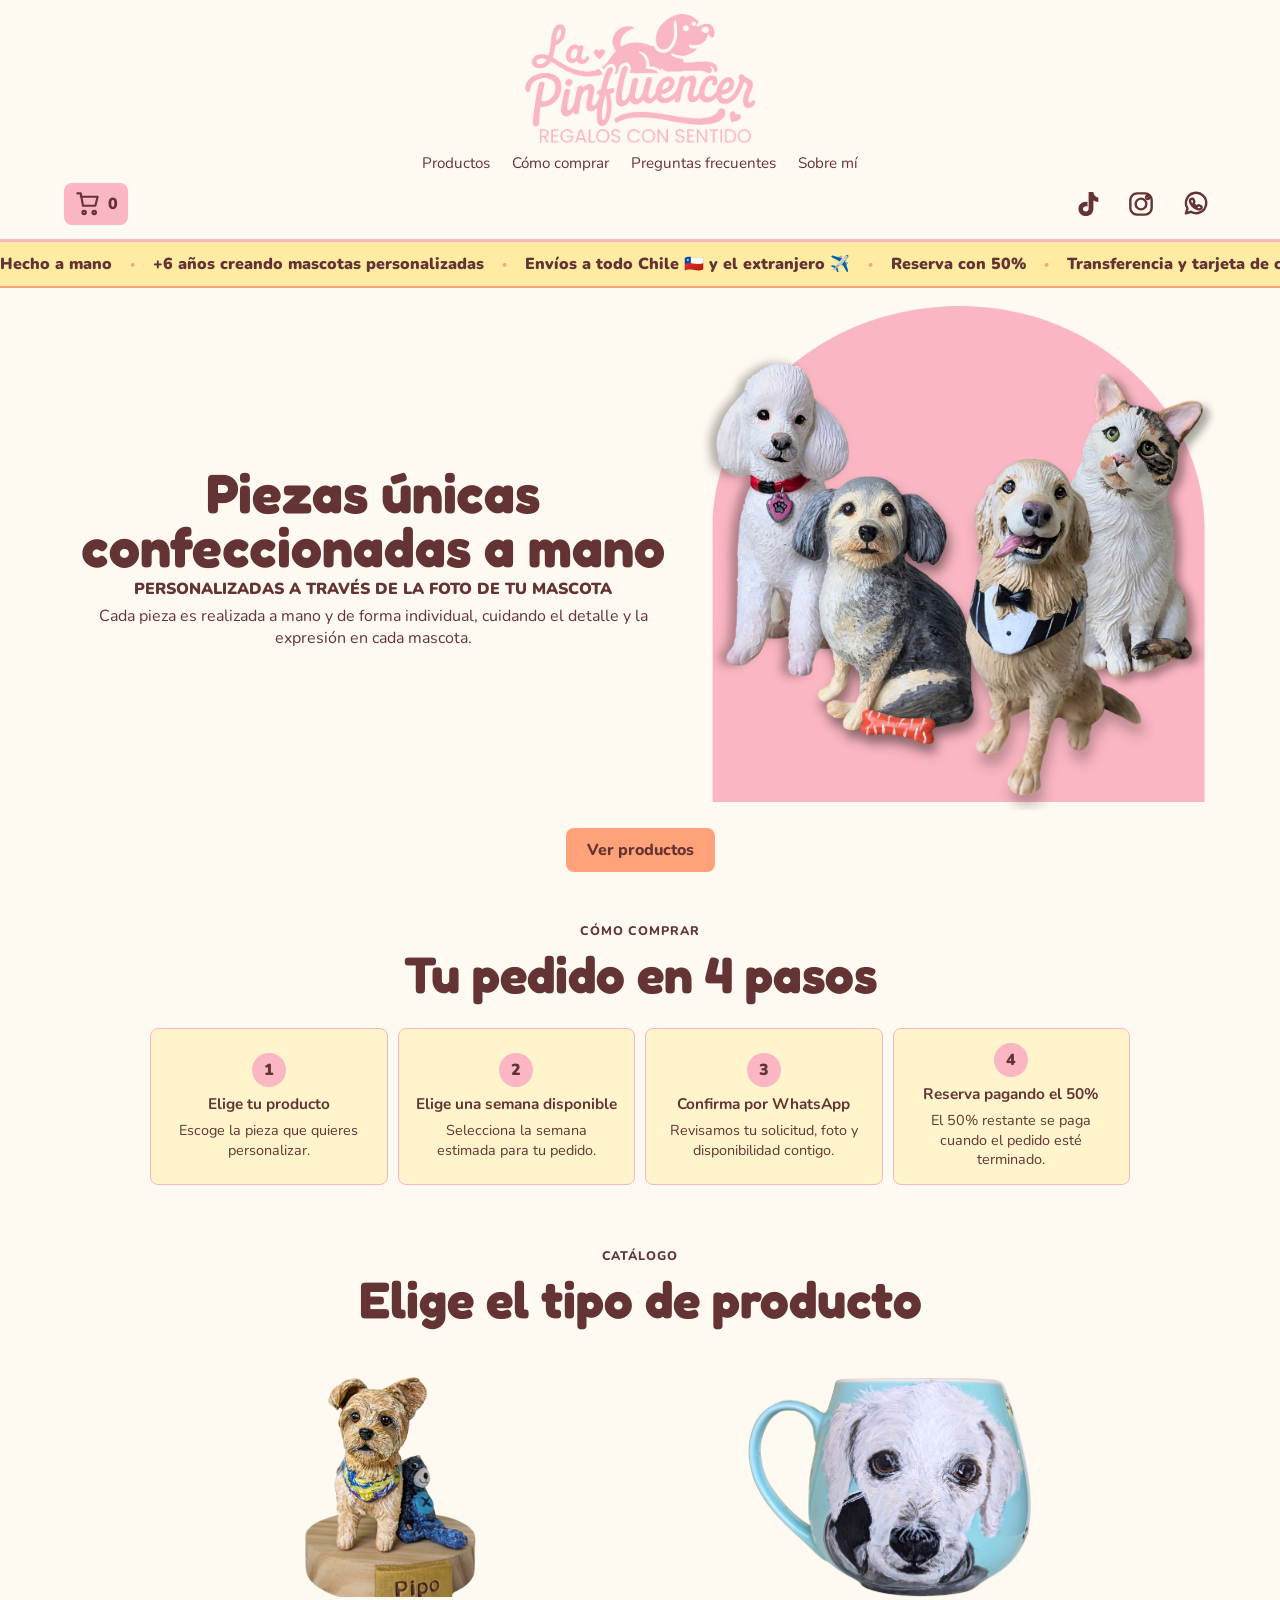
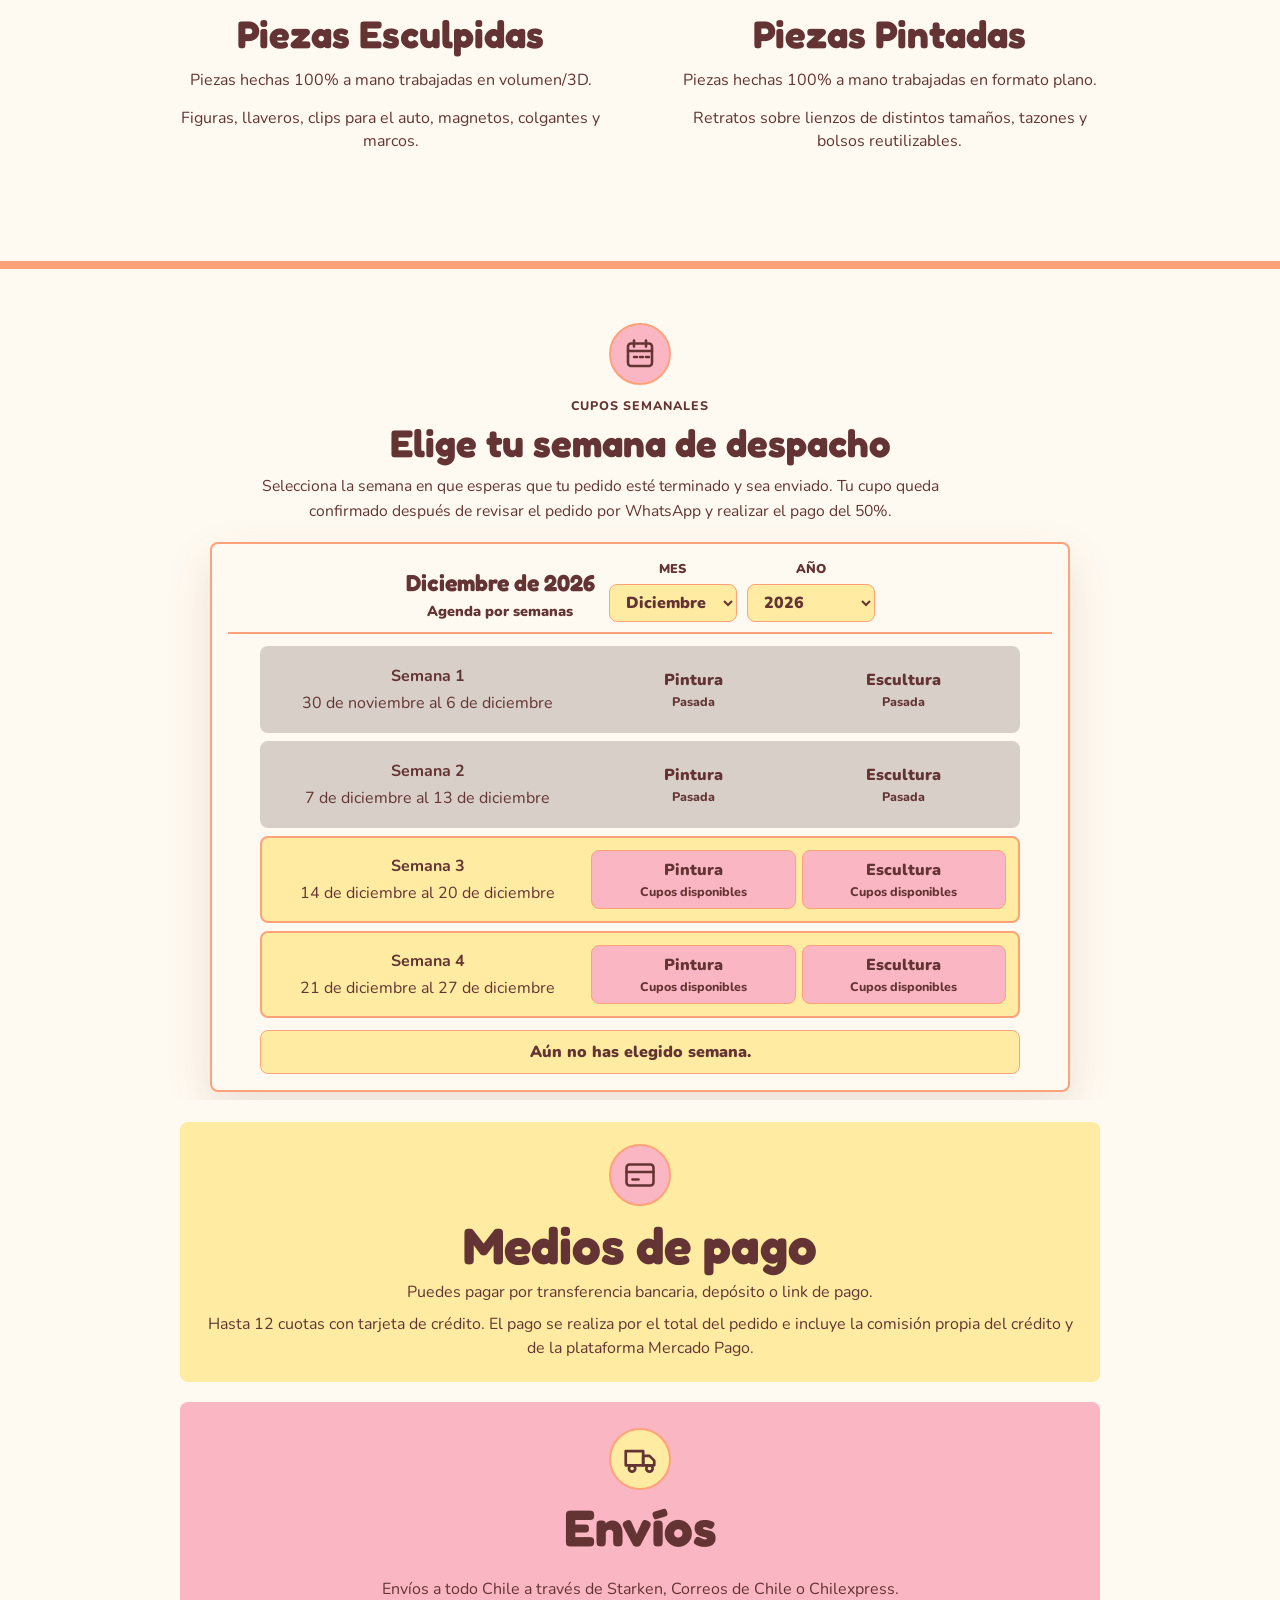
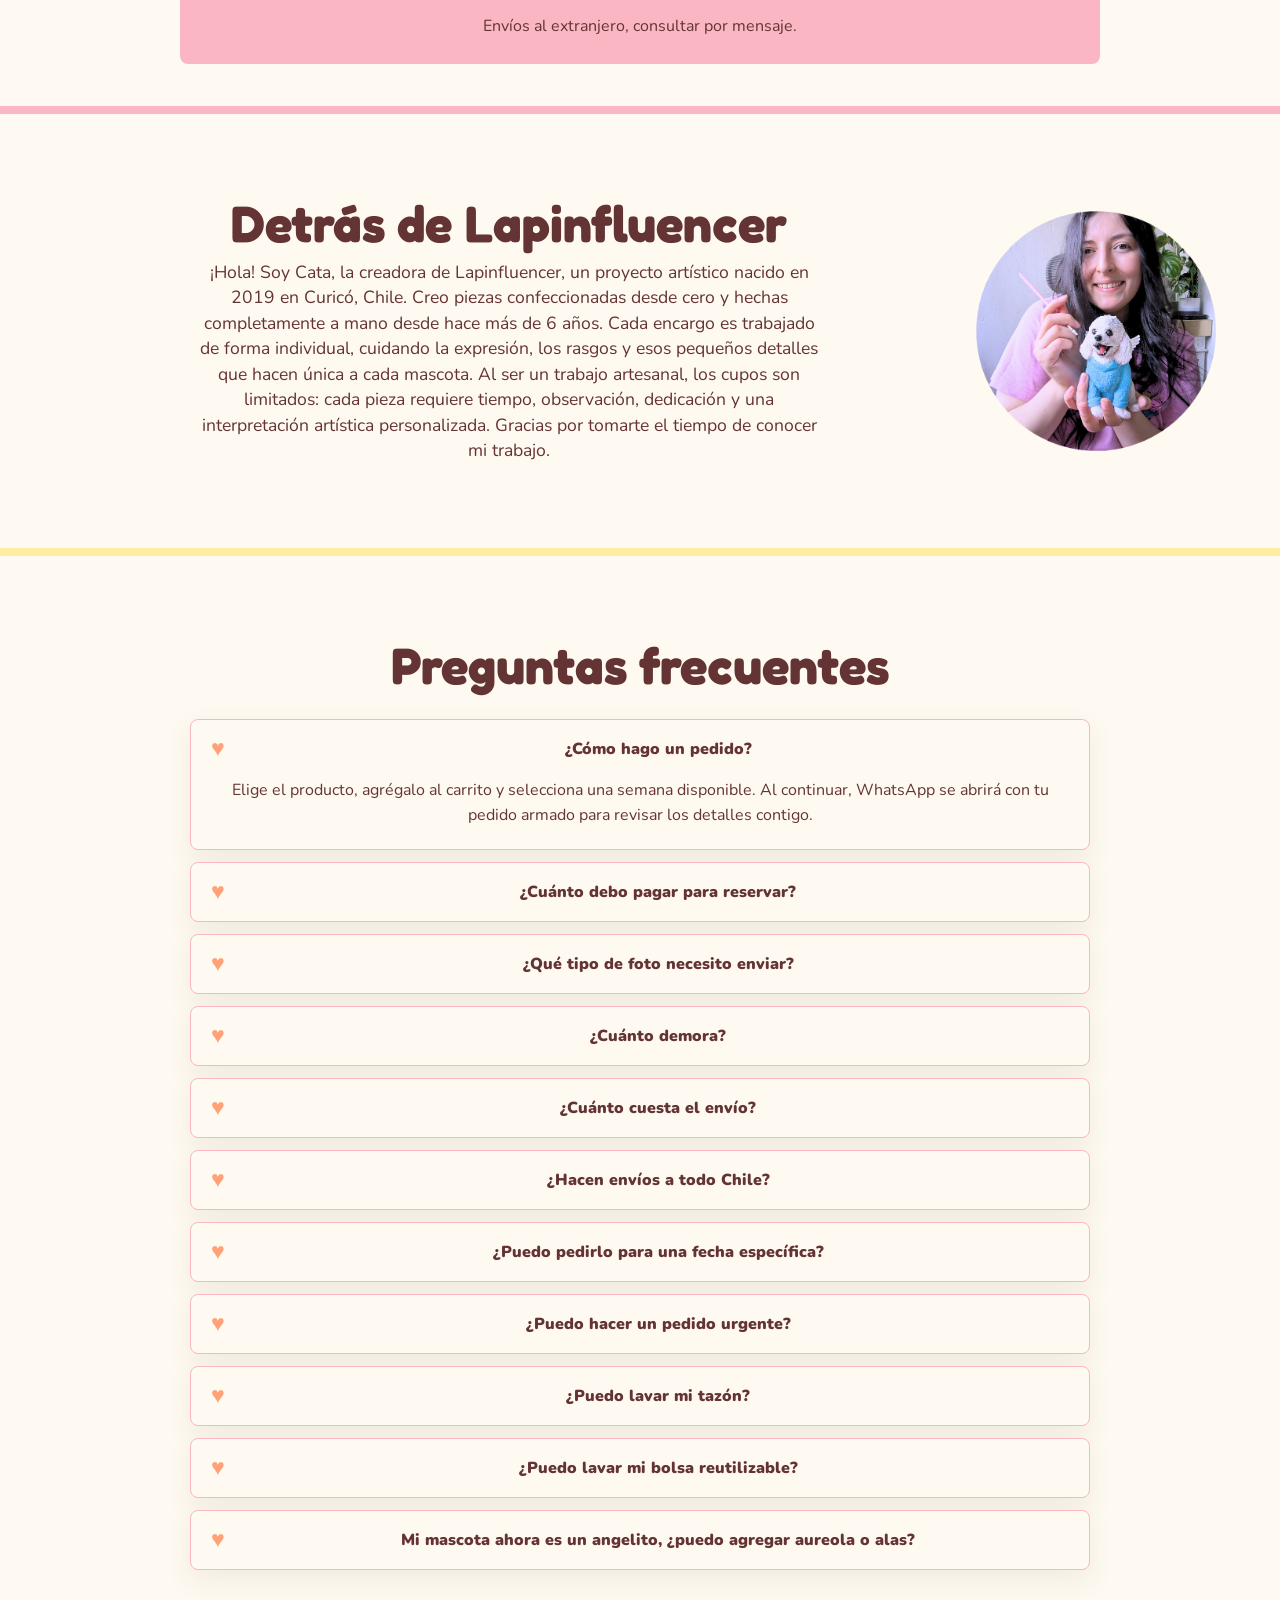
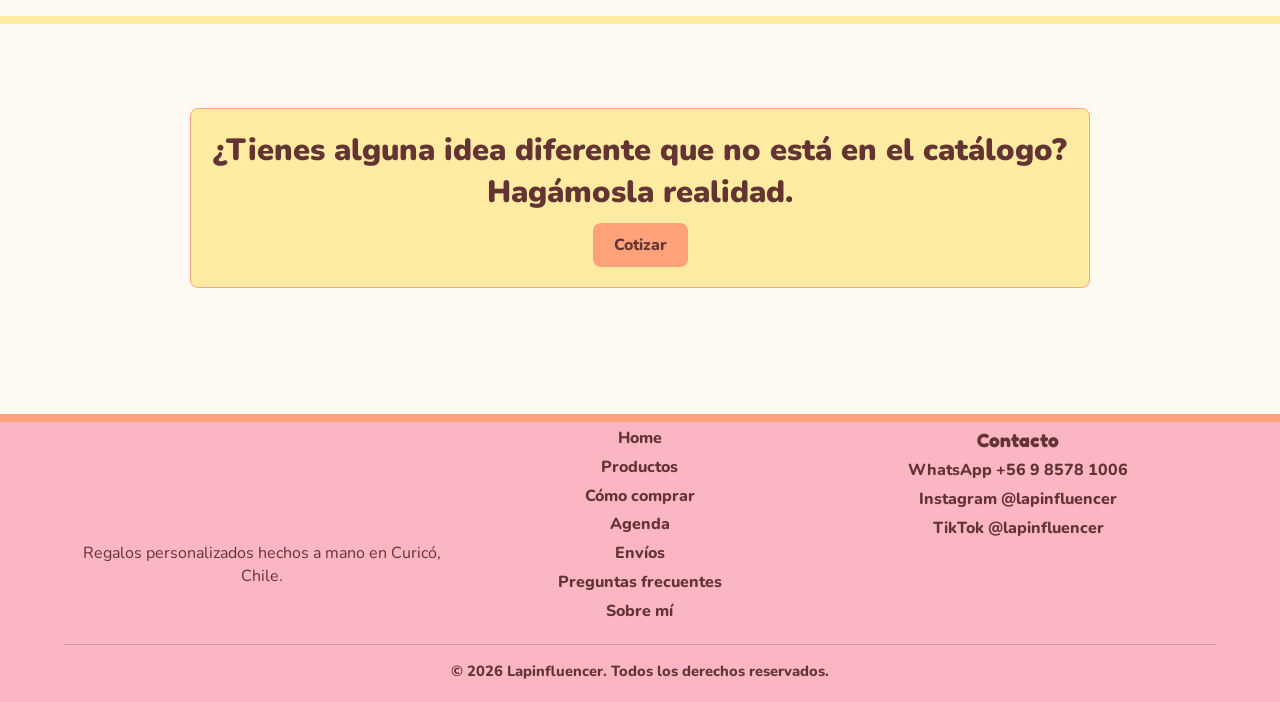
==== commit 494f2f86: "Add files via upload" ====
--- a/index.html
+++ b/index.html
@@ -401,6 +401,7 @@
           <h2>Carrito</h2>
           <button class="icon-button" type="button" id="cart-close-button" aria-label="Cerrar carrito">x</button>
         </div>
+        <p class="cart-added-message" id="cart-added-message" hidden>Producto agregado al carrito</p>
         <div class="cart-items" id="cart-items"></div>
         <div class="cart-agenda" id="cart-agenda" hidden></div>
         <p class="cart-empty" id="cart-empty">Tu carrito está vacío.</p>
@@ -419,12 +420,14 @@
           <p class="cart-warning" id="cart-warning" hidden></p>
         </div>
         <p class="cart-note">No realizarás ningún pago todavía. Primero confirmaremos los detalles de tu pedido por WhatsApp.</p>
-        <button class="button secondary cart-continue" id="cart-continue-button" type="button">Seguir comprando</button>
-        <a class="button primary cart-whatsapp" id="cart-whatsapp" href="https://wa.me/56985781006" target="_blank" rel="noopener">Continuar y agendar por WhatsApp</a>
+        <div class="cart-actions" aria-label="Acciones del carrito">
+          <button class="button secondary cart-continue" id="cart-continue-button" type="button">Seguir comprando</button>
+          <a class="button primary cart-whatsapp" id="cart-whatsapp" href="https://wa.me/56985781006" target="_blank" rel="noopener">Finalizar compra</a>
+        </div>
       </div>
     </aside>
 
-    <script src="script.js?v=claridad1"></script>
+    <script type="module" src="script.js?v=precios1"></script>
   </body>
 </html>
 
--- a/styles.css
+++ b/styles.css
@@ -110,6 +110,7 @@
 .top-nav {
   grid-area: nav;
   width: 100%;
+  justify-content: center;
   gap: 22px;
   color: var(--muted);
   font-size: 0.95rem;
@@ -214,12 +215,14 @@
 }
 
 .cart-panel {
-  display: grid;
-  grid-template-rows: auto minmax(90px, 1fr) auto auto auto auto auto;
+  display: flex;
+  flex-direction: column;
   width: min(420px, 100%);
-  height: 100%;
+  min-height: 100%;
+  max-height: 100vh;
   padding: 22px;
-  overflow: hidden;
+  overflow-x: hidden;
+  overflow-y: auto;
   background: #fffaf1;
   border-left: 6px solid #fab6c2;
   box-shadow: var(--shadow);
@@ -257,9 +260,9 @@
   align-content: start;
   align-items: start;
   gap: 12px;
-  min-height: 0;
+  min-height: auto;
   padding-right: 4px;
-  overflow: auto;
+  overflow: visible;
 }
 
 .cart-item {
@@ -370,8 +373,8 @@
   gap: 10px;
   margin-top: 12px;
   padding: 12px;
-  max-height: 44vh;
-  overflow: auto;
+  max-height: none;
+  overflow: visible;
   text-align: center;
   background: rgba(250, 182, 194, 0.32);
   border: 1px solid #fab6c2;
@@ -2637,7 +2640,6 @@
   }
 
   .cart-panel {
-    grid-template-rows: auto minmax(80px, 1fr) auto auto auto auto;
     padding: 14px;
   }
 
@@ -2681,7 +2683,7 @@
 
   .cart-summary {
     gap: 7px;
-    max-height: 36vh;
+    max-height: none;
   }
 
   .coupon-control {
@@ -2840,7 +2842,6 @@
   }
 
   .cart-panel {
-    grid-template-rows: auto minmax(80px, 1fr) auto auto auto auto;
     padding: 14px;
   }
 
@@ -2884,7 +2885,7 @@
 
   .cart-summary {
     gap: 7px;
-    max-height: 36vh;
+    max-height: none;
   }
 
   .coupon-control {
